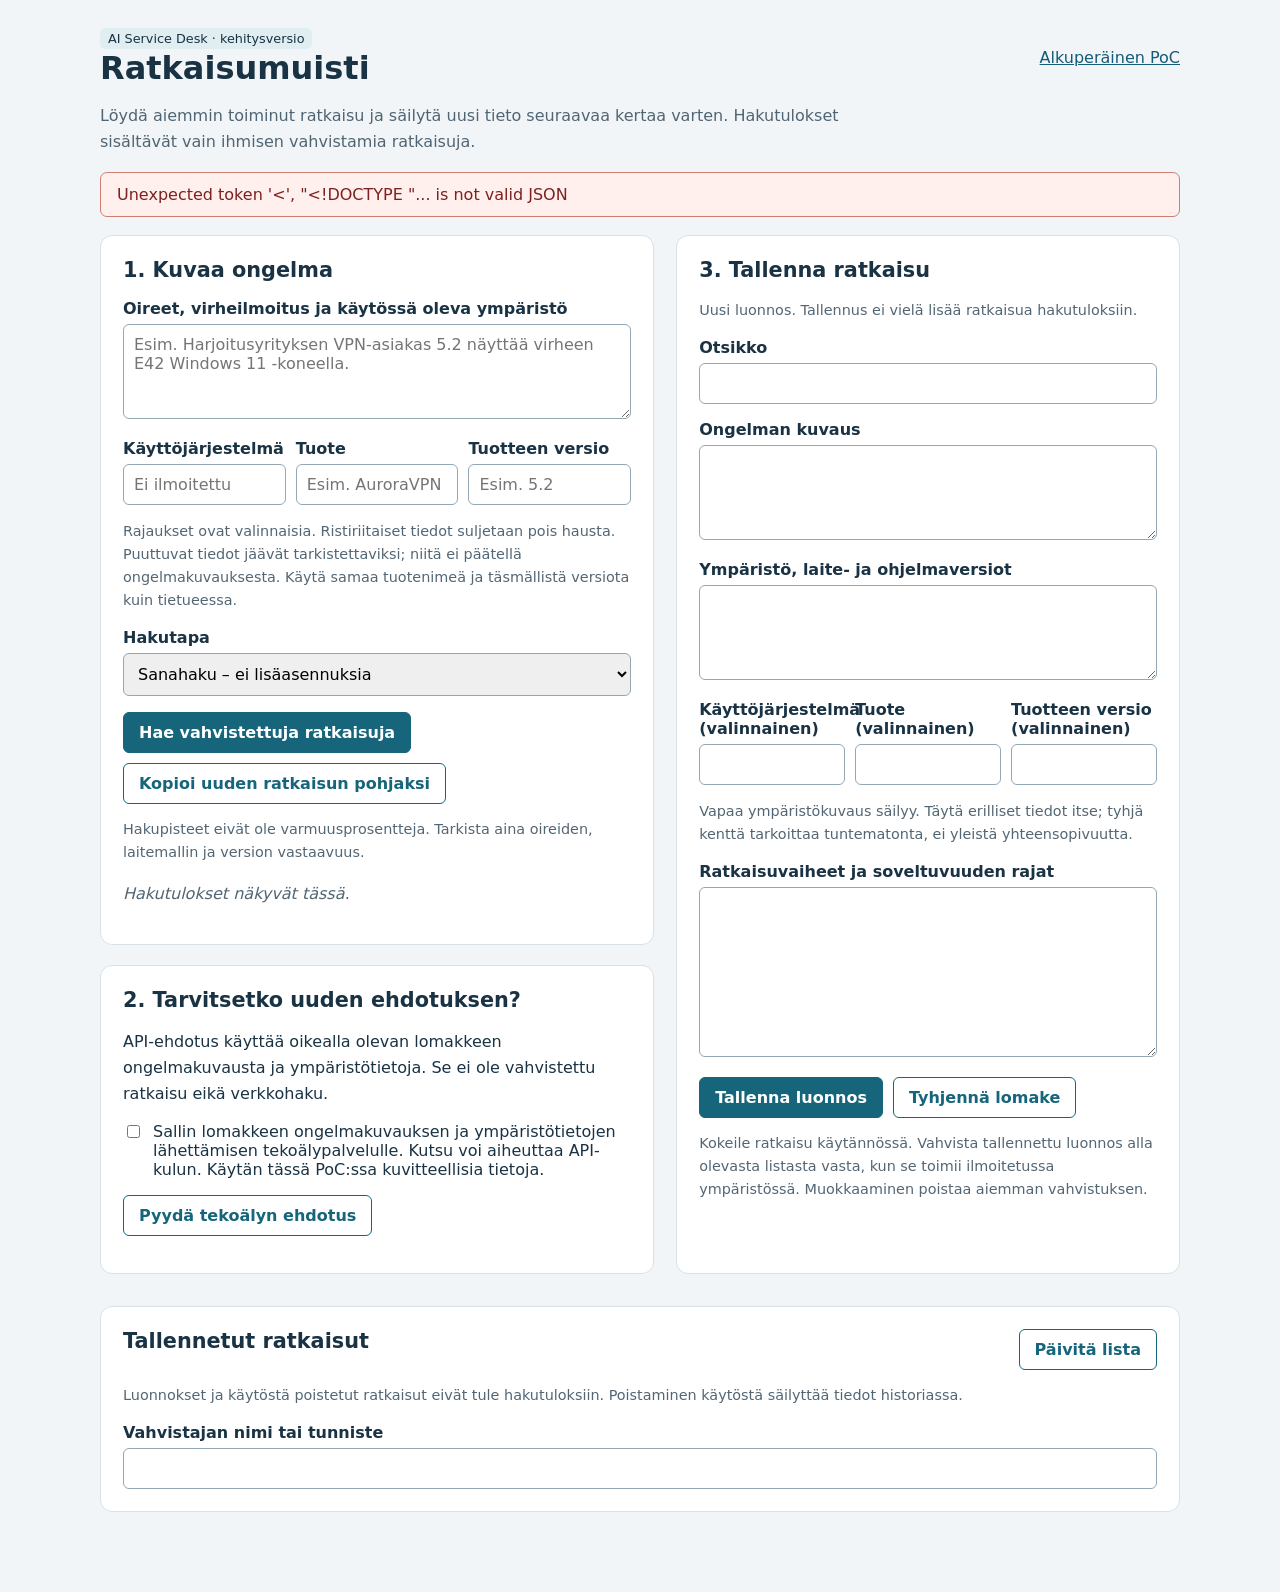
==== memory.html @ d602d08d "Fix solution memory OS aliases and isolate vector ranking Normalize a narrow set of OS spellings for" ====
<!doctype html>
<html lang="fi">
<meta charset="utf-8">
<meta name="viewport" content="width=device-width,initial-scale=1">
<title>Ratkaisumuisti – AI Service Desk</title>
<style>
:root{font-family:system-ui,sans-serif;color:#193344;background:#f2f5f7;font-size:16px}
*{box-sizing:border-box}body{max-width:1120px;margin:auto;padding:28px 20px 60px}
header{display:flex;justify-content:space-between;align-items:center;gap:16px}h1{font-size:2rem;margin:0}
h2{font-size:1.3rem;margin-top:0}h3{margin:0 0 10px}p{line-height:1.6}a{color:#145c78}
.lead{color:#506574;max-width:780px}.grid{display:grid;grid-template-columns:1.1fr 1fr;gap:22px}
section,.card{background:white;border:1px solid #d7e1e7;border-radius:12px;padding:22px;margin-bottom:20px}
.card{padding:16px;background:#f8fafb}.card p{white-space:pre-wrap;overflow-wrap:anywhere;margin:8px 0}
label{display:block;font-weight:600;margin:16px 0 6px}input,textarea,select{font:inherit;width:100%;padding:10px;border:1px solid #93a7b5;border-radius:6px}
textarea{min-height:95px;resize:vertical}#solution{min-height:170px}.row{display:flex;flex-wrap:wrap;gap:10px;align-items:center;margin-top:16px}
button{font:inherit;font-weight:600;border:1px solid #16657b;background:#16657b;color:white;padding:10px 15px;border-radius:6px;cursor:pointer}
button.secondary{background:white;color:#16657b}button.danger{background:white;border-color:#a23636;color:#a23636}
button:disabled{opacity:.5;cursor:wait}input[type=checkbox]{width:auto}.check{font-weight:400;display:flex;gap:10px;align-items:flex-start}
.muted{color:#536674;font-size:.9rem}.badge{display:inline-block;padding:3px 8px;border-radius:5px;background:#e0edf1;font-size:.8rem}
#notice{padding:12px 16px;border-radius:7px;margin:18px 0;white-space:pre-wrap;border:1px solid #b6ccd6;background:#e8f1f6}
#notice:empty{display:none}#notice.error{background:#fff0ed;border-color:#cf7d70;color:#7c2020}
.empty{color:#536674;font-style:italic}details summary{cursor:pointer;font-weight:600}details{margin-top:12px}
.environment-fields{display:grid;grid-template-columns:repeat(3,minmax(0,1fr));gap:10px}
.library{margin-top:12px}.library .card{margin-top:15px}pre{white-space:pre-wrap;font:inherit;overflow-wrap:anywhere}
@media(max-width:780px){.grid,.environment-fields{grid-template-columns:1fr}header{align-items:flex-start;flex-direction:column}body{padding:20px 12px}}
</style>
<datalist id="operating-systems"><option value="Windows 11"><option value="Windows 10"><option value="macOS 15"><option value="Ubuntu 24.04"><option value="Debian 12"><option value="Android 15"></datalist>
<header><div><span class="badge">AI Service Desk · kehitysversio</span><h1>Ratkaisumuisti</h1></div><a href="/">Alkuperäinen PoC</a></header>
<p class="lead">Löydä aiemmin toiminut ratkaisu ja säilytä uusi tieto seuraavaa kertaa varten. Hakutulokset sisältävät vain ihmisen vahvistamia ratkaisuja.</p>
<div id="notice" role="status" aria-live="polite"></div>
<div class="grid">
<div><section><h2>1. Kuvaa ongelma</h2>
<label for="query">Oireet, virheilmoitus ja käytössä oleva ympäristö</label>
<textarea id="query" maxlength="4000" placeholder="Esim. Harjoitusyrityksen VPN-asiakas 5.2 näyttää virheen E42 Windows 11 -koneella."></textarea>
<div class="environment-fields">
<div><label for="filter-operating_system">Käyttöjärjestelmä</label><input id="filter-operating_system" list="operating-systems" maxlength="80" placeholder="Ei ilmoitettu"></div>
<div><label for="filter-product">Tuote</label><input id="filter-product" maxlength="120" placeholder="Esim. AuroraVPN"></div>
<div><label for="filter-product_version">Tuotteen versio</label><input id="filter-product_version" maxlength="80" placeholder="Esim. 5.2"></div>
</div>
<p class="muted">Rajaukset ovat valinnaisia. Ristiriitaiset tiedot suljetaan pois hausta. Puuttuvat tiedot jäävät tarkistettaviksi; niitä ei päätellä ongelmakuvauksesta. Käytä samaa tuotenimeä ja täsmällistä versiota kuin tietueessa.</p>
<label for="backend">Hakutapa</label><select id="backend"><option value="keyword">Sanahaku – ei lisäasennuksia</option><option value="vector">Vektorihaku – paikallinen upotusmalli</option></select>
<div class="row"><button id="search">Hae vahvistettuja ratkaisuja</button><button class="secondary" id="copy-query">Kopioi uuden ratkaisun pohjaksi</button></div>
<p class="muted">Hakupisteet eivät ole varmuusprosentteja. Tarkista aina oireiden, laitemallin ja version vastaavuus.</p>
<div id="hits"><p class="empty">Hakutulokset näkyvät tässä.</p></div></section>
<section><h2>2. Tarvitsetko uuden ehdotuksen?</h2>
<p>API-ehdotus käyttää oikealla olevan lomakkeen ongelmakuvausta ja ympäristötietoja. Se ei ole vahvistettu ratkaisu eikä verkkohaku.</p>
<label class="check"><input type="checkbox" id="consent">Sallin lomakkeen ongelmakuvauksen ja ympäristötietojen lähettämisen tekoälypalvelulle. Kutsu voi aiheuttaa API-kulun. Käytän tässä PoC:ssa kuvitteellisia tietoja.</label>
<div class="row"><button id="suggest" class="secondary">Pyydä tekoälyn ehdotus</button></div>
<p id="limitations" class="muted"></p></section></div>
<section><h2>3. Tallenna ratkaisu</h2><p id="editing" class="muted">Uusi luonnos. Tallennus ei vielä lisää ratkaisua hakutuloksiin.</p>
<form id="editor">
<label for="title">Otsikko</label><input id="title" maxlength="160" required>
<label for="problem">Ongelman kuvaus</label><textarea id="problem" maxlength="4000" required></textarea>
<label for="environment">Ympäristö, laite- ja ohjelmaversiot</label><textarea id="environment" maxlength="2000" required></textarea>
<div class="environment-fields">
<div><label for="operating_system">Käyttöjärjestelmä (valinnainen)</label><input id="operating_system" list="operating-systems" maxlength="80"></div>
<div><label for="product">Tuote (valinnainen)</label><input id="product" maxlength="120"></div>
<div><label for="product_version">Tuotteen versio (valinnainen)</label><input id="product_version" maxlength="80"></div>
</div>
<p class="muted">Vapaa ympäristökuvaus säilyy. Täytä erilliset tiedot itse; tyhjä kenttä tarkoittaa tuntematonta, ei yleistä yhteensopivuutta.</p>
<label for="solution">Ratkaisuvaiheet ja soveltuvuuden rajat</label><textarea id="solution" maxlength="8000" required></textarea>
<div class="row"><button type="submit">Tallenna luonnos</button><button type="button" id="new" class="secondary">Tyhjennä lomake</button></div>
</form>
<p class="muted">Kokeile ratkaisu käytännössä. Vahvista tallennettu luonnos alla olevasta listasta vasta, kun se toimii ilmoitetussa ympäristössä. Muokkaaminen poistaa aiemman vahvistuksen.</p>
</section></div>
<section class="library"><header><h2>Tallennetut ratkaisut</h2><button class="secondary" id="refresh">Päivitä lista</button></header>
<p class="muted">Luonnokset ja käytöstä poistetut ratkaisut eivät tule hakutuloksiin. Poistaminen käytöstä säilyttää tiedot historiassa.</p>
<label for="reviewer">Vahvistajan nimi tai tunniste</label><input id="reviewer" maxlength="160" autocomplete="name">
<div id="records"></div></section>
<script>
'use strict';
const token='__TOKEN__';
const $=id=>document.getElementById(id);
const environmentFields=['operating_system','product','product_version'];
const environmentLabels={operating_system:'käyttöjärjestelmä',product:'tuote',product_version:'tuotteen versio'};
const editorFields=['title','problem','environment','solution',...environmentFields];
let editing=null, generation=0, busy=false;
const states={draft:'Luonnos',verified:'Vahvistettu',retired:'Poistettu käytöstä'};
function notify(message,error=false){$('notice').textContent=message;$('notice').className=error?'error':'';}
function node(tag,value,className){const e=document.createElement(tag);if(value!==undefined)e.textContent=value;if(className)e.className=className;return e;}
async function api(action,body={}){
 const response=await fetch('/api/memory/'+action,{method:'POST',headers:{'Content-Type':'application/json','X-Desk-Token':token},body:JSON.stringify(body)});
 const result=await response.json();if(!response.ok)throw new Error([result.error,result.help].filter(Boolean).join(' '));return result;
}
async function run(work){if(busy)return;busy=true;document.querySelectorAll('button,input,textarea,select').forEach(b=>b.disabled=true);
 try{await work();}catch(error){notify(error.message,true);}finally{busy=false;document.querySelectorAll('button,input,textarea,select').forEach(b=>b.disabled=false);}}
function clearHits(){generation++;$('hits').replaceChildren(node('p','Tietopohja muuttui. Tee haku uudelleen.','empty'));}
for(const id of ['query','backend',...environmentFields.map(key=>'filter-'+key)])$(id).addEventListener(id==='backend'?'change':'input',()=>{generation++;$('hits').replaceChildren(node('p','Haku tai ympäristörajaukset muuttuivat. Tee haku uudelleen.','empty'));});
function clearEditor(){editing=null;$('editor').reset();$('limitations').textContent='';$('editing').textContent='Uusi luonnos. Tallennus ei vielä lisää ratkaisua hakutuloksiin.';}
function openEditor(record){editing=record;for(const key of editorFields)$(key).value=record[key]??'';$('limitations').textContent='';$('editing').textContent='Muokattavana '+record.id+' · versio '+record.revision+'. Tallennus muuttaa ratkaisun luonnokseksi.';$('title').focus();}
function recordCard(record){
 const box=node('article',undefined,'card');box.append(node('h3',record.title),node('span',states[record.status]+' · v'+record.revision,'badge'));
 box.append(node('p','Ongelma: '+record.problem),node('p','Ympäristö: '+record.environment));
 for(const key of environmentFields)box.append(node('p',environmentLabels[key]+': '+(record[key]||'Ei ilmoitettu'),'muted'));
 const details=node('details');details.append(node('summary','Näytä ratkaisuvaiheet'),node('p',record.solution));box.append(details);
 box.append(node('p','Tunniste: '+record.id+'\nPäivitetty: '+new Date(record.updated_at).toLocaleString('fi-FI'),'muted'));
 if(record.verified_at)box.append(node('p','Vahvistanut: '+record.verified_by+' · '+new Date(record.verified_at).toLocaleString('fi-FI'),'muted'));
 if(record.retirement_reason)box.append(node('p','Poistamisen syy: '+record.retirement_reason,'muted'));
 return box;
}
async function refresh(){const result=await api('list');$('records').replaceChildren();
 if(!result.records.length)$('records').append(node('p','Ei vielä tallennettuja ratkaisuja.','empty'));
 for(const record of result.records){const box=recordCard(record),actions=node('div',undefined,'row');
  if(record.status!=='retired'){
   const edit=node('button','Muokkaa','secondary');edit.onclick=()=>openEditor(record);actions.append(edit);
   if(record.status==='draft'){const verify=node('button','Vahvista toimivaksi');verify.onclick=()=>run(async()=>{
    const name=$('reviewer').value.trim();if(!name)throw new Error('Kirjoita ensin vahvistajan nimi tai tunniste.');
    if(!window.confirm('Oletko kokeillut tämän version ratkaisua ja todennut sen toimivaksi ilmoitetussa ympäristössä?'))return;
    await api('verify',{id:record.id,revision:record.revision,confirmed:true,verified_by:name});clearHits();await refresh();notify('Ratkaisu vahvistettiin. Se on nyt mukana hauissa.');});actions.append(verify);}
   const retire=node('button','Poista käytöstä','danger');retire.onclick=()=>run(async()=>{
    const reason=window.prompt('Miksi ratkaisu poistetaan käytöstä?');if(reason===null)return;
    await api('retire',{id:record.id,revision:record.revision,reason});if(editing?.id===record.id)clearEditor();clearHits();await refresh();notify('Ratkaisu poistettiin käytöstä ja hausta. Historia säilyy.');});actions.append(retire);
  }box.append(actions);$('records').append(box);
 }
}
$('search').onclick=()=>run(async()=>{const requestGeneration=++generation;$('hits').replaceChildren();notify('Haetaan…');const result=await api('search',{query:$('query').value,backend:$('backend').value,filters:Object.fromEntries(environmentFields.map(key=>[key,$('filter-'+key).value]))});
 if(requestGeneration!==generation)return;
 if(result.state==='safety_stop'){notify(result.message,true);return;}
 const compatible=result.compatible_hits??result.hits.filter(hit=>hit.environment_check?.status==='declared_match');
 const review=result.review_hits??result.hits.filter(hit=>hit.environment_check?.status!=='declared_match');
 $('hits').append(node('p','Ilmoitettujen tietojen yhteensopivuus tai puuttuvien tietojen tarkistusmerkintä ei takaa ratkaisun toimivuutta.','muted'));
 for(const [title,groupHits,empty] of [
  ['Ilmoitettujen ympäristötietojen perusteella yhteensopivat ehdokkaat',compatible,'Ilmoitettujen ympäristötietojen perusteella yhteensopivia ehdokkaita ei löytynyt tästä hakutuloksesta.'],
  ['Puuttuvien tietojen vuoksi tarkistettavat ehdokkaat',review,'Ei puuttuvien tietojen vuoksi tarkistettavia ehdokkaita.']]){
  const group=node('div');group.append(node('h3',title));
  if(!groupHits.length)group.append(node('p',empty,'empty'));
  for(const hit of groupHits){const box=recordCard(hit.record),check=hit.environment_check;
   box.append(node('p',check?.status==='declared_match'?'Käyttöjärjestelmä, tuote ja versio täsmäävät. Tarkista silti oireet ja muu ympäristö.':'Ympäristö tarkistettava: puuttuvia tietoja.','muted'));
   if(check)for(const [source,keys] of [['Ratkaisusta puuttuu',check.missing_record_fields],['Hausta puuttuu',check.missing_query_fields]])if(keys?.length)box.append(node('p',source+': '+keys.map(key=>environmentLabels[key]).join(', '),'muted'));
   box.append(node('p','Hakupisteet: '+hit.score+' · samankaltaisuus ei osoita soveltuvuutta','muted'));group.append(box);
  }$('hits').append(group);
 }
 if(!result.hits.length)$('hits').append(node('p',result.state==='empty'?'Vahvistettuja ratkaisuja ei vielä ole.':'Hakuehdokkaita ei löytynyt. Tarvitaan lisätietoja tai uusi ratkaisu.','empty'));
 notify((result.hits.length?'Haku valmis. Ehdokkaiden toimivuutta ei ole varmistettu.':'Hakuehdokkaita ei löytynyt.')+' Ilmoitettujen tietojen perusteella yhteensopivia: '+compatible.length+'. Tarkistettavia: '+review.length+'. Ympäristöristiriidan vuoksi rajattu pois: '+(result.environment_filter?.excluded_count||0)+'.');});
$('copy-query').onclick=()=>{clearEditor();$('problem').value=$('query').value;for(const key of environmentFields)$(key).value=$('filter-'+key).value;$('environment').focus();};
$('new').onclick=clearEditor;
$('editor').onsubmit=event=>{event.preventDefault();run(async()=>{const body=Object.fromEntries(editorFields.map(key=>[key,$(key).value]));if(editing){body.id=editing.id;body.revision=editing.revision;}
 await api('save',body);clearEditor();clearHits();await refresh();notify('Luonnos tallennettiin. Kokeile ratkaisu ja vahvista se ennen hakukäyttöä.');});};
$('suggest').onclick=()=>run(async()=>{
 if(!$('consent').checked)throw new Error('Valitse ensin lupa tietojen lähettämiseen tekoälypalvelulle.');
 if($('solution').value.trim()&&!window.confirm('Tekoälyn ehdotus korvaa lomakkeen nykyisen ratkaisun. Jatketaanko?'))return;
 notify('Odotetaan tekoälypalvelun ehdotusta…');const result=await api('suggest',{problem:$('problem').value,environment:$('environment').value,send_to_api:true});
 if(result.state==='safety_stop'){notify(result.message,true);return;}
 $('title').value=result.suggestion.title;$('solution').value=result.suggestion.solution+'\n\nRajoitteet ja puuttuvat tiedot:\n'+result.suggestion.limitations;
 $('limitations').textContent='Tekoälyn ehdotus: '+result.suggestion.limitations;
 notify('Vahvistamaton ehdotus vastaanotettiin. Tarkista ja kokeile se ennen vahvistamista. Mitään ei tallennettu automaattisesti.');});
$('refresh').onclick=()=>run(refresh);
run(refresh);
</script>
</html>
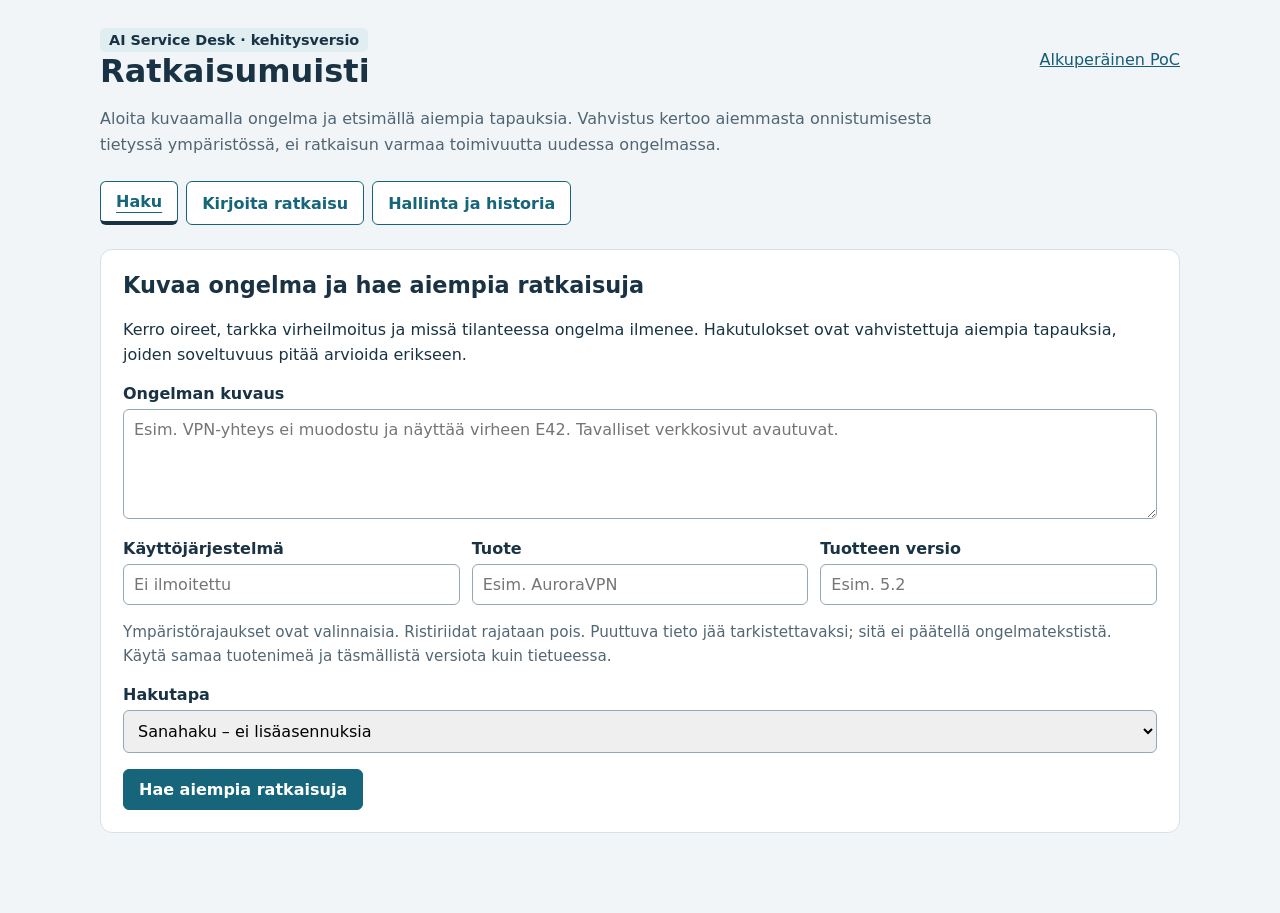
==== commit 44d9cdb9: "Clarify solution memory UI workflow and draft review Make search the default view and separate draft" ====
--- a/memory.html
+++ b/memory.html
@@ -5,68 +5,94 @@
 <title>Ratkaisumuisti – AI Service Desk</title>
 <style>
 :root{font-family:system-ui,sans-serif;color:#193344;background:#f2f5f7;font-size:16px}
-*{box-sizing:border-box}body{max-width:1120px;margin:auto;padding:28px 20px 60px}
+*{box-sizing:border-box}[hidden]{display:none!important}
+body{max-width:1120px;margin:auto;padding:28px 20px 60px;overflow-wrap:anywhere}
 header{display:flex;justify-content:space-between;align-items:center;gap:16px}h1{font-size:2rem;margin:0}
-h2{font-size:1.3rem;margin-top:0}h3{margin:0 0 10px}p{line-height:1.6}a{color:#145c78}
-.lead{color:#506574;max-width:780px}.grid{display:grid;grid-template-columns:1.1fr 1fr;gap:22px}
-section,.card{background:white;border:1px solid #d7e1e7;border-radius:12px;padding:22px;margin-bottom:20px}
-.card{padding:16px;background:#f8fafb}.card p{white-space:pre-wrap;overflow-wrap:anywhere;margin:8px 0}
-label{display:block;font-weight:600;margin:16px 0 6px}input,textarea,select{font:inherit;width:100%;padding:10px;border:1px solid #93a7b5;border-radius:6px}
-textarea{min-height:95px;resize:vertical}#solution{min-height:170px}.row{display:flex;flex-wrap:wrap;gap:10px;align-items:center;margin-top:16px}
-button{font:inherit;font-weight:600;border:1px solid #16657b;background:#16657b;color:white;padding:10px 15px;border-radius:6px;cursor:pointer}
+h2{font-size:1.4rem;margin-top:0}h3{font-size:1.15rem}h4{font-size:1.05rem;margin:0 0 10px}p{line-height:1.6}a{color:#145c78}
+.lead{color:#506574;max-width:850px}.tabs{display:flex;flex-wrap:wrap;gap:8px;margin:24px 0}
+.tabs button{background:white;color:#16657b;max-width:100%}.tabs [aria-selected=true]{font-weight:750;border-bottom:4px solid #193344;text-decoration:underline;text-underline-offset:5px}
+section,.card{min-width:0;background:white;border:1px solid #d7e1e7;border-radius:12px;padding:22px;margin-bottom:20px}
+[role=tabpanel]{padding:0;border:0;background:transparent}.card{padding:18px;background:#f8fafb}.card p{white-space:pre-wrap;overflow-wrap:anywhere;margin:9px 0}
+label{display:block;font-weight:600;margin:16px 0 6px}input,textarea,select{font:inherit;width:100%;min-width:0;padding:10px;border:1px solid #93a7b5;border-radius:6px}
+textarea{min-height:110px;resize:vertical}#solution{min-height:190px}.row{display:flex;flex-wrap:wrap;gap:10px;align-items:center;margin-top:16px}
+button{font:inherit;font-weight:600;border:1px solid #16657b;background:#16657b;color:white;padding:10px 15px;border-radius:6px;cursor:pointer;max-width:100%;white-space:normal}
 button.secondary{background:white;color:#16657b}button.danger{background:white;border-color:#a23636;color:#a23636}
-button:disabled{opacity:.5;cursor:wait}input[type=checkbox]{width:auto}.check{font-weight:400;display:flex;gap:10px;align-items:flex-start}
-.muted{color:#536674;font-size:.9rem}.badge{display:inline-block;padding:3px 8px;border-radius:5px;background:#e0edf1;font-size:.8rem}
-#notice{padding:12px 16px;border-radius:7px;margin:18px 0;white-space:pre-wrap;border:1px solid #b6ccd6;background:#e8f1f6}
+button:disabled{opacity:.55;cursor:wait}input[type=checkbox]{width:auto;flex-shrink:0}.check{font-weight:400;display:flex;gap:10px;align-items:flex-start}
+:focus-visible,[tabindex="-1"]:focus{outline:3px solid #a24b00;outline-offset:4px}
+.muted{color:#536674;font-size:.95rem}.badge{display:inline-block;padding:4px 9px;border-radius:5px;background:#e0edf1;font-size:.9rem;font-weight:650}
+#notice,#saved-next{padding:16px;border-radius:8px;margin:18px 0;border:1px solid #b6ccd6;background:#e8f1f6;white-space:pre-wrap}
 #notice:empty{display:none}#notice.error{background:#fff0ed;border-color:#cf7d70;color:#7c2020}
-.empty{color:#536674;font-style:italic}details summary{cursor:pointer;font-weight:600}details{margin-top:12px}
-.environment-fields{display:grid;grid-template-columns:repeat(3,minmax(0,1fr));gap:10px}
-.library{margin-top:12px}.library .card{margin-top:15px}pre{white-space:pre-wrap;font:inherit;overflow-wrap:anywhere}
-@media(max-width:780px){.grid,.environment-fields{grid-template-columns:1fr}header{align-items:flex-start;flex-direction:column}body{padding:20px 12px}}
+.empty{color:#536674;font-style:italic}details summary{cursor:pointer;font-weight:600;padding:8px 0}details{margin-top:12px}
+.environment-fields{display:grid;grid-template-columns:repeat(3,minmax(0,1fr));gap:12px}
+.selected-record{border:3px solid #16657b}.status-group{background:#f8fafb}.status-group .card{background:white}
+@media(max-width:760px){.environment-fields{grid-template-columns:1fr}header{align-items:flex-start;flex-direction:column}body{padding:20px 12px}section,.card{padding:16px}.tabs{gap:8px}.row{align-items:stretch}.row button{flex:1 1 220px}}
 </style>
 <datalist id="operating-systems"><option value="Windows 11"><option value="Windows 10"><option value="macOS 15"><option value="Ubuntu 24.04"><option value="Debian 12"><option value="Android 15"></datalist>
 <header><div><span class="badge">AI Service Desk · kehitysversio</span><h1>Ratkaisumuisti</h1></div><a href="/">Alkuperäinen PoC</a></header>
-<p class="lead">Löydä aiemmin toiminut ratkaisu ja säilytä uusi tieto seuraavaa kertaa varten. Hakutulokset sisältävät vain ihmisen vahvistamia ratkaisuja.</p>
-<div id="notice" role="status" aria-live="polite"></div>
-<div class="grid">
-<div><section><h2>1. Kuvaa ongelma</h2>
-<label for="query">Oireet, virheilmoitus ja käytössä oleva ympäristö</label>
-<textarea id="query" maxlength="4000" placeholder="Esim. Harjoitusyrityksen VPN-asiakas 5.2 näyttää virheen E42 Windows 11 -koneella."></textarea>
+<p class="lead">Aloita kuvaamalla ongelma ja etsimällä aiempia tapauksia. Vahvistus kertoo aiemmasta onnistumisesta tietyssä ympäristössä, ei ratkaisun varmaa toimivuutta uudessa ongelmassa.</p>
+<div class="tabs" role="tablist" aria-label="Ratkaisumuistin näkymät">
+<button type="button" id="tab-search" role="tab" aria-controls="panel-search" aria-selected="true" tabindex="0">Haku</button>
+<button type="button" id="tab-editor" role="tab" aria-controls="panel-editor" aria-selected="false" tabindex="-1">Kirjoita ratkaisu</button>
+<button type="button" id="tab-library" role="tab" aria-controls="panel-library" aria-selected="false" tabindex="-1">Hallinta ja historia</button>
+</div>
+<div id="notice" role="status" aria-live="polite" tabindex="-1"></div>
+<main>
+<section id="panel-search" role="tabpanel" aria-labelledby="tab-search" tabindex="0">
+<section aria-labelledby="search-heading"><h2 id="search-heading">Kuvaa ongelma ja hae aiempia ratkaisuja</h2>
+<p id="search-help">Kerro oireet, tarkka virheilmoitus ja missä tilanteessa ongelma ilmenee. Hakutulokset ovat vahvistettuja aiempia tapauksia, joiden soveltuvuus pitää arvioida erikseen.</p>
+<form id="search-form">
+<label for="query">Ongelman kuvaus</label><textarea id="query" maxlength="4000" minlength="5" required aria-describedby="search-help" placeholder="Esim. VPN-yhteys ei muodostu ja näyttää virheen E42. Tavalliset verkkosivut avautuvat."></textarea>
 <div class="environment-fields">
-<div><label for="filter-operating_system">Käyttöjärjestelmä</label><input id="filter-operating_system" list="operating-systems" maxlength="80" placeholder="Ei ilmoitettu"></div>
-<div><label for="filter-product">Tuote</label><input id="filter-product" maxlength="120" placeholder="Esim. AuroraVPN"></div>
-<div><label for="filter-product_version">Tuotteen versio</label><input id="filter-product_version" maxlength="80" placeholder="Esim. 5.2"></div>
+<div><label for="filter-operating_system">Käyttöjärjestelmä</label><input id="filter-operating_system" list="operating-systems" maxlength="80" aria-describedby="filter-help" placeholder="Ei ilmoitettu"></div>
+<div><label for="filter-product">Tuote</label><input id="filter-product" maxlength="120" aria-describedby="filter-help" placeholder="Esim. AuroraVPN"></div>
+<div><label for="filter-product_version">Tuotteen versio</label><input id="filter-product_version" maxlength="80" aria-describedby="filter-help" placeholder="Esim. 5.2"></div>
 </div>
-<p class="muted">Rajaukset ovat valinnaisia. Ristiriitaiset tiedot suljetaan pois hausta. Puuttuvat tiedot jäävät tarkistettaviksi; niitä ei päätellä ongelmakuvauksesta. Käytä samaa tuotenimeä ja täsmällistä versiota kuin tietueessa.</p>
+<p id="filter-help" class="muted">Ympäristörajaukset ovat valinnaisia. Ristiriidat rajataan pois. Puuttuva tieto jää tarkistettavaksi; sitä ei päätellä ongelmatekstistä. Käytä samaa tuotenimeä ja täsmällistä versiota kuin tietueessa.</p>
 <label for="backend">Hakutapa</label><select id="backend"><option value="keyword">Sanahaku – ei lisäasennuksia</option><option value="vector">Vektorihaku – paikallinen upotusmalli</option></select>
-<div class="row"><button id="search">Hae vahvistettuja ratkaisuja</button><button class="secondary" id="copy-query">Kopioi uuden ratkaisun pohjaksi</button></div>
-<p class="muted">Hakupisteet eivät ole varmuusprosentteja. Tarkista aina oireiden, laitemallin ja version vastaavuus.</p>
-<div id="hits"><p class="empty">Hakutulokset näkyvät tässä.</p></div></section>
-<section><h2>2. Tarvitsetko uuden ehdotuksen?</h2>
-<p>API-ehdotus käyttää oikealla olevan lomakkeen ongelmakuvausta ja ympäristötietoja. Se ei ole vahvistettu ratkaisu eikä verkkohaku.</p>
-<label class="check"><input type="checkbox" id="consent">Sallin lomakkeen ongelmakuvauksen ja ympäristötietojen lähettämisen tekoälypalvelulle. Kutsu voi aiheuttaa API-kulun. Käytän tässä PoC:ssa kuvitteellisia tietoja.</label>
-<div class="row"><button id="suggest" class="secondary">Pyydä tekoälyn ehdotus</button></div>
-<p id="limitations" class="muted"></p></section></div>
-<section><h2>3. Tallenna ratkaisu</h2><p id="editing" class="muted">Uusi luonnos. Tallennus ei vielä lisää ratkaisua hakutuloksiin.</p>
+<div class="row"><button type="submit" id="search">Hae aiempia ratkaisuja</button></div>
+</form></section>
+<section id="results-section" aria-labelledby="results-heading" hidden><h2 id="results-heading" tabindex="-1">Hakutulokset</h2>
+<p class="muted">Ilmoitettujen tietojen yhteensopivuus tai puuttuvien tietojen tarkistusmerkintä ei takaa ratkaisun toimivuutta. Hakupisteet ovat samankaltaisuutta, eivät varmuusprosentteja.</p><div id="hits"></div></section>
+<section id="next-steps" aria-labelledby="next-heading" hidden><h2 id="next-heading">Tarvitsetko uuden ratkaisun?</h2>
+<p>Voit kirjoittaa uuden luonnoksen itse tai siirtyä pyytämään kokeilematonta API-ehdotusta. Ongelmateksti ja ilmoitetut rajaukset kopioidaan lomakkeeseen. Siirtyminen ei lähetä tietoja eikä tallenna mitään.</p>
+<div class="row"><button type="button" id="copy-query">Kirjoita uusi ratkaisu</button><button type="button" id="start-suggestion" class="secondary">Siirry API-ehdotukseen</button></div>
+</section></section>
+<section id="panel-editor" role="tabpanel" aria-labelledby="tab-editor" tabindex="0" hidden>
+<section aria-labelledby="editor-heading"><h2 id="editor-heading">Kirjoita tai muokkaa ratkaisua</h2>
+<p id="editing" class="muted">Uusi luonnos. Se tulee hakuun vasta erillisen kokeilun ja vahvistuksen jälkeen.</p>
+<p>Lomakkeen teksti säilyy välilehteä vaihtaessa ja virheessä. Sivun päivittäminen voi poistaa tallentamattoman tekstin.</p>
 <form id="editor">
 <label for="title">Otsikko</label><input id="title" maxlength="160" required>
 <label for="problem">Ongelman kuvaus</label><textarea id="problem" maxlength="4000" required></textarea>
-<label for="environment">Ympäristö, laite- ja ohjelmaversiot</label><textarea id="environment" maxlength="2000" required></textarea>
+<label for="environment">Vapaa ympäristökuvaus</label><textarea id="environment" maxlength="2000" required aria-describedby="environment-help" placeholder="Kuvaa organisaatio, laite, asetukset ja muut soveltuvuuteen vaikuttavat tiedot."></textarea>
+<p id="environment-help" class="muted">Kerro missä aiemmassa tapauksessa ja ympäristössä ratkaisu on tarkoitus kokeilla. Täytä erilliset tiedot itse; vapaa kuvaus säilyy niiden rinnalla.</p>
 <div class="environment-fields">
 <div><label for="operating_system">Käyttöjärjestelmä (valinnainen)</label><input id="operating_system" list="operating-systems" maxlength="80"></div>
 <div><label for="product">Tuote (valinnainen)</label><input id="product" maxlength="120"></div>
 <div><label for="product_version">Tuotteen versio (valinnainen)</label><input id="product_version" maxlength="80"></div>
 </div>
-<p class="muted">Vapaa ympäristökuvaus säilyy. Täytä erilliset tiedot itse; tyhjä kenttä tarkoittaa tuntematonta, ei yleistä yhteensopivuutta.</p>
-<label for="solution">Ratkaisuvaiheet ja soveltuvuuden rajat</label><textarea id="solution" maxlength="8000" required></textarea>
-<div class="row"><button type="submit">Tallenna luonnos</button><button type="button" id="new" class="secondary">Tyhjennä lomake</button></div>
+<label for="solution">Ratkaisuvaiheet ja soveltuvuuden rajat</label><textarea id="solution" maxlength="8000" required aria-describedby="solution-help"></textarea>
+<p id="solution-help" class="muted">Kirjoita mitä tehtiin, missä sitä kokeiltiin ja mihin tilanteisiin ohje ei sovellu. Tallennus tekee aina luonnoksen; muokkaaminen poistaa aiemman vahvistuksen.</p>
+<details id="api-options"><summary>Halutessasi: pyydä API-ehdotus</summary>
+<h3 id="api-heading" tabindex="-1">API-ehdotus on kokeilematon</h3>
+<p>Täytä ensin lomakkeen ongelman kuvaus ja vapaa ympäristökuvaus. Vain nämä kaksi kenttää lähetetään tekoälypalvelulle erillisellä luvallasi. Ehdotus ei ole verkkohaku eikä varmennettu ratkaisu, eikä se tallennu automaattisesti.</p>
+<p class="muted">Pyyntö voi aiheuttaa API-kulun. Käytä tässä PoC:ssa vain kuvitteellisia tietoja.</p>
+<label class="check"><input type="checkbox" id="consent">Sallin ongelmakuvauksen ja vapaan ympäristökuvauksen lähettämisen tätä API-ehdotusta varten.</label>
+<div class="row"><button type="button" id="api-to-fields" class="secondary">Täytä ongelma ja ympäristö</button><button type="button" id="suggest" class="secondary">Pyydä API-ehdotus</button></div>
+<p id="limitations" class="muted"></p></details>
+<div class="row"><button type="submit" id="save-draft">Tallenna luonnos</button><button type="button" id="new" class="secondary">Tyhjennä lomake</button></div>
 </form>
-<p class="muted">Kokeile ratkaisu käytännössä. Vahvista tallennettu luonnos alla olevasta listasta vasta, kun se toimii ilmoitetussa ympäristössä. Muokkaaminen poistaa aiemman vahvistuksen.</p>
-</section></div>
-<section class="library"><header><h2>Tallennetut ratkaisut</h2><button class="secondary" id="refresh">Päivitä lista</button></header>
-<p class="muted">Luonnokset ja käytöstä poistetut ratkaisut eivät tule hakutuloksiin. Poistaminen käytöstä säilyttää tiedot historiassa.</p>
-<label for="reviewer">Vahvistajan nimi tai tunniste</label><input id="reviewer" maxlength="160" autocomplete="name">
-<div id="records"></div></section>
+<div id="saved-next" hidden><h3 id="saved-heading" tabindex="-1">Luonnos tallennettu</h3><p id="saved-message"></p><button type="button" id="review-saved">Siirry luonnoksen tarkistamiseen</button></div>
+</section></section>
+<section id="panel-library" role="tabpanel" aria-labelledby="tab-library" tabindex="0" hidden>
+<section aria-labelledby="library-heading"><header><h2 id="library-heading" tabindex="-1">Hallinta ja historia</h2><button type="button" class="secondary" id="refresh">Päivitä lista</button></header>
+<p>Tarkista luonnoksen teksti ja kokeile juuri tätä versiota ilmoitetussa ympäristössä ennen vahvistusta. Vahvistus koskee tätä aiempaa tapausta, eikä lupaa toimivuutta toisessa ongelmassa.</p>
+<p class="muted">Muokkaus palauttaa tietueen luonnokseksi. Käytöstä poisto sulkee tietueen hausta mutta säilyttää tiedot ja syyn historiassa. Aiemmat muokkaustekstit eivät näy historiassa.</p>
+<label for="reviewer">Vahvistajan nimi tai tunniste</label><input id="reviewer" maxlength="160" autocomplete="name" aria-describedby="reviewer-help">
+<p id="reviewer-help" class="muted">Nimi kirjataan vahvistuksen yhteyteen. Kirjoita se ennen luonnoksen Vahvista aiempi tapaus -toimintoa.</p>
+<div id="records"><p class="empty">Avaa tämä välilehti ladataksesi tallennetut ratkaisut.</p></div>
+</section></section>
+</main>
 <script>
 'use strict';
 const token='__TOKEN__';
@@ -74,77 +100,107 @@
 const environmentFields=['operating_system','product','product_version'];
 const environmentLabels={operating_system:'käyttöjärjestelmä',product:'tuote',product_version:'tuotteen versio'};
 const editorFields=['title','problem','environment','solution',...environmentFields];
-let editing=null, generation=0, busy=false;
+const views=['search','editor','library'];
 const states={draft:'Luonnos',verified:'Vahvistettu',retired:'Poistettu käytöstä'};
-function notify(message,error=false){$('notice').textContent=message;$('notice').className=error?'error':'';}
+const stateHelp={draft:'Ei mukana haussa. Tarkista sisältö, kokeile ratkaisu tässä ympäristössä ja vahvista vasta sitten.',verified:'Vahvistettu aiemmassa tapauksessa ilmoitetussa ympäristössä. Uuden ongelman soveltuvuus on tarkistettava erikseen.',retired:'Ei mukana haussa. Tietue ja poistamisen syy säilyvät historiassa; tätä tietuetta ei voi enää muokata tai vahvistaa.'};
+let editing=null,lastSaved=null,editorBaseline='',selectedRecordId=null,recordsDirty=true,generation=0,busy=false,afterRunFocus=null;
+const recordViews=new Map(),retirementReasons=new Map();
 function node(tag,value,className){const e=document.createElement(tag);if(value!==undefined)e.textContent=value;if(className)e.className=className;return e;}
-async function api(action,body={}){
- const response=await fetch('/api/memory/'+action,{method:'POST',headers:{'Content-Type':'application/json','X-Desk-Token':token},body:JSON.stringify(body)});
- const result=await response.json();if(!response.ok)throw new Error([result.error,result.help].filter(Boolean).join(' '));return result;
+function notify(message,error=false){$('notice').textContent=message;$('notice').className=error?'error':'';$('notice').setAttribute('role',error?'alert':'status');$('notice').setAttribute('aria-live',error?'assertive':'polite');}
+function focusNow(target){if(target&&target.isConnected!==false&&typeof target.focus==='function')target.focus();}
+function requestFocus(target){if(busy)afterRunFocus=target;else focusNow(target);}
+async function run(work){if(busy)return false;const previous=document.activeElement;busy=true;afterRunFocus=null;document.querySelectorAll('button,input,textarea,select').forEach(e=>e.disabled=true);
+ try{await work();return true;}catch(error){notify(error.message,true);if(!afterRunFocus)afterRunFocus=$('notice');return false;}
+ finally{busy=false;document.querySelectorAll('button,input,textarea,select').forEach(e=>e.disabled=false);focusNow(afterRunFocus||previous);afterRunFocus=null;}}
+async function api(action,body={}){const response=await fetch('/api/memory/'+action,{method:'POST',headers:{'Content-Type':'application/json','X-Desk-Token':token},body:JSON.stringify(body)});const result=await response.json();if(!response.ok)throw new Error([result.error,result.help].filter(Boolean).join(' '));return result;}
+function activateTab(name){for(const view of views){const active=view===name;$('tab-'+view).setAttribute('aria-selected',String(active));$('tab-'+view).tabIndex=active?0:-1;$('panel-'+view).hidden=!active;}}
+function selectView(name){activateTab(name);if(name==='library'&&recordsDirty)return run(async()=>{notify('Ladataan hallintaa ja historiaa…');await refresh();notify('Tallennetut ratkaisut ja historia päivitettiin.');});return Promise.resolve(true);}
+for(const [index,name] of views.entries()){
+ const tab=$('tab-'+name);tab.onclick=()=>selectView(name);
+ tab.onkeydown=event=>{let next;
+  if(event.key==='ArrowRight')next=(index+1)%views.length;else if(event.key==='ArrowLeft')next=(index+views.length-1)%views.length;else if(event.key==='Home')next=0;else if(event.key==='End')next=views.length-1;
+  else if(event.key==='Enter'||event.key===' '){event.preventDefault();return selectView(name);}else return;
+  event.preventDefault();for(const view of views)$('tab-'+view).tabIndex=-1;const target=$('tab-'+views[next]);target.tabIndex=0;focusNow(target);
+ };
 }
-async function run(work){if(busy)return;busy=true;document.querySelectorAll('button,input,textarea,select').forEach(b=>b.disabled=true);
- try{await work();}catch(error){notify(error.message,true);}finally{busy=false;document.querySelectorAll('button,input,textarea,select').forEach(b=>b.disabled=false);}}
-function clearHits(){generation++;$('hits').replaceChildren(node('p','Tietopohja muuttui. Tee haku uudelleen.','empty'));}
-for(const id of ['query','backend',...environmentFields.map(key=>'filter-'+key)])$(id).addEventListener(id==='backend'?'change':'input',()=>{generation++;$('hits').replaceChildren(node('p','Haku tai ympäristörajaukset muuttuivat. Tee haku uudelleen.','empty'));});
-function clearEditor(){editing=null;$('editor').reset();$('limitations').textContent='';$('editing').textContent='Uusi luonnos. Tallennus ei vielä lisää ratkaisua hakutuloksiin.';}
-function openEditor(record){editing=record;for(const key of editorFields)$(key).value=record[key]??'';$('limitations').textContent='';$('editing').textContent='Muokattavana '+record.id+' · versio '+record.revision+'. Tallennus muuttaa ratkaisun luonnokseksi.';$('title').focus();}
-function recordCard(record){
- const box=node('article',undefined,'card');box.append(node('h3',record.title),node('span',states[record.status]+' · v'+record.revision,'badge'));
- box.append(node('p','Ongelma: '+record.problem),node('p','Ympäristö: '+record.environment));
- for(const key of environmentFields)box.append(node('p',environmentLabels[key]+': '+(record[key]||'Ei ilmoitettu'),'muted'));
- const details=node('details');details.append(node('summary','Näytä ratkaisuvaiheet'),node('p',record.solution));box.append(details);
- box.append(node('p','Tunniste: '+record.id+'\nPäivitetty: '+new Date(record.updated_at).toLocaleString('fi-FI'),'muted'));
- if(record.verified_at)box.append(node('p','Vahvistanut: '+record.verified_by+' · '+new Date(record.verified_at).toLocaleString('fi-FI'),'muted'));
- if(record.retirement_reason)box.append(node('p','Poistamisen syy: '+record.retirement_reason,'muted'));
- return box;
+function editorSnapshot(){return JSON.stringify(editorFields.map(key=>$(key).value));}
+function editorDirty(){return editorSnapshot()!==editorBaseline;}
+function allowEditorReplacement(){return !editorDirty()||window.confirm('Lomakkeella on tallentamatonta tekstiä. Korvataanko se? Peruuta säilyttää tekstin.');}
+function updateEditing(){if(!editing)$('editing').textContent='Uusi luonnos. Se tulee hakuun vasta erillisen kokeilun ja vahvistuksen jälkeen.';
+ else if(editing.status==='retired')$('editing').textContent='Tämä tietue on poistettu käytöstä. Lomakkeen teksti säilyi, mutta tietuetta ei voi enää muokata.';
+ else $('editing').textContent=states[editing.status]+' · '+editing.id+' · versio '+editing.revision+'. Tallennus tekee luonnoksen ja poistaa aiemman vahvistuksen.';}
+function clearEditor(){editing=null;lastSaved=null;$('editor').reset();$('consent').checked=false;$('api-options').open=false;$('limitations').textContent='';$('saved-next').hidden=true;updateEditing();editorBaseline=editorSnapshot();}
+function editorChanged(){updateEditing();const dirty=editorDirty();if(dirty)$('editing').textContent+=' Lomakkeella on tallentamattomia muutoksia.';$('saved-next').hidden=!lastSaved||dirty;}
+for(const key of editorFields)$(key).addEventListener('input',editorChanged);
+function openEditor(record){if(!allowEditorReplacement())return;editing=record;lastSaved=null;for(const key of editorFields)$(key).value=record[key]??'';$('consent').checked=false;$('limitations').textContent='';$('saved-next').hidden=true;updateEditing();editorBaseline=editorSnapshot();activateTab('editor');requestFocus($('title'));}
+function clearHits(){generation++;$('hits').replaceChildren(node('p','Tietopohja muuttui. Tee haku uudelleen.','empty'));$('next-steps').hidden=true;}
+for(const id of ['query','backend',...environmentFields.map(key=>'filter-'+key)])$(id).addEventListener(id==='backend'?'change':'input',()=>{generation++;$('hits').replaceChildren(node('p','Haku tai ympäristörajaukset muuttuivat. Tee haku uudelleen.','empty'));$('next-steps').hidden=true;});
+for(const id of ['problem','environment'])$(id).addEventListener('input',()=>{$('consent').checked=false;});
+function recordCard(record){const card=node('article',undefined,'card');const heading=node('h4',record.title);card.append(heading,node('span',states[record.status]+' · v'+record.revision,'badge'),node('p',stateHelp[record.status],'muted'));
+ card.append(node('p','Ongelma: '+record.problem),node('p','Ympäristö: '+record.environment));for(const key of environmentFields)card.append(node('p',environmentLabels[key]+': '+(record[key]||'Ei ilmoitettu'),'muted'));
+ const details=node('details');details.append(node('summary','Näytä ratkaisuvaiheet'),node('p',record.solution));card.append(details);
+ card.append(node('p','Tunniste: '+record.id+'\nPäivitetty: '+new Date(record.updated_at).toLocaleString('fi-FI'),'muted'));
+ if(record.verified_at)card.append(node('p','Vahvistanut: '+record.verified_by+' · '+new Date(record.verified_at).toLocaleString('fi-FI'),'muted'));
+ if(record.retirement_reason)card.append(node('p','Poistamisen syy: '+record.retirement_reason,'muted'));return {card,details};}
+function syncEditor(record){if(editing?.id===record.id){editing=record;lastSaved=null;$('saved-next').hidden=true;updateEditing();}}
+function focusRecord(id){const entry=recordViews.get(id);if(entry){entry.details.open=true;requestFocus(entry.card);}else requestFocus($('library-heading'));}
+async function refreshAfterChange(message,id){recordsDirty=true;notify(message);try{await refresh();focusRecord(id);}catch(error){notify(message+' Listan päivitys epäonnistui. Käytä Päivitä lista -painiketta. '+error.message,true);requestFocus($('notice'));}}
+async function refresh(){const result=await api('list');$('records').replaceChildren();recordViews.clear();
+ for(const [status,title] of [['draft','Luonnokset – odottavat kokeilua ja vahvistusta'],['verified','Vahvistetut – aiemmassa tapauksessa kokeillut'],['retired','Poistetut käytöstä – historia']]){
+  const rows=result.records.filter(row=>row.status===status),group=node('section',undefined,'status-group');group.append(node('h3',title+' ('+rows.length+')'));
+  if(!rows.length)group.append(node('p','Ei tietueita tässä tilassa.','empty'));
+  for(const record of rows){const {card,details}=recordCard(record);card.id='record-'+record.id;card.tabIndex=-1;card.setAttribute('aria-label',record.title+' – '+states[record.status]);
+   if(record.id===selectedRecordId){card.className+=' selected-record';card.append(node('p','Valittu tietue: tarkista sisältö ja tila ennen toimintoa.','muted'));details.open=true;}
+   const actions=node('div',undefined,'row');
+   if(status!=='retired'){
+    const edit=node('button','Muokkaa','secondary');edit.type='button';edit.onclick=()=>openEditor(record);actions.append(edit);
+    if(status==='draft'){const verify=node('button','Vahvista aiempi tapaus');verify.type='button';verify.onclick=()=>run(async()=>{
+     const name=$('reviewer').value.trim();if(!name){requestFocus($('reviewer'));throw new Error('Kirjoita vahvistajan nimi tai tunniste ennen vahvistusta.');}
+     if(!window.confirm('Oletko kokeillut juuri tämän version ratkaisua ilmoitetussa ympäristössä ja todennut sen toimivaksi tässä aiemmassa tapauksessa? Vahvistus ei takaa toimivuutta uudessa ongelmassa.'))return;
+     const saved=await api('verify',{id:record.id,revision:record.revision,confirmed:true,verified_by:name});clearHits();syncEditor(saved.record);await refreshAfterChange('Vahvistus tallennettiin aiemmalle tapaukselle tässä ympäristössä. Se ei takaa ratkaisun toimivuutta uudessa ongelmassa.',record.id);
+    });actions.append(verify);}
+    const retire=node('button','Poista käytöstä','danger');retire.type='button';retire.onclick=()=>run(async()=>{
+     const reason=window.prompt('Miksi ratkaisu poistetaan käytöstä? Se poistuu hausta, mutta tietue ja syy säilyvät historiassa.',retirementReasons.get(record.id)||'');if(reason===null)return;retirementReasons.set(record.id,reason);if(!reason.trim())throw new Error('Kirjoita poistamisen syy.');
+     const saved=await api('retire',{id:record.id,revision:record.revision,reason});retirementReasons.delete(record.id);clearHits();syncEditor(saved.record);await refreshAfterChange('Ratkaisu poistettiin käytöstä ja hausta. Tietue ja poistamisen syy säilyvät historiassa.',record.id);
+    });actions.append(retire);
+   }for(const action of actions.children)action.setAttribute('aria-label',action.textContent+' – '+record.title);card.append(actions);group.append(card);recordViews.set(record.id,{card,details});
+  }$('records').append(group);
+ }recordsDirty=false;
 }
-async function refresh(){const result=await api('list');$('records').replaceChildren();
- if(!result.records.length)$('records').append(node('p','Ei vielä tallennettuja ratkaisuja.','empty'));
- for(const record of result.records){const box=recordCard(record),actions=node('div',undefined,'row');
-  if(record.status!=='retired'){
-   const edit=node('button','Muokkaa','secondary');edit.onclick=()=>openEditor(record);actions.append(edit);
-   if(record.status==='draft'){const verify=node('button','Vahvista toimivaksi');verify.onclick=()=>run(async()=>{
-    const name=$('reviewer').value.trim();if(!name)throw new Error('Kirjoita ensin vahvistajan nimi tai tunniste.');
-    if(!window.confirm('Oletko kokeillut tämän version ratkaisua ja todennut sen toimivaksi ilmoitetussa ympäristössä?'))return;
-    await api('verify',{id:record.id,revision:record.revision,confirmed:true,verified_by:name});clearHits();await refresh();notify('Ratkaisu vahvistettiin. Se on nyt mukana hauissa.');});actions.append(verify);}
-   const retire=node('button','Poista käytöstä','danger');retire.onclick=()=>run(async()=>{
-    const reason=window.prompt('Miksi ratkaisu poistetaan käytöstä?');if(reason===null)return;
-    await api('retire',{id:record.id,revision:record.revision,reason});if(editing?.id===record.id)clearEditor();clearHits();await refresh();notify('Ratkaisu poistettiin käytöstä ja hausta. Historia säilyy.');});actions.append(retire);
-  }box.append(actions);$('records').append(box);
- }
+function renderHits(result){$('hits').replaceChildren();const compatible=result.compatible_hits??result.hits.filter(hit=>hit.environment_check?.status==='declared_match');const review=result.review_hits??result.hits.filter(hit=>hit.environment_check?.status!=='declared_match');
+ for(const [title,rows,empty] of [['Ilmoitettujen ympäristötietojen perusteella yhteensopivat ehdokkaat',compatible,'Ilmoitettujen ympäristötietojen perusteella yhteensopivia ehdokkaita ei löytynyt tästä hakutuloksesta.'],['Puuttuvien tietojen vuoksi tarkistettavat ehdokkaat',review,'Ei puuttuvien tietojen vuoksi tarkistettavia ehdokkaita.']]){
+  const group=node('div');group.append(node('h3',title));if(!rows.length)group.append(node('p',empty,'empty'));
+  for(const hit of rows){const {card}=recordCard(hit.record),check=hit.environment_check;card.append(node('p',check?.status==='declared_match'?'Käyttöjärjestelmä, tuote ja versio täsmäävät. Tarkista silti oireet ja muu ympäristö.':'Ympäristö tarkistettava: puuttuvia tietoja.','muted'));
+   if(check)for(const [source,keys] of [['Ratkaisusta puuttuu',check.missing_record_fields],['Hausta puuttuu',check.missing_query_fields]])if(keys?.length)card.append(node('p',source+': '+keys.map(key=>environmentLabels[key]).join(', '),'muted'));
+   card.append(node('p','Hakupisteet: '+hit.score+' · samankaltaisuus ei osoita soveltuvuutta','muted'));group.append(card);
+  }$('hits').append(group);
+ }if(!result.hits.length)$('hits').append(node('p',result.state==='empty'?'Vahvistettuja ratkaisuja ei vielä ole.':'Hakuehdokkaita ei löytynyt. Tarvitaan lisätietoja tai uusi ratkaisu.','empty'));
+ return {compatible:compatible.length,review:review.length};
 }
-$('search').onclick=()=>run(async()=>{const requestGeneration=++generation;$('hits').replaceChildren();notify('Haetaan…');const result=await api('search',{query:$('query').value,backend:$('backend').value,filters:Object.fromEntries(environmentFields.map(key=>[key,$('filter-'+key).value]))});
- if(requestGeneration!==generation)return;
- if(result.state==='safety_stop'){notify(result.message,true);return;}
- const compatible=result.compatible_hits??result.hits.filter(hit=>hit.environment_check?.status==='declared_match');
- const review=result.review_hits??result.hits.filter(hit=>hit.environment_check?.status!=='declared_match');
- $('hits').append(node('p','Ilmoitettujen tietojen yhteensopivuus tai puuttuvien tietojen tarkistusmerkintä ei takaa ratkaisun toimivuutta.','muted'));
- for(const [title,groupHits,empty] of [
-  ['Ilmoitettujen ympäristötietojen perusteella yhteensopivat ehdokkaat',compatible,'Ilmoitettujen ympäristötietojen perusteella yhteensopivia ehdokkaita ei löytynyt tästä hakutuloksesta.'],
-  ['Puuttuvien tietojen vuoksi tarkistettavat ehdokkaat',review,'Ei puuttuvien tietojen vuoksi tarkistettavia ehdokkaita.']]){
-  const group=node('div');group.append(node('h3',title));
-  if(!groupHits.length)group.append(node('p',empty,'empty'));
-  for(const hit of groupHits){const box=recordCard(hit.record),check=hit.environment_check;
-   box.append(node('p',check?.status==='declared_match'?'Käyttöjärjestelmä, tuote ja versio täsmäävät. Tarkista silti oireet ja muu ympäristö.':'Ympäristö tarkistettava: puuttuvia tietoja.','muted'));
-   if(check)for(const [source,keys] of [['Ratkaisusta puuttuu',check.missing_record_fields],['Hausta puuttuu',check.missing_query_fields]])if(keys?.length)box.append(node('p',source+': '+keys.map(key=>environmentLabels[key]).join(', '),'muted'));
-   box.append(node('p','Hakupisteet: '+hit.score+' · samankaltaisuus ei osoita soveltuvuutta','muted'));group.append(box);
-  }$('hits').append(group);
- }
- if(!result.hits.length)$('hits').append(node('p',result.state==='empty'?'Vahvistettuja ratkaisuja ei vielä ole.':'Hakuehdokkaita ei löytynyt. Tarvitaan lisätietoja tai uusi ratkaisu.','empty'));
- notify((result.hits.length?'Haku valmis. Ehdokkaiden toimivuutta ei ole varmistettu.':'Hakuehdokkaita ei löytynyt.')+' Ilmoitettujen tietojen perusteella yhteensopivia: '+compatible.length+'. Tarkistettavia: '+review.length+'. Ympäristöristiriidan vuoksi rajattu pois: '+(result.environment_filter?.excluded_count||0)+'.');});
-$('copy-query').onclick=()=>{clearEditor();$('problem').value=$('query').value;for(const key of environmentFields)$(key).value=$('filter-'+key).value;$('environment').focus();};
-$('new').onclick=clearEditor;
-$('editor').onsubmit=event=>{event.preventDefault();run(async()=>{const body=Object.fromEntries(editorFields.map(key=>[key,$(key).value]));if(editing){body.id=editing.id;body.revision=editing.revision;}
- await api('save',body);clearEditor();clearHits();await refresh();notify('Luonnos tallennettiin. Kokeile ratkaisu ja vahvista se ennen hakukäyttöä.');});};
+$('search-form').onsubmit=event=>{event.preventDefault();return run(async()=>{const requestGeneration=++generation;$('results-section').hidden=true;$('next-steps').hidden=true;notify('Haetaan aiempia tapauksia…');const result=await api('search',{query:$('query').value,backend:$('backend').value,filters:Object.fromEntries(environmentFields.map(key=>[key,$('filter-'+key).value]))});
+ if(requestGeneration!==generation)return;if(result.state==='safety_stop'){notify(result.message,true);requestFocus($('notice'));return;}
+ const counts=renderHits(result);$('results-section').hidden=false;$('next-steps').hidden=false;notify('Haku valmis. Ilmoitettujen tietojen perusteella yhteensopivia: '+counts.compatible+'. Tarkistettavia: '+counts.review+'. Ympäristöristiriidan vuoksi rajattu pois: '+(result.environment_filter?.excluded_count||0)+'. Ehdokkaiden toimivuutta ei ole varmistettu.');requestFocus($('results-heading'));
+});};
+function startFromSearch(withApi){if(!allowEditorReplacement())return;clearEditor();$('problem').value=$('query').value;for(const key of environmentFields)$(key).value=$('filter-'+key).value;editorChanged();activateTab('editor');if(withApi){$('api-options').open=true;requestFocus($('api-heading'));}else requestFocus($('environment'));}
+$('copy-query').onclick=()=>startFromSearch(false);$('start-suggestion').onclick=()=>startFromSearch(true);
+$('new').onclick=()=>{if(allowEditorReplacement()){clearEditor();requestFocus($('title'));}};
+$('api-to-fields').onclick=()=>requestFocus(!$('problem').value.trim()?$('problem'):$('environment'));
+$('editor').onsubmit=event=>{event.preventDefault();return run(async()=>{
+ if(editing?.status==='retired')throw new Error('Tietue on poistettu käytöstä eikä sitä voi enää muokata. Lomakkeen teksti säilyy.');
+ const body=Object.fromEntries(editorFields.map(key=>[key,$(key).value]));if(editing){body.id=editing.id;body.revision=editing.revision;}
+ notify('Tallennetaan luonnosta…');const saved=await api('save',body);if(!saved.record?.id)throw new Error('Tallennusvastausta ei voitu lukea. Lomakkeen teksti säilyi.');editing=saved.record;lastSaved=saved.record;selectedRecordId=saved.record.id;recordsDirty=true;editorBaseline=editorSnapshot();clearHits();updateEditing();$('saved-message').textContent='Luonnos ei vielä näy haussa. Tarkista tallennettu teksti ja kokeile ratkaisu aiemmassa tapauksessa tässä ympäristössä ennen vahvistamista.';$('saved-next').hidden=false;notify('Luonnos tallennettiin. Sitä ei lisätty hakutuloksiin.');requestFocus($('saved-heading'));
+});};
+$('review-saved').onclick=()=>run(async()=>{if(!lastSaved)return;if(editorDirty()){requestFocus($('save-draft'));throw new Error('Tallenna lomakkeen muutokset luonnokseksi ennen tarkistamista.');}selectedRecordId=lastSaved.id;activateTab('library');await refresh();notify('Tallennettu luonnos on valittu. Tarkista ratkaisuvaiheet ja kokeile ennen vahvistusta.');focusRecord(selectedRecordId);});
 $('suggest').onclick=()=>run(async()=>{
- if(!$('consent').checked)throw new Error('Valitse ensin lupa tietojen lähettämiseen tekoälypalvelulle.');
- if($('solution').value.trim()&&!window.confirm('Tekoälyn ehdotus korvaa lomakkeen nykyisen ratkaisun. Jatketaanko?'))return;
- notify('Odotetaan tekoälypalvelun ehdotusta…');const result=await api('suggest',{problem:$('problem').value,environment:$('environment').value,send_to_api:true});
- if(result.state==='safety_stop'){notify(result.message,true);return;}
- $('title').value=result.suggestion.title;$('solution').value=result.suggestion.solution+'\n\nRajoitteet ja puuttuvat tiedot:\n'+result.suggestion.limitations;
- $('limitations').textContent='Tekoälyn ehdotus: '+result.suggestion.limitations;
- notify('Vahvistamaton ehdotus vastaanotettiin. Tarkista ja kokeile se ennen vahvistamista. Mitään ei tallennettu automaattisesti.');});
-$('refresh').onclick=()=>run(refresh);
-run(refresh);
+ if(!$('problem').value.trim()||!$('environment').value.trim()){requestFocus(!$('problem').value.trim()?$('problem'):$('environment'));throw new Error('Täytä ensin ongelman kuvaus ja vapaa ympäristökuvaus.');}
+ if(!$('consent').checked){requestFocus($('consent'));throw new Error('Valitse erikseen lupa tietojen lähettämiseen API-ehdotusta varten.');}
+ if($('solution').value.trim()&&!window.confirm('API-ehdotus korvaa lomakkeen nykyisen otsikon ja ratkaisun. Jatketaanko?'))return;
+ notify('Odotetaan kokeilematonta API-ehdotusta…');const result=await api('suggest',{problem:$('problem').value,environment:$('environment').value,send_to_api:true});if(result.state==='safety_stop'){notify(result.message,true);requestFocus($('notice'));return;}
+ const proposal=result.suggestion;if(!proposal||!['title','solution','limitations'].every(key=>typeof proposal[key]==='string'))throw new Error('API-ehdotusta ei voitu lukea. Lomakkeen teksti säilyi.');
+ const solution=proposal.solution+'\n\nRajoitteet ja puuttuvat tiedot:\n'+proposal.limitations;$('title').value=proposal.title;$('solution').value=solution;$('limitations').textContent='Kokeilematon API-ehdotus: '+proposal.limitations;$('consent').checked=false;editorChanged();
+ notify('Kokeilematon API-ehdotus vastaanotettiin. Mitään ei tallennettu automaattisesti. Tarkista teksti, tallenna tarvittaessa luonnos ja kokeile ennen vahvistusta.');requestFocus($('solution'));
+});
+$('refresh').onclick=()=>run(async()=>{notify('Päivitetään hallintaa ja historiaa…');await refresh();notify('Tallennetut ratkaisut ja historia päivitettiin.');requestFocus($('library-heading'));});
+activateTab('search');editorBaseline=editorSnapshot();
 </script>
 </html>
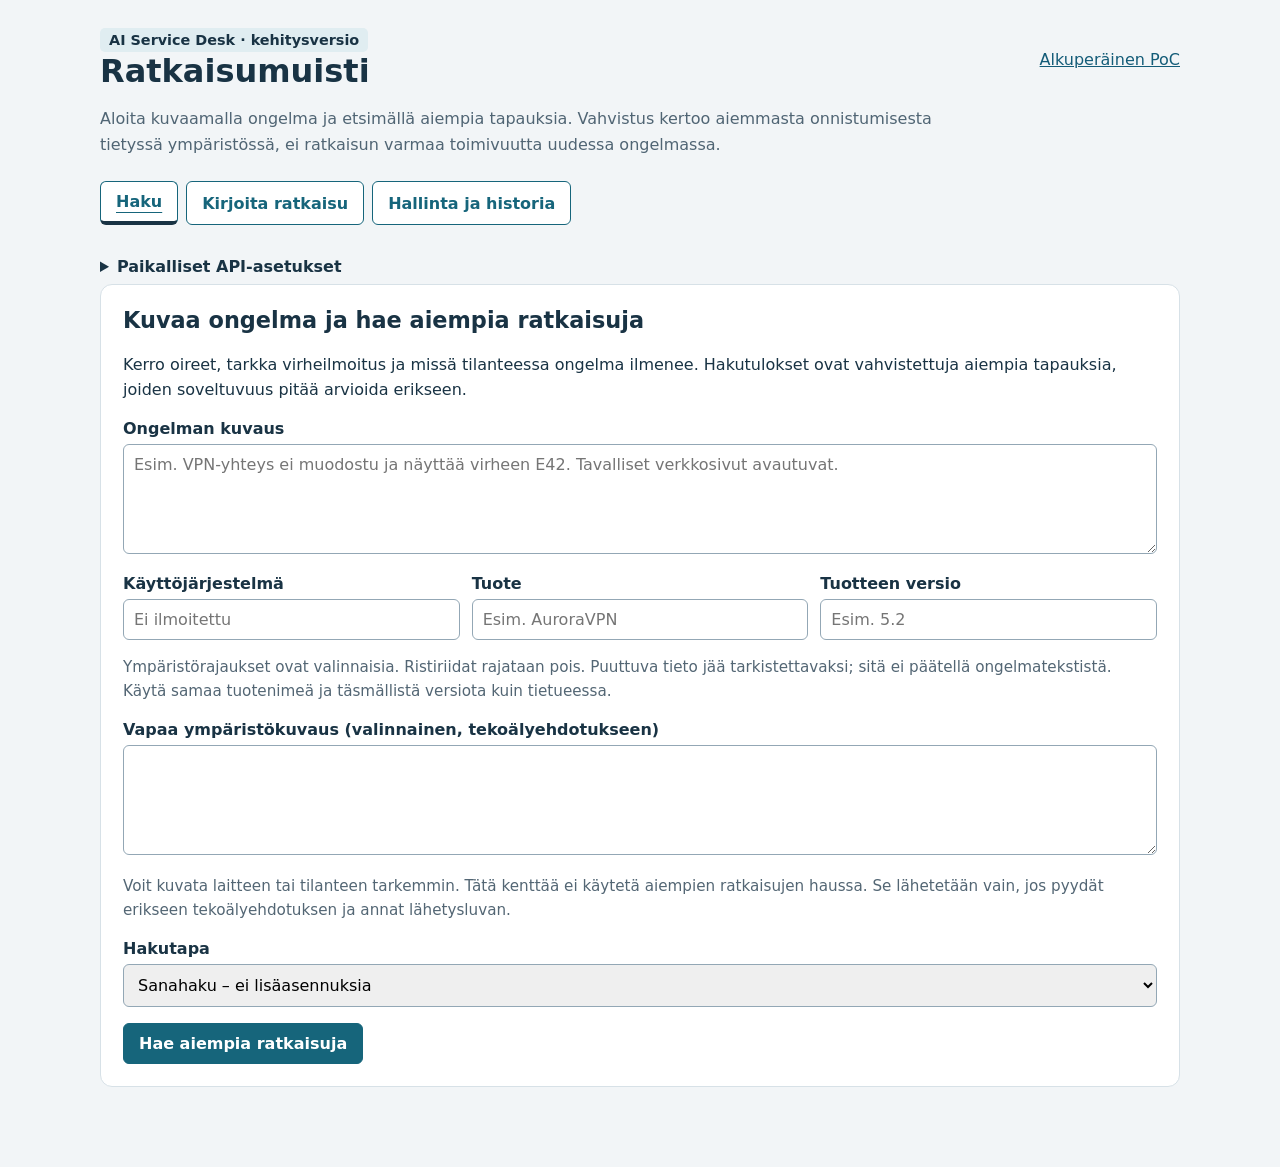
==== commit 9d2d3971: "Add search-context AI solution suggestions" ====
--- a/memory.html
+++ b/memory.html
@@ -14,7 +14,7 @@
 section,.card{min-width:0;background:white;border:1px solid #d7e1e7;border-radius:12px;padding:22px;margin-bottom:20px}
 [role=tabpanel]{padding:0;border:0;background:transparent}.card{padding:18px;background:#f8fafb}.card p{white-space:pre-wrap;overflow-wrap:anywhere;margin:9px 0}
 label{display:block;font-weight:600;margin:16px 0 6px}input,textarea,select{font:inherit;width:100%;min-width:0;padding:10px;border:1px solid #93a7b5;border-radius:6px}
-textarea{min-height:110px;resize:vertical}#solution{min-height:190px}.row{display:flex;flex-wrap:wrap;gap:10px;align-items:center;margin-top:16px}
+textarea{min-height:110px;resize:vertical}#solution{min-height:calc(12 * 1.5em + 22px);line-height:1.5;overflow-y:auto}.row{display:flex;flex-wrap:wrap;gap:10px;align-items:center;margin-top:16px}
 button{font:inherit;font-weight:600;border:1px solid #16657b;background:#16657b;color:white;padding:10px 15px;border-radius:6px;cursor:pointer;max-width:100%;white-space:normal}
 button.secondary{background:white;color:#16657b}button.danger{background:white;border-color:#a23636;color:#a23636}
 button:disabled{opacity:.55;cursor:wait}input[type=checkbox]{width:auto;flex-shrink:0}.check{font-weight:400;display:flex;gap:10px;align-items:flex-start}
@@ -25,7 +25,13 @@
 .empty{color:#536674;font-style:italic}details summary{cursor:pointer;font-weight:600;padding:8px 0}details{margin-top:12px}
 .environment-fields{display:grid;grid-template-columns:repeat(3,minmax(0,1fr));gap:12px}
 .selected-record{border:3px solid #16657b}.status-group{background:#f8fafb}.status-group .card{background:white}
+.proposal-text{white-space:pre-wrap;line-height:1.65;max-width:80ch;overflow-wrap:anywhere}.proposal{border-left:5px solid #a24b00;background:#fffdf7}.proposal h4{margin-top:24px}
+dialog{width:calc(100% - 24px);max-width:1000px;height:90vh;height:90dvh;max-height:900px;margin:auto;padding:0;border:1px solid #93a7b5;border-radius:12px;color:inherit;background:white}
+dialog::backdrop{background:rgb(18 35 48 / .65)}.large-editor{height:100%;display:flex;flex-direction:column;gap:12px;padding:24px;min-height:0}.large-editor h2,.large-editor p{margin:0}
+#solution-dialog-content,#solution-dialog #solution-control{display:flex;flex-direction:column;flex:1;min-height:0}#solution-dialog #solution{flex:1;height:100%!important;min-height:100px;resize:none}#solution-dialog label{margin-top:0}#solution-dialog .row{margin:0;flex-shrink:0}
+#solution-dialog #solution-help{display:none}#solution-dialog #solution-length,#solution-dialog label,.large-editor>h2,.large-editor>p{flex-shrink:0}
 @media(max-width:760px){.environment-fields{grid-template-columns:1fr}header{align-items:flex-start;flex-direction:column}body{padding:20px 12px}section,.card{padding:16px}.tabs{gap:8px}.row{align-items:stretch}.row button{flex:1 1 220px}}
+@media(max-width:760px){.large-editor{padding:16px;gap:8px}dialog{height:94vh;height:94dvh}.large-editor h2{font-size:1.15rem}#solution-dialog .muted{font-size:.85rem}}
 </style>
 <datalist id="operating-systems"><option value="Windows 11"><option value="Windows 10"><option value="macOS 15"><option value="Ubuntu 24.04"><option value="Debian 12"><option value="Android 15"></datalist>
 <header><div><span class="badge">AI Service Desk · kehitysversio</span><h1>Ratkaisumuisti</h1></div><a href="/">Alkuperäinen PoC</a></header>
@@ -37,6 +43,15 @@
 </div>
 <div id="notice" role="status" aria-live="polite" tabindex="-1"></div>
 <main>
+<details id="api-settings-panel"><summary>Paikalliset API-asetukset</summary>
+<p id="api-key-help">Luo OpenAI API -projektissa API-avain, jolla on oikeus Responses-pyyntöihin. Liitä tähän pelkkä avain ilman lainausmerkkejä. Älä lähetä avainta keskusteluun tai kirjoita sitä ratkaisun kenttiin. API-käyttö laskutetaan erikseen.</p>
+<p id="api-persistence">Ota käyttöön vaihtaa avaimen heti tämän paikallisen palvelimen muistiin. Asetus säilyy selaimen päivityksessä ja sulkemisessa, mutta katoaa palvelimen sammuessa. Uudelleenkäynnistyksessä käytetään jälleen käynnistysympäristön asetuksia. Avainta ei tallenneta tiedostoon, lokiin tai ratkaisumuistiin eikä palauteta selaimelle.</p>
+<label for="api-key">Uusi API-avain (peitetty)</label><input type="password" id="api-key" maxlength="512" autocomplete="off" spellcheck="false" autocapitalize="none" aria-describedby="api-key-help api-persistence">
+<label for="api-model">API-mallin tunniste</label><input id="api-model" maxlength="120" value="gpt-4.1-mini" autocomplete="off" aria-describedby="api-model-help">
+<p id="api-model-help" class="muted">Oletus on gpt-4.1-mini. Käytä projektissasi sallittua, Responses-rajapintaa ja JSON-skeemaa tukevaa mallia. Mallin vaihtaminen vaatii avaimen syöttämisen uudelleen.</p>
+<div class="row"><button type="button" id="apply-api">Ota käyttöön</button><button type="button" id="api-status-refresh" class="secondary">Näytä asetuksen tila</button><button type="button" id="clear-api" class="secondary">Poista avain käytöstä</button></div>
+<p id="api-setting-status" role="status" aria-live="polite">Asetuksen tilaa ei vielä luettu. Avaa asetukset tai paina Näytä asetuksen tila. Avaimen asettaminen ei tee API-kutsua eikä todista sen kelvollisuutta.</p>
+</details>
 <section id="panel-search" role="tabpanel" aria-labelledby="tab-search" tabindex="0">
 <section aria-labelledby="search-heading"><h2 id="search-heading">Kuvaa ongelma ja hae aiempia ratkaisuja</h2>
 <p id="search-help">Kerro oireet, tarkka virheilmoitus ja missä tilanteessa ongelma ilmenee. Hakutulokset ovat vahvistettuja aiempia tapauksia, joiden soveltuvuus pitää arvioida erikseen.</p>
@@ -48,15 +63,24 @@
 <div><label for="filter-product_version">Tuotteen versio</label><input id="filter-product_version" maxlength="80" aria-describedby="filter-help" placeholder="Esim. 5.2"></div>
 </div>
 <p id="filter-help" class="muted">Ympäristörajaukset ovat valinnaisia. Ristiriidat rajataan pois. Puuttuva tieto jää tarkistettavaksi; sitä ei päätellä ongelmatekstistä. Käytä samaa tuotenimeä ja täsmällistä versiota kuin tietueessa.</p>
+<label for="search-environment">Vapaa ympäristökuvaus (valinnainen, tekoälyehdotukseen)</label><textarea id="search-environment" maxlength="2000" aria-describedby="search-environment-help"></textarea>
+<p id="search-environment-help" class="muted">Voit kuvata laitteen tai tilanteen tarkemmin. Tätä kenttää ei käytetä aiempien ratkaisujen haussa. Se lähetetään vain, jos pyydät erikseen tekoälyehdotuksen ja annat lähetysluvan.</p>
 <label for="backend">Hakutapa</label><select id="backend"><option value="keyword">Sanahaku – ei lisäasennuksia</option><option value="vector">Vektorihaku – paikallinen upotusmalli</option></select>
 <div class="row"><button type="submit" id="search">Hae aiempia ratkaisuja</button></div>
 </form></section>
 <section id="results-section" aria-labelledby="results-heading" hidden><h2 id="results-heading" tabindex="-1">Hakutulokset</h2>
 <p class="muted">Ilmoitettujen tietojen yhteensopivuus tai puuttuvien tietojen tarkistusmerkintä ei takaa ratkaisun toimivuutta. Hakupisteet ovat samankaltaisuutta, eivät varmuusprosentteja.</p><div id="hits"></div></section>
 <section id="next-steps" aria-labelledby="next-heading" hidden><h2 id="next-heading">Tarvitsetko uuden ratkaisun?</h2>
-<p>Voit kirjoittaa uuden luonnoksen itse tai siirtyä pyytämään kokeilematonta API-ehdotusta. Ongelmateksti ja ilmoitetut rajaukset kopioidaan lomakkeeseen. Siirtyminen ei lähetä tietoja eikä tallenna mitään.</p>
-<div class="row"><button type="button" id="copy-query">Kirjoita uusi ratkaisu</button><button type="button" id="start-suggestion" class="secondary">Siirry API-ehdotukseen</button></div>
-</section></section>
+<p>Voit kirjoittaa uuden luonnoksen itse tai pyytää kokeilemattoman tekoälyehdotuksen tässä näkymässä. Ehdotus ei tallennu automaattisesti.</p>
+<div class="row"><button type="button" id="copy-query">Kirjoita uusi ratkaisu</button><button type="button" id="start-suggestion" class="secondary">Pyydä tekoälyehdotus</button></div>
+<section id="search-api-options" aria-labelledby="search-api-heading" hidden>
+<h3 id="search-api-heading" tabindex="-1">Tarkista tekoälypalvelulle lähetettävät tiedot</h3>
+<p>OpenAI-palvelulle lähetetään alla oleva ongelmakuvaus ja vain täyttämäsi ympäristötiedot. Hakutuloksia, tallennettuja ratkaisuja tai kirjoituslomakkeen tekstiä ei lähetetä. Valinnaisia tietoja ei tarvitse täyttää. Pyyntö voi aiheuttaa API-kulun; käytä vain kuvitteellisia tietoja.</p>
+<div id="search-send-preview" class="proposal-text"></div>
+<label class="check" for="search-consent"><input type="checkbox" id="search-consent">Sallin yllä näkyvien tietojen lähettämisen OpenAI-palvelulle tätä tekoälyehdotusta varten.</label>
+<div class="row"><button type="button" id="search-suggest">Lähetä ja pyydä ehdotus</button></div>
+</section>
+</section><div id="search-proposal-home"></div></section>
 <section id="panel-editor" role="tabpanel" aria-labelledby="tab-editor" tabindex="0" hidden>
 <section aria-labelledby="editor-heading"><h2 id="editor-heading">Kirjoita tai muokkaa ratkaisua</h2>
 <p id="editing" class="muted">Uusi luonnos. Se tulee hakuun vasta erillisen kokeilun ja vahvistuksen jälkeen.</p>
@@ -71,17 +95,30 @@
 <div><label for="product">Tuote (valinnainen)</label><input id="product" maxlength="120"></div>
 <div><label for="product_version">Tuotteen versio (valinnainen)</label><input id="product_version" maxlength="80"></div>
 </div>
-<label for="solution">Ratkaisuvaiheet ja soveltuvuuden rajat</label><textarea id="solution" maxlength="8000" required aria-describedby="solution-help"></textarea>
+<div id="solution-home"><div id="solution-control">
+<label for="solution">Ratkaisuvaiheet ja soveltuvuuden rajat</label><textarea id="solution" form="editor" rows="12" maxlength="8000" required aria-describedby="solution-help solution-length"></textarea>
 <p id="solution-help" class="muted">Kirjoita mitä tehtiin, missä sitä kokeiltiin ja mihin tilanteisiin ohje ei sovellu. Tallennus tekee aina luonnoksen; muokkaaminen poistaa aiemman vahvistuksen.</p>
-<details id="api-options"><summary>Halutessasi: pyydä API-ehdotus</summary>
+<p id="solution-length" class="muted" role="status" aria-live="polite"></p>
+</div></div>
+<div class="row"><button type="button" id="expand-solution" class="secondary" aria-haspopup="dialog" aria-controls="solution-dialog">Avaa isona</button></div>
+<p class="muted">Kenttä kasvaa sisällön mukaan noin 20 riviin asti ja vierii sen jälkeen. Voit suurentaa kenttää myös vetämällä sen alakulmasta.</p>
+<details id="api-options"><summary>Halutessasi: pyydä tekoälyehdotus</summary>
 <h3 id="api-heading" tabindex="-1">API-ehdotus on kokeilematon</h3>
 <p>Täytä ensin lomakkeen ongelman kuvaus ja vapaa ympäristökuvaus. Vain nämä kaksi kenttää lähetetään tekoälypalvelulle erillisellä luvallasi. Ehdotus ei ole verkkohaku eikä varmennettu ratkaisu, eikä se tallennu automaattisesti.</p>
 <p class="muted">Pyyntö voi aiheuttaa API-kulun. Käytä tässä PoC:ssa vain kuvitteellisia tietoja.</p>
 <label class="check"><input type="checkbox" id="consent">Sallin ongelmakuvauksen ja vapaan ympäristökuvauksen lähettämisen tätä API-ehdotusta varten.</label>
-<div class="row"><button type="button" id="api-to-fields" class="secondary">Täytä ongelma ja ympäristö</button><button type="button" id="suggest" class="secondary">Pyydä API-ehdotus</button></div>
-<p id="limitations" class="muted"></p></details>
+<div class="row"><button type="button" id="api-to-fields" class="secondary">Täytä ongelma ja ympäristö</button><button type="button" id="suggest" class="secondary">Pyydä tekoälyehdotus</button></div>
+</details>
 <div class="row"><button type="submit" id="save-draft">Tallenna luonnos</button><button type="button" id="new" class="secondary">Tyhjennä lomake</button></div>
 </form>
+<div id="editor-proposal-home"><section id="suggestion-preview" class="proposal" aria-labelledby="suggestion-heading" hidden>
+<p class="badge">Kokeilematon tekoälyehdotus</p><h3 id="suggestion-heading" tabindex="-1"></h3>
+<p>Ehdotusta ei ole testattu eikä tallennettu. Tarkista vaiheet ja rajat ennen muokkaamista. Lomakkeen nykyinen teksti säilyy siihen asti, kunnes siirrät ehdotuksen itse.</p>
+<h4>Ratkaisuvaiheet</h4><div id="proposal-solution" class="proposal-text"></div>
+<h4>Soveltuvuuden rajat ja puuttuvat tiedot</h4><div id="limitations" class="proposal-text"></div>
+<div class="row"><button type="button" id="edit-suggestion">Muokkaa ja tallenna luonnokseksi</button></div>
+<p class="muted">Painike siirtää ehdotuksen lomakkeeseen muokattavaksi. Se ei vielä tallenna mitään. Tallenna erikseen Tallenna luonnos -painikkeella.</p>
+</section></div>
 <div id="saved-next" hidden><h3 id="saved-heading" tabindex="-1">Luonnos tallennettu</h3><p id="saved-message"></p><button type="button" id="review-saved">Siirry luonnoksen tarkistamiseen</button></div>
 </section></section>
 <section id="panel-library" role="tabpanel" aria-labelledby="tab-library" tabindex="0" hidden>
@@ -93,6 +130,12 @@
 <div id="records"><p class="empty">Avaa tämä välilehti ladataksesi tallennetut ratkaisut.</p></div>
 </section></section>
 </main>
+<dialog id="solution-dialog" aria-labelledby="solution-dialog-heading" aria-describedby="solution-dialog-help">
+<div class="large-editor"><h2 id="solution-dialog-heading">Muokkaa ratkaisua isona</h2>
+<p id="solution-dialog-help" class="muted">Muokkaat samaa tekstiä kuin lomakkeella. Sulje painikkeella tai Esc-näppäimellä; teksti säilyy. Tallenna luonnos erikseen lomakkeella.</p>
+<div id="solution-dialog-content"></div>
+<div class="row"><button type="button" id="close-solution">Sulje ja palaa lomakkeelle</button></div></div>
+</dialog>
 <script>
 'use strict';
 const token='__TOKEN__';
@@ -104,6 +147,9 @@
 const states={draft:'Luonnos',verified:'Vahvistettu',retired:'Poistettu käytöstä'};
 const stateHelp={draft:'Ei mukana haussa. Tarkista sisältö, kokeile ratkaisu tässä ympäristössä ja vahvista vasta sitten.',verified:'Vahvistettu aiemmassa tapauksessa ilmoitetussa ympäristössä. Uuden ongelman soveltuvuus on tarkistettava erikseen.',retired:'Ei mukana haussa. Tietue ja poistamisen syy säilyvät historiassa; tätä tietuetta ei voi enää muokata tai vahvistaa.'};
 let editing=null,lastSaved=null,editorBaseline='',selectedRecordId=null,recordsDirty=true,generation=0,busy=false,afterRunFocus=null;
+let pendingProposal=null,solutionAutoHeight=0,solutionManualHeight=0,solutionReturnFocus=null;
+let proposalSource='editor';
+const proposals={search:null,editor:null};
 const recordViews=new Map(),retirementReasons=new Map();
 function node(tag,value,className){const e=document.createElement(tag);if(value!==undefined)e.textContent=value;if(className)e.className=className;return e;}
 function notify(message,error=false){$('notice').textContent=message;$('notice').className=error?'error':'';$('notice').setAttribute('role',error?'alert':'status');$('notice').setAttribute('aria-live',error?'assertive':'polite');}
@@ -112,8 +158,13 @@
 async function run(work){if(busy)return false;const previous=document.activeElement;busy=true;afterRunFocus=null;document.querySelectorAll('button,input,textarea,select').forEach(e=>e.disabled=true);
  try{await work();return true;}catch(error){notify(error.message,true);if(!afterRunFocus)afterRunFocus=$('notice');return false;}
  finally{busy=false;document.querySelectorAll('button,input,textarea,select').forEach(e=>e.disabled=false);focusNow(afterRunFocus||previous);afterRunFocus=null;}}
-async function api(action,body={}){const response=await fetch('/api/memory/'+action,{method:'POST',headers:{'Content-Type':'application/json','X-Desk-Token':token},body:JSON.stringify(body)});const result=await response.json();if(!response.ok)throw new Error([result.error,result.help].filter(Boolean).join(' '));return result;}
-function activateTab(name){for(const view of views){const active=view===name;$('tab-'+view).setAttribute('aria-selected',String(active));$('tab-'+view).tabIndex=active?0:-1;$('panel-'+view).hidden=!active;}}
+async function api(action,body={}){let response,result;try{response=await fetch('/api/memory/'+action,{method:'POST',headers:{'Content-Type':'application/json','X-Desk-Token':token},body:JSON.stringify(body),cache:'no-store'});result=await response.json();}catch{throw new Error('Yhteys paikalliseen palvelimeen katkesi tai vastausta ei voitu lukea. Lomakkeen teksti säilyi. Tarkista, että palvelin on käynnissä. Älä toista ehdotuspyyntöä heti: käsittely on voinut jatkua palvelimella.');}if(!response.ok)throw new Error([result.error,result.help,result.code?'Virhekoodi: '+result.code:''].filter(Boolean).join(' '));return result;}
+function showApiStatus(state){const source={environment:'palvelimen käynnistysympäristö',local:'paikallinen asetus, vain palvelimen muistissa',none:'ei avainta'};const outcome=state.last_result==='success'?'Viimeisin API-vastaus vastaanotettiin.':state.last_result==='not_tested'?'Avaimen kelvollisuutta ei ole testattu.':'Viimeisin API-kutsu epäonnistui ('+state.last_result+'). Katso virheilmoituksen toimintaohje.';$('api-setting-status').textContent=(state.configured?'Avain asetettu. ':'Avain puuttuu tai on poistettu käytöstä. ')+'Lähde: '+(source[state.source]||'tuntematon')+'. Malli: '+state.model+'. '+outcome;$('api-model').value=state.model;}
+$('api-status-refresh').onclick=()=>run(async()=>{showApiStatus(await api('api-status'));});
+$('api-settings-panel').ontoggle=()=>{if($('api-settings-panel').open&&!busy)$('api-status-refresh').onclick();};
+$('apply-api').onclick=()=>run(async()=>{try{showApiStatus(await api('api-settings',{api_key:$('api-key').value,model:$('api-model').value}));notify('API-asetus otettiin käyttöön heti. Avaimen kelvollisuutta ei testattu eikä API-kutsua tehty. Asetus säilyy vain palvelimen käynnin ajan.');}finally{$('api-key').value='';}});
+$('clear-api').onclick=()=>run(async()=>{try{showApiStatus(await api('api-settings',{clear:true}));notify('Avain poistettiin käytöstä tämän palvelimen käynnin ajaksi. Käynnistysympäristön avain voi palata käyttöön uudelleenkäynnistyksessä.');}finally{$('api-key').value='';}});
+function activateTab(name){for(const view of views){const active=view===name;$('tab-'+view).setAttribute('aria-selected',String(active));$('tab-'+view).tabIndex=active?0:-1;$('panel-'+view).hidden=!active;}if(name==='editor')sizeSolution();if(name==='editor'||name==='search')renderProposal(name);}
 function selectView(name){activateTab(name);if(name==='library'&&recordsDirty)return run(async()=>{notify('Ladataan hallintaa ja historiaa…');await refresh();notify('Tallennetut ratkaisut ja historia päivitettiin.');});return Promise.resolve(true);}
 for(const [index,name] of views.entries()){
  const tab=$('tab-'+name);tab.onclick=()=>selectView(name);
@@ -124,15 +175,37 @@
  };
 }
 function editorSnapshot(){return JSON.stringify(editorFields.map(key=>$(key).value));}
+function sizeSolution(){const field=$('solution');$('solution-length').textContent=field.value.length+' / 8000 merkkiä.'+(field.value.length>8000?' Teksti on liian pitkä tallennettavaksi. Lyhennä sitä itse; mitään ei katkaistu.':'');
+ if($('solution-dialog').open||!field.getClientRects().length)return;
+ const style=getComputedStyle(field),border=parseFloat(style.borderTopWidth)+parseFloat(style.borderBottomWidth),padding=parseFloat(style.paddingTop)+parseFloat(style.paddingBottom),line=parseFloat(style.lineHeight);
+ const current=field.getBoundingClientRect().height;if(solutionAutoHeight&&Math.abs(current-solutionAutoHeight)>2)solutionManualHeight=current;
+ field.style.height='auto';const height=Math.max(parseFloat(style.minHeight),Math.min(field.scrollHeight+border,20*line+padding+border),solutionManualHeight);
+ field.style.height=height+'px';solutionAutoHeight=field.getBoundingClientRect().height;
+}
+window.addEventListener('resize',sizeSolution);
+$('expand-solution').onclick=()=>{if(busy)return;sizeSolution();solutionReturnFocus=document.activeElement;const field=$('solution'),start=field.selectionStart,end=field.selectionEnd,scroll=field.scrollTop;
+ $('solution-dialog-content').append($('solution-control'));$('solution-dialog').showModal();focusNow(field);field.setSelectionRange(start,end);field.scrollTop=scroll;};
+$('close-solution').onclick=()=>$('solution-dialog').close();
+$('solution-dialog').addEventListener('cancel',event=>{event.preventDefault();$('solution-dialog').close();});
+$('solution-dialog').addEventListener('keydown',event=>{if(event.key!=='Tab')return;const field=$('solution'),close=$('close-solution');
+ if(event.shiftKey&&document.activeElement===field){event.preventDefault();focusNow(close);}else if(!event.shiftKey&&document.activeElement===close){event.preventDefault();focusNow(field);}
+});
+$('solution-dialog').addEventListener('close',()=>{if($('solution-dialog').open)return;$('solution-home').append($('solution-control'));solutionAutoHeight=0;sizeSolution();focusNow(solutionReturnFocus||$('expand-solution'));});
+function renderProposal(source){proposalSource=source;pendingProposal=proposals[source];$(source+'-proposal-home').append($('suggestion-preview'));$('suggestion-preview').hidden=!pendingProposal;$('suggestion-heading').textContent=pendingProposal?.title||'';$('proposal-solution').textContent=pendingProposal?.solution||'';$('limitations').textContent=pendingProposal?.limitations||'';}
+function clearProposal(source='editor'){proposals[source]=null;if(proposalSource===source)renderProposal(source);}
+function suggestionInput(source){if(source==='editor')return {problem:$('problem').value,environment:$('environment').value};
+ const input={problem:$('query').value,environment:$('search-environment').value};for(const key of environmentFields)if($('filter-'+key).value.trim())input[key]=$('filter-'+key).value.trim();return input;}
+function updateSearchConsent(){const input=suggestionInput('search');$('search-consent').checked=false;$('search-send-preview').textContent='Ongelman kuvaus:\n'+input.problem+'\n\n'+environmentFields.map(key=>environmentLabels[key]+': '+(input[key]||'Ei ilmoitettu')).join('\n')+'\n\nVapaa ympäristökuvaus:\n'+(input.environment||'Ei ilmoitettu');}
+for(const id of ['query','search-environment',...environmentFields.map(key=>'filter-'+key)])$(id).addEventListener('input',updateSearchConsent);
 function editorDirty(){return editorSnapshot()!==editorBaseline;}
 function allowEditorReplacement(){return !editorDirty()||window.confirm('Lomakkeella on tallentamatonta tekstiä. Korvataanko se? Peruuta säilyttää tekstin.');}
 function updateEditing(){if(!editing)$('editing').textContent='Uusi luonnos. Se tulee hakuun vasta erillisen kokeilun ja vahvistuksen jälkeen.';
  else if(editing.status==='retired')$('editing').textContent='Tämä tietue on poistettu käytöstä. Lomakkeen teksti säilyi, mutta tietuetta ei voi enää muokata.';
  else $('editing').textContent=states[editing.status]+' · '+editing.id+' · versio '+editing.revision+'. Tallennus tekee luonnoksen ja poistaa aiemman vahvistuksen.';}
-function clearEditor(){editing=null;lastSaved=null;$('editor').reset();$('consent').checked=false;$('api-options').open=false;$('limitations').textContent='';$('saved-next').hidden=true;updateEditing();editorBaseline=editorSnapshot();}
-function editorChanged(){updateEditing();const dirty=editorDirty();if(dirty)$('editing').textContent+=' Lomakkeella on tallentamattomia muutoksia.';$('saved-next').hidden=!lastSaved||dirty;}
+function clearEditor(){editing=null;lastSaved=null;$('editor').reset();$('consent').checked=false;$('api-options').open=false;clearProposal();$('saved-next').hidden=true;updateEditing();sizeSolution();editorBaseline=editorSnapshot();}
+function editorChanged(){sizeSolution();updateEditing();const dirty=editorDirty();if(dirty)$('editing').textContent+=' Lomakkeella on tallentamattomia muutoksia.';$('saved-next').hidden=!lastSaved||dirty;}
 for(const key of editorFields)$(key).addEventListener('input',editorChanged);
-function openEditor(record){if(!allowEditorReplacement())return;editing=record;lastSaved=null;for(const key of editorFields)$(key).value=record[key]??'';$('consent').checked=false;$('limitations').textContent='';$('saved-next').hidden=true;updateEditing();editorBaseline=editorSnapshot();activateTab('editor');requestFocus($('title'));}
+function openEditor(record){if(!allowEditorReplacement())return;editing=record;lastSaved=null;for(const key of editorFields)$(key).value=record[key]??'';$('consent').checked=false;clearProposal();$('saved-next').hidden=true;updateEditing();editorBaseline=editorSnapshot();activateTab('editor');requestFocus($('title'));}
 function clearHits(){generation++;$('hits').replaceChildren(node('p','Tietopohja muuttui. Tee haku uudelleen.','empty'));$('next-steps').hidden=true;}
 for(const id of ['query','backend',...environmentFields.map(key=>'filter-'+key)])$(id).addEventListener(id==='backend'?'change':'input',()=>{generation++;$('hits').replaceChildren(node('p','Haku tai ympäristörajaukset muuttuivat. Tee haku uudelleen.','empty'));$('next-steps').hidden=true;});
 for(const id of ['problem','environment'])$(id).addEventListener('input',()=>{$('consent').checked=false;});
@@ -181,24 +254,40 @@
  if(requestGeneration!==generation)return;if(result.state==='safety_stop'){notify(result.message,true);requestFocus($('notice'));return;}
  const counts=renderHits(result);$('results-section').hidden=false;$('next-steps').hidden=false;notify('Haku valmis. Ilmoitettujen tietojen perusteella yhteensopivia: '+counts.compatible+'. Tarkistettavia: '+counts.review+'. Ympäristöristiriidan vuoksi rajattu pois: '+(result.environment_filter?.excluded_count||0)+'. Ehdokkaiden toimivuutta ei ole varmistettu.');requestFocus($('results-heading'));
 });};
-function startFromSearch(withApi){if(!allowEditorReplacement())return;clearEditor();$('problem').value=$('query').value;for(const key of environmentFields)$(key).value=$('filter-'+key).value;editorChanged();activateTab('editor');if(withApi){$('api-options').open=true;requestFocus($('api-heading'));}else requestFocus($('environment'));}
-$('copy-query').onclick=()=>startFromSearch(false);$('start-suggestion').onclick=()=>startFromSearch(true);
+function startFromSearch(){if(!allowEditorReplacement())return;clearEditor();$('problem').value=$('query').value;$('environment').value=$('search-environment').value;for(const key of environmentFields)$(key).value=$('filter-'+key).value;editorChanged();activateTab('editor');requestFocus($('environment'));}
+$('copy-query').onclick=startFromSearch;
+$('start-suggestion').onclick=()=>{if(busy)return;updateSearchConsent();$('search-api-options').hidden=false;requestFocus($('search-api-heading'));};
 $('new').onclick=()=>{if(allowEditorReplacement()){clearEditor();requestFocus($('title'));}};
 $('api-to-fields').onclick=()=>requestFocus(!$('problem').value.trim()?$('problem'):$('environment'));
 $('editor').onsubmit=event=>{event.preventDefault();return run(async()=>{
  if(editing?.status==='retired')throw new Error('Tietue on poistettu käytöstä eikä sitä voi enää muokata. Lomakkeen teksti säilyy.');
+ if($('solution').value.length>8000){requestFocus($('solution'));throw new Error('Ratkaisu ylittää 8000 merkin tallennusrajan. Lyhennä tekstiä itse ennen tallennusta. Mitään ei katkaistu tai tallennettu.');}
  const body=Object.fromEntries(editorFields.map(key=>[key,$(key).value]));if(editing){body.id=editing.id;body.revision=editing.revision;}
  notify('Tallennetaan luonnosta…');const saved=await api('save',body);if(!saved.record?.id)throw new Error('Tallennusvastausta ei voitu lukea. Lomakkeen teksti säilyi.');editing=saved.record;lastSaved=saved.record;selectedRecordId=saved.record.id;recordsDirty=true;editorBaseline=editorSnapshot();clearHits();updateEditing();$('saved-message').textContent='Luonnos ei vielä näy haussa. Tarkista tallennettu teksti ja kokeile ratkaisu aiemmassa tapauksessa tässä ympäristössä ennen vahvistamista.';$('saved-next').hidden=false;notify('Luonnos tallennettiin. Sitä ei lisätty hakutuloksiin.');requestFocus($('saved-heading'));
 });};
 $('review-saved').onclick=()=>run(async()=>{if(!lastSaved)return;if(editorDirty()){requestFocus($('save-draft'));throw new Error('Tallenna lomakkeen muutokset luonnokseksi ennen tarkistamista.');}selectedRecordId=lastSaved.id;activateTab('library');await refresh();notify('Tallennettu luonnos on valittu. Tarkista ratkaisuvaiheet ja kokeile ennen vahvistusta.');focusRecord(selectedRecordId);});
-$('suggest').onclick=()=>run(async()=>{
- if(!$('problem').value.trim()||!$('environment').value.trim()){requestFocus(!$('problem').value.trim()?$('problem'):$('environment'));throw new Error('Täytä ensin ongelman kuvaus ja vapaa ympäristökuvaus.');}
- if(!$('consent').checked){requestFocus($('consent'));throw new Error('Valitse erikseen lupa tietojen lähettämiseen API-ehdotusta varten.');}
- if($('solution').value.trim()&&!window.confirm('API-ehdotus korvaa lomakkeen nykyisen otsikon ja ratkaisun. Jatketaanko?'))return;
- notify('Odotetaan kokeilematonta API-ehdotusta…');const result=await api('suggest',{problem:$('problem').value,environment:$('environment').value,send_to_api:true});if(result.state==='safety_stop'){notify(result.message,true);requestFocus($('notice'));return;}
+function requestSuggestion(source){return run(async()=>{
+ const input=suggestionInput(source),fromSearch=source==='search',consent=$(fromSearch?'search-consent':'consent'),button=$(fromSearch?'search-suggest':'suggest'),options=$(fromSearch?'search-api-options':'api-options');
+ if(!input.problem.trim()||(!fromSearch&&!input.environment.trim())){requestFocus($(fromSearch?'query':!input.problem.trim()?'problem':'environment'));throw new Error(fromSearch?'Täytä ensin ongelman kuvaus.':'Täytä ensin ongelman kuvaus ja vapaa ympäristökuvaus.');}
+ if(!consent.checked){requestFocus(consent);throw new Error('Valitse erikseen lupa tietojen lähettämiseen API-ehdotusta varten.');}
+ button.textContent='Odotetaan tekoälyehdotusta…';options.setAttribute('aria-busy','true');
+ try{
+ notify('Lähetetään ongelma ja ilmoitetut ympäristötiedot tekoälypalvelulle ja odotetaan vastausta (enintään 45 sekuntia). Älä lähetä uudelleen.');const result=await api('suggest',{...input,send_to_api:true});if(result.state==='safety_stop'){notify(result.message,true);requestFocus($('notice'));return;}
  const proposal=result.suggestion;if(!proposal||!['title','solution','limitations'].every(key=>typeof proposal[key]==='string'))throw new Error('API-ehdotusta ei voitu lukea. Lomakkeen teksti säilyi.');
- const solution=proposal.solution+'\n\nRajoitteet ja puuttuvat tiedot:\n'+proposal.limitations;$('title').value=proposal.title;$('solution').value=solution;$('limitations').textContent='Kokeilematon API-ehdotus: '+proposal.limitations;$('consent').checked=false;editorChanged();
- notify('Kokeilematon API-ehdotus vastaanotettiin. Mitään ei tallennettu automaattisesti. Tarkista teksti, tallenna tarvittaessa luonnos ja kokeile ennen vahvistusta.');requestFocus($('solution'));
+ proposals[source]={...proposal,source,input};renderProposal(source);consent.checked=false;
+ notify('Kokeilematon tekoälyehdotus vastaanotettiin luettavaksi. Lomakkeen tekstiä ei muutettu eikä mitään tallennettu. Valitse Muokkaa ja tallenna luonnokseksi, kun haluat siirtää ehdotuksen lomakkeeseen.');requestFocus($('suggestion-heading'));
+ }finally{button.textContent=fromSearch?'Lähetä ja pyydä ehdotus':'Pyydä tekoälyehdotus';options.setAttribute('aria-busy','false');try{showApiStatus(await api('api-status'));}catch{$('api-setting-status').textContent='Asetuksen tilaa ei voitu päivittää. Tarkista paikallinen palvelin ja paina Näytä asetuksen tila.';}}
+});}
+$('suggest').onclick=()=>requestSuggestion('editor');
+$('search-suggest').onclick=()=>requestSuggestion('search');
+$('edit-suggestion').onclick=()=>run(async()=>{if(!pendingProposal)return;
+ const proposal=pendingProposal;
+ if(JSON.stringify(proposal.input)!==JSON.stringify(suggestionInput(proposal.source)))throw new Error('Ongelma tai ympäristö on muuttunut ehdotuksen saamisen jälkeen. Ehdotus säilyy luettavana. Pyydä uusi ehdotus nykyisillä tiedoilla ennen sen siirtämistä lomakkeeseen.');
+ if(proposal.source==='search'){
+  if(!allowEditorReplacement())return;clearEditor();$('problem').value=proposal.input.problem;$('environment').value=proposal.input.environment||'Vapaata ympäristökuvausta ei ilmoitettu.';for(const key of environmentFields)$(key).value=proposal.input[key]||'';
+ }else if(($('title').value.trim()||$('solution').value.trim())&&!window.confirm('Ehdotus korvaa lomakkeen nykyisen otsikon ja ratkaisuvaiheet. Muut kentät säilyvät. Korvataanko tekstit? Peruuta säilyttää nykyisen tekstin.'))return;
+ $('title').value=proposal.title;$('solution').value=proposal.solution+'\n\nSoveltuvuuden rajat ja puuttuvat tiedot:\n'+proposal.limitations;editorChanged();activateTab('editor');
+ notify('Kokeilematon ehdotus siirrettiin lomakkeeseen. Muokkaa ja paina erikseen Tallenna luonnos. Mitään ei vielä tallennettu.');requestFocus($('solution'));
 });
 $('refresh').onclick=()=>run(async()=>{notify('Päivitetään hallintaa ja historiaa…');await refresh();notify('Tallennetut ratkaisut ja historia päivitettiin.');requestFocus($('library-heading'));});
 activateTab('search');editorBaseline=editorSnapshot();
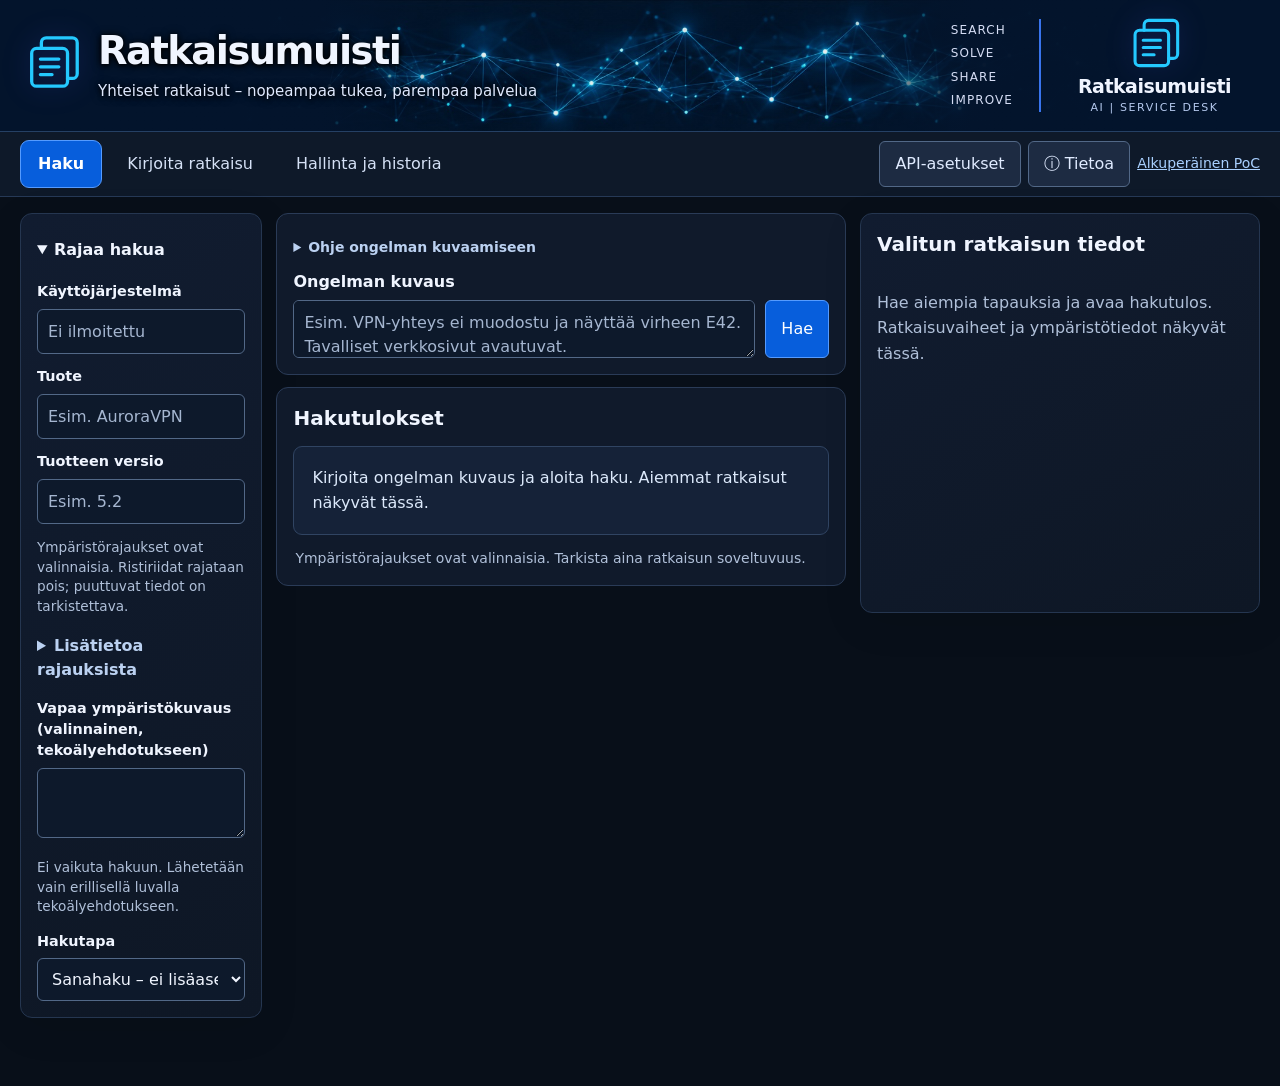
==== commit 3d87e019: "Viimeistele SOC-ratkaisumuisti ja lähteisiin perustuvat AI-ehdotukset" ====
--- a/memory.html
+++ b/memory.html
@@ -25,7 +25,7 @@
 .empty{color:#536674;font-style:italic}details summary{cursor:pointer;font-weight:600;padding:8px 0}details{margin-top:12px}
 .environment-fields{display:grid;grid-template-columns:repeat(3,minmax(0,1fr));gap:12px}
 .selected-record{border:3px solid #16657b}.status-group{background:#f8fafb}.status-group .card{background:white}
-.proposal-text{white-space:pre-wrap;line-height:1.65;max-width:80ch;overflow-wrap:anywhere}.proposal{border-left:5px solid #a24b00;background:#fffdf7}.proposal h4{margin-top:24px}
+.proposal-text{white-space:pre-wrap;line-height:1.65;max-width:80ch;overflow-wrap:anywhere}.proposal-markdown h5{font-size:1em;margin:.65em 0 .15em}.proposal{border-left:5px solid #a24b00;background:#fffdf7}.proposal h4{margin-top:24px}
 dialog{width:calc(100% - 24px);max-width:1000px;height:90vh;height:90dvh;max-height:900px;margin:auto;padding:0;border:1px solid #93a7b5;border-radius:12px;color:inherit;background:white}
 dialog::backdrop{background:rgb(18 35 48 / .65)}.large-editor{height:100%;display:flex;flex-direction:column;gap:12px;padding:24px;min-height:0}.large-editor h2,.large-editor p{margin:0}
 #solution-dialog-content,#solution-dialog #solution-control{display:flex;flex-direction:column;flex:1;min-height:0}#solution-dialog #solution{flex:1;height:100%!important;min-height:100px;resize:none}#solution-dialog label{margin-top:0}#solution-dialog .row{margin:0;flex-shrink:0}
@@ -33,16 +33,39 @@
 @media(max-width:760px){.environment-fields{grid-template-columns:1fr}header{align-items:flex-start;flex-direction:column}body{padding:20px 12px}section,.card{padding:16px}.tabs{gap:8px}.row{align-items:stretch}.row button{flex:1 1 220px}}
 @media(max-width:760px){.large-editor{padding:16px;gap:8px}dialog{height:94vh;height:94dvh}.large-editor h2{font-size:1.15rem}#solution-dialog .muted{font-size:.85rem}}
 </style>
+<meta name="color-scheme" content="dark">
+<link rel="stylesheet" href="/soc-theme.css">
 <datalist id="operating-systems"><option value="Windows 11"><option value="Windows 10"><option value="macOS 15"><option value="Ubuntu 24.04"><option value="Debian 12"><option value="Android 15"></datalist>
-<header><div><span class="badge">AI Service Desk · kehitysversio</span><h1>Ratkaisumuisti</h1></div><a href="/">Alkuperäinen PoC</a></header>
-<p class="lead">Aloita kuvaamalla ongelma ja etsimällä aiempia tapauksia. Vahvistus kertoo aiemmasta onnistumisesta tietyssä ympäristössä, ei ratkaisun varmaa toimivuutta uudessa ongelmassa.</p>
-<div class="tabs" role="tablist" aria-label="Ratkaisumuistin näkymät">
+<a class="skip-link" href="#main-content">Siirry sisältöön</a>
+<svg class="sprite" xmlns="http://www.w3.org/2000/svg" aria-hidden="true" focusable="false">
+<symbol id="i-search" viewBox="0 0 24 24"><circle cx="10.9" cy="10.9" r="6.9"/><path d="m16 16 5 5"/></symbol>
+<symbol id="i-edit" viewBox="0 0 24 24"><path d="M12 20h9M3 17l-.5 4.5L7 21 19.5 8.5l-4-4L3 17ZM14 6l4 4"/></symbol>
+<symbol id="i-settings" viewBox="0 0 24 24"><circle cx="12" cy="12" r="3.2"/><path d="M19.4 15.2 21 17l-3.7 3.7-1.8-1.5a8.2 8.2 0 0 1-3.3 1.1L11.5 22h-5l-.7-1.7a9 9 0 0 1-2.9-2L1 18.5l-1-4.9 2.1-1.1a8 8 0 0 1 .6-3.5L1.2 7.4l2.7-4 2.5.9a8 8 0 0 1 3.1-1.2L10 1h5l.6 2.2a8 8 0 0 1 2.9 1.5l2.2-1 2.8 3.8-1.5 2.2a9 9 0 0 1 .1 3.2l-2.7 2.3Z" transform="translate(1 1) scale(.88)"/></symbol>
+<symbol id="i-filter" viewBox="0 0 24 24"><path d="M3 5h18l-7 8v6l-4 2v-8z"/></symbol>
+<symbol id="i-cards" viewBox="0 0 64 64"><rect x="10" y="18" width="37" height="39" rx="5"/><path d="M20 18v-6a5 5 0 0 1 5-5h27a5 5 0 0 1 5 5v32a5 5 0 0 1-5 5h-5M19 29h19M19 37h19M19 45h12"/></symbol>
+<symbol id="i-history" viewBox="0 0 24 24"><path d="M3 11a9 9 0 1 1 2 6M3 4v7h7M12 6v6l4 2"/></symbol>
+<symbol id="i-stats" viewBox="0 0 24 24"><path d="M3 21V10M8 21V4M13 21v-9M18 21V7M22 21H2"/></symbol>
+<symbol id="i-copy" viewBox="0 0 24 24"><rect x="8" y="8" width="12" height="13" rx="2"/><path d="M16 8V5a2 2 0 0 0-2-2H5a2 2 0 0 0-2 2v10a2 2 0 0 0 2 2h3"/></symbol>
+<symbol id="i-expand" viewBox="0 0 24 24"><path d="M9 3H3v6M15 3h6v6M3 15v6h6M21 15v6h-6"/></symbol>
+<symbol id="i-grid" viewBox="0 0 24 24"><rect x="3" y="3" width="7" height="7" rx="1"/><rect x="14" y="3" width="7" height="7" rx="1"/><rect x="3" y="14" width="7" height="7" rx="1"/><rect x="14" y="14" width="7" height="7" rx="1"/></symbol>
+<symbol id="i-check" viewBox="0 0 24 24"><path d="m4 12 5 5L20 6"/></symbol>
+<symbol id="i-plus" viewBox="0 0 24 24"><path d="M12 4v16M4 12h16"/></symbol>
+<symbol id="i-back" viewBox="0 0 24 24"><path d="m14 5-7 7 7 7"/></symbol>
+<symbol id="i-info" viewBox="0 0 24 24"><circle cx="12" cy="12" r="9"/><path d="M12 11v6M12 7h.01"/></symbol>
+<symbol id="i-brain" viewBox="0 0 64 64"><path d="M32 13C25 3 12 9 12 19c-8 3-10 15-2 21-3 8 4 17 13 15 3 5 9 3 9-3V13Zm0 0C39 3 52 9 52 19c8 3 10 15 2 21 3 8-4 17-13 15-3 5-9 3-9-3V13Z"/><path d="M21 17v9l-7 5M20 40l7-5V25M26 50v-8l-5-4M43 17v9l7 5M44 40l-7-5V25M38 50v-8l5-4M32 17v31"/><circle cx="21" cy="17" r="2"/><circle cx="14" cy="31" r="2"/><circle cx="43" cy="17" r="2"/><circle cx="50" cy="31" r="2"/></symbol>
+</svg>
+<header class="hero">
+ <div class="hero-shade"></div>
+ <div class="hero-copy"><div class="hero-mark"><svg class="brain" aria-hidden="true" focusable="false"><use href="#i-cards"/></svg></div><div><h1>Ratkaisumuisti</h1><p>Yhteiset ratkaisut – nopeampaa tukea, parempaa palvelua</p></div></div>
+ <div class="hero-right"><div class="hero-motto">SEARCH<br>SOLVE<br>SHARE<br>IMPROVE</div><div class="hero-sign"><svg class="brain" aria-hidden="true" focusable="false"><use href="#i-cards"/></svg><strong>Ratkaisumuisti</strong><small>AI | SERVICE DESK</small></div></div>
+</header>
+<nav class="topnav" aria-label="Päävalikko"><div class="tabs" role="tablist" aria-label="Ratkaisumuistin näkymät">
 <button type="button" id="tab-search" role="tab" aria-controls="panel-search" aria-selected="true" tabindex="0">Haku</button>
 <button type="button" id="tab-editor" role="tab" aria-controls="panel-editor" aria-selected="false" tabindex="-1">Kirjoita ratkaisu</button>
 <button type="button" id="tab-library" role="tab" aria-controls="panel-library" aria-selected="false" tabindex="-1">Hallinta ja historia</button>
-</div>
+</div><div class="navright"><button type="button" class="secondary" id="open-api" aria-controls="api-settings-panel">API-asetukset</button><button type="button" class="secondary" id="open-about" aria-haspopup="dialog" aria-controls="about-dialog">ⓘ Tietoa</button><a href="/">Alkuperäinen PoC</a></div></nav>
 <div id="notice" role="status" aria-live="polite" tabindex="-1"></div>
-<main>
+<main id="main-content" tabindex="-1">
 <details id="api-settings-panel"><summary>Paikalliset API-asetukset</summary>
 <p id="api-key-help">Luo OpenAI API -projektissa API-avain, jolla on oikeus Responses-pyyntöihin. Liitä tähän pelkkä avain ilman lainausmerkkejä. Älä lähetä avainta keskusteluun tai kirjoita sitä ratkaisun kenttiin. API-käyttö laskutetaan erikseen.</p>
 <p id="api-persistence">Ota käyttöön vaihtaa avaimen heti tämän paikallisen palvelimen muistiin. Asetus säilyy selaimen päivityksessä ja sulkemisessa, mutta katoaa palvelimen sammuessa. Uudelleenkäynnistyksessä käytetään jälleen käynnistysympäristön asetuksia. Avainta ei tallenneta tiedostoon, lokiin tai ratkaisumuistiin eikä palauteta selaimelle.</p>
@@ -53,34 +76,42 @@
 <p id="api-setting-status" role="status" aria-live="polite">Asetuksen tilaa ei vielä luettu. Avaa asetukset tai paina Näytä asetuksen tila. Avaimen asettaminen ei tee API-kutsua eikä todista sen kelvollisuutta.</p>
 </details>
 <section id="panel-search" role="tabpanel" aria-labelledby="tab-search" tabindex="0">
+<div class="workspace"><aside class="panel soc-filters" aria-label="Hakurajaukset"><details id="filter-disclosure" open><summary>Rajaa hakua</summary><div class="environment-fields">
+<div><label for="filter-operating_system">Käyttöjärjestelmä</label><input form="search-form" id="filter-operating_system" list="operating-systems" maxlength="80" aria-describedby="filter-help" placeholder="Ei ilmoitettu"></div>
+<div><label for="filter-product">Tuote</label><input form="search-form" id="filter-product" maxlength="120" aria-describedby="filter-help" placeholder="Esim. AuroraVPN"></div>
+<div><label for="filter-product_version">Tuotteen versio</label><input form="search-form" id="filter-product_version" maxlength="80" aria-describedby="filter-help" placeholder="Esim. 5.2"></div>
+</div>
+<p id="filter-help" class="muted">Ympäristörajaukset ovat valinnaisia. Ristiriidat rajataan pois; puuttuvat tiedot on tarkistettava.</p><details class="inline-help"><summary>Lisätietoa rajauksista</summary><p class="muted">Puuttuvaa tietoa ei päätellä ongelmatekstistä. Käytä samaa tuotenimeä ja täsmällistä versiota kuin tietueessa.</p></details>
+<label for="search-environment">Vapaa ympäristökuvaus (valinnainen, tekoälyehdotukseen)</label><textarea form="search-form" id="search-environment" maxlength="2000" aria-describedby="search-environment-help"></textarea>
+<p id="search-environment-help" class="muted">Ei vaikuta hakuun. Lähetetään vain erillisellä luvalla tekoälyehdotukseen.</p>
+<label for="backend">Hakutapa</label><select form="search-form" id="backend"><option value="keyword">Sanahaku – ei lisäasennuksia</option><option value="vector">Vektorihaku – paikallinen upotusmalli</option></select>
+</details></aside><div class="soc-middle">
 <section aria-labelledby="search-heading"><h2 id="search-heading">Kuvaa ongelma ja hae aiempia ratkaisuja</h2>
-<p id="search-help">Kerro oireet, tarkka virheilmoitus ja missä tilanteessa ongelma ilmenee. Hakutulokset ovat vahvistettuja aiempia tapauksia, joiden soveltuvuus pitää arvioida erikseen.</p>
+<p id="search-help" class="search-warning">Hakutulokset ovat vahvistettuja aiempia tapauksia. Arvioi soveltuvuus uuteen ongelmaan erikseen.</p><details class="inline-help"><summary>Ohje ongelman kuvaamiseen</summary><p>Kerro oireet, tarkka virheilmoitus ja missä tilanteessa ongelma ilmenee.</p></details>
 <form id="search-form">
 <label for="query">Ongelman kuvaus</label><textarea id="query" maxlength="4000" minlength="5" required aria-describedby="search-help" placeholder="Esim. VPN-yhteys ei muodostu ja näyttää virheen E42. Tavalliset verkkosivut avautuvat."></textarea>
-<div class="environment-fields">
-<div><label for="filter-operating_system">Käyttöjärjestelmä</label><input id="filter-operating_system" list="operating-systems" maxlength="80" aria-describedby="filter-help" placeholder="Ei ilmoitettu"></div>
-<div><label for="filter-product">Tuote</label><input id="filter-product" maxlength="120" aria-describedby="filter-help" placeholder="Esim. AuroraVPN"></div>
-<div><label for="filter-product_version">Tuotteen versio</label><input id="filter-product_version" maxlength="80" aria-describedby="filter-help" placeholder="Esim. 5.2"></div>
-</div>
-<p id="filter-help" class="muted">Ympäristörajaukset ovat valinnaisia. Ristiriidat rajataan pois. Puuttuva tieto jää tarkistettavaksi; sitä ei päätellä ongelmatekstistä. Käytä samaa tuotenimeä ja täsmällistä versiota kuin tietueessa.</p>
-<label for="search-environment">Vapaa ympäristökuvaus (valinnainen, tekoälyehdotukseen)</label><textarea id="search-environment" maxlength="2000" aria-describedby="search-environment-help"></textarea>
-<p id="search-environment-help" class="muted">Voit kuvata laitteen tai tilanteen tarkemmin. Tätä kenttää ei käytetä aiempien ratkaisujen haussa. Se lähetetään vain, jos pyydät erikseen tekoälyehdotuksen ja annat lähetysluvan.</p>
-<label for="backend">Hakutapa</label><select id="backend"><option value="keyword">Sanahaku – ei lisäasennuksia</option><option value="vector">Vektorihaku – paikallinen upotusmalli</option></select>
-<div class="row"><button type="submit" id="search">Hae aiempia ratkaisuja</button></div>
+<div class="row"><button type="submit" id="search" aria-label="Hae aiempia ratkaisuja">Hae</button></div>
 </form></section>
+<section id="initial-results" aria-labelledby="initial-results-heading"><h2 id="initial-results-heading">Hakutulokset</h2><p class="initial-results-message">Kirjoita ongelman kuvaus ja aloita haku. Aiemmat ratkaisut näkyvät tässä.</p><p class="muted">Ympäristörajaukset ovat valinnaisia. Tarkista aina ratkaisun soveltuvuus.</p></section>
 <section id="results-section" aria-labelledby="results-heading" hidden><h2 id="results-heading" tabindex="-1">Hakutulokset</h2>
-<p class="muted">Ilmoitettujen tietojen yhteensopivuus tai puuttuvien tietojen tarkistusmerkintä ei takaa ratkaisun toimivuutta. Hakupisteet ovat samankaltaisuutta, eivät varmuusprosentteja.</p><div id="hits"></div></section>
+<p class="muted">Yhteensopivuus ei takaa ratkaisun toimivuutta. Hakupiste kertoo samankaltaisuudesta, ei varmuudesta.</p><div id="hits"></div></section>
 <section id="next-steps" aria-labelledby="next-heading" hidden><h2 id="next-heading">Tarvitsetko uuden ratkaisun?</h2>
 <p>Voit kirjoittaa uuden luonnoksen itse tai pyytää kokeilemattoman tekoälyehdotuksen tässä näkymässä. Ehdotus ei tallennu automaattisesti.</p>
 <div class="row"><button type="button" id="copy-query">Kirjoita uusi ratkaisu</button><button type="button" id="start-suggestion" class="secondary">Pyydä tekoälyehdotus</button></div>
 <section id="search-api-options" aria-labelledby="search-api-heading" hidden>
 <h3 id="search-api-heading" tabindex="-1">Tarkista tekoälypalvelulle lähetettävät tiedot</h3>
 <p>OpenAI-palvelulle lähetetään alla oleva ongelmakuvaus ja vain täyttämäsi ympäristötiedot. Hakutuloksia, tallennettuja ratkaisuja tai kirjoituslomakkeen tekstiä ei lähetetä. Valinnaisia tietoja ei tarvitse täyttää. Pyyntö voi aiheuttaa API-kulun; käytä vain kuvitteellisia tietoja.</p>
-<div id="search-send-preview" class="proposal-text"></div>
+<label class="check" for="search-web"><input type="checkbox" id="search-web">Etsi myös valmistajan päivitys- ja tukilinkit verkosta</label>
+<p class="muted">Verkkohaku käyttää ulkoista palvelua ja voi aiheuttaa API-kuluja. Ilmoita valmistajan verkkotunnus itse; ilman sitä linkkejä ei näytetä. Linkkien virallisuus ja yhteensopivuus on tarkistettava erikseen. Mallin verkkohakutuki riippuu valitusta mallista ja projektin oikeuksista.</p>
+<label for="search-vendor">Valmistajan verkkotunnus (valinnainen, esim. example.com)</label><input id="search-vendor" maxlength="253">
+<label for="search-device">Laitteen tarkka malli (valinnainen)</label><input id="search-device" maxlength="160">
+<div id="search-send-preview" class="proposal-text"></div><p id="search-suggest-progress" role="status" aria-live="polite" hidden></p><section id="search-web-fallback" hidden><p>Verkkohaku ei tuottanut hyväksyttäviä valmistajan lähteitä. Voit pyytää erikseen tavallisen ehdotuksen ilman varmennettuja verkkolinkkejä.</p><button type="button" class="secondary" id="search-web-fallback-button">Jatka ilman verkkohakua</button></section>
 <label class="check" for="search-consent"><input type="checkbox" id="search-consent">Sallin yllä näkyvien tietojen lähettämisen OpenAI-palvelulle tätä tekoälyehdotusta varten.</label>
 <div class="row"><button type="button" id="search-suggest">Lähetä ja pyydä ehdotus</button></div>
 </section>
-</section><div id="search-proposal-home"></div></section>
+</section><div id="search-proposal-home"></div></div>
+<aside class="panel soc-detail" id="selected-solution" aria-labelledby="selected-heading"><h2 id="selected-heading" tabindex="-1">Valitun ratkaisun tiedot</h2><p class="empty" id="selection-empty">Hae aiempia tapauksia ja avaa hakutulos. Ratkaisuvaiheet ja ympäristötiedot näkyvät tässä.</p><div id="selected-content"></div></aside>
+</div></section>
 <section id="panel-editor" role="tabpanel" aria-labelledby="tab-editor" tabindex="0" hidden>
 <section aria-labelledby="editor-heading"><h2 id="editor-heading">Kirjoita tai muokkaa ratkaisua</h2>
 <p id="editing" class="muted">Uusi luonnos. Se tulee hakuun vasta erillisen kokeilun ja vahvistuksen jälkeen.</p>
@@ -102,20 +133,34 @@
 </div></div>
 <div class="row"><button type="button" id="expand-solution" class="secondary" aria-haspopup="dialog" aria-controls="solution-dialog">Avaa isona</button></div>
 <p class="muted">Kenttä kasvaa sisällön mukaan noin 20 riviin asti ja vierii sen jälkeen. Voit suurentaa kenttää myös vetämällä sen alakulmasta.</p>
+<details id="tools-editor"><summary>Työkalut ja linkit (valinnainen)</summary>
+<p class="muted">Lisää vain tarkistettuja lähteitä; suosi valmistajien ja palveluntarjoajien omia sivuja. Komentoja ei suoriteta sovelluksessa. Ratkaisun vahvistus ei tarkoita komennon testaamista.</p>
+<div id="command-editor-list"></div><button type="button" id="add-command" class="secondary">Lisää komento tai skripti</button>
+<div id="link-editor-list"></div><button type="button" id="add-link" class="secondary">Lisää linkki</button>
+</details>
 <details id="api-options"><summary>Halutessasi: pyydä tekoälyehdotus</summary>
 <h3 id="api-heading" tabindex="-1">API-ehdotus on kokeilematon</h3>
-<p>Täytä ensin lomakkeen ongelman kuvaus ja vapaa ympäristökuvaus. Vain nämä kaksi kenttää lähetetään tekoälypalvelulle erillisellä luvallasi. Ehdotus ei ole verkkohaku eikä varmennettu ratkaisu, eikä se tallennu automaattisesti.</p>
+<p>Tarkista alla lähetettävät tiedot. Ehdotus ja komennot ovat kokeilemattomia eivätkä tallennu automaattisesti. Tallennettuja tietueita ei lähetetä.</p>
 <p class="muted">Pyyntö voi aiheuttaa API-kulun. Käytä tässä PoC:ssa vain kuvitteellisia tietoja.</p>
-<label class="check"><input type="checkbox" id="consent">Sallin ongelmakuvauksen ja vapaan ympäristökuvauksen lähettämisen tätä API-ehdotusta varten.</label>
+<label class="check" for="editor-web"><input type="checkbox" id="editor-web">Etsi myös valmistajan päivitys- ja tukilinkit verkosta</label>
+<p class="muted">Verkkohaku käyttää ulkoista palvelua ja voi aiheuttaa API-kuluja. Ilmoita valmistajan verkkotunnus itse; ilman sitä linkkejä ei näytetä. Tarkista virallisuus ja yhteensopivuus erikseen. Valitun mallin verkkohakutuki ja oikeudet voivat rajoittaa toimintoa.</p>
+<label for="editor-vendor">Valmistajan verkkotunnus (valinnainen, esim. example.com)</label><input id="editor-vendor" maxlength="253">
+<label for="editor-device">Laitteen tarkka malli (valinnainen)</label><input id="editor-device" maxlength="160">
+<div id="editor-send-preview" class="proposal-text"></div><p id="editor-suggest-progress" role="status" aria-live="polite" hidden></p><section id="editor-web-fallback" hidden><p>Verkkohaku ei tuottanut hyväksyttäviä valmistajan lähteitä. Voit pyytää erikseen tavallisen ehdotuksen ilman varmennettuja verkkolinkkejä.</p><button type="button" class="secondary" id="editor-web-fallback-button">Jatka ilman verkkohakua</button></section>
+<label class="check"><input type="checkbox" id="consent">Sallin yllä näkyvien tietojen lähettämisen tätä API-ehdotusta varten.</label>
 <div class="row"><button type="button" id="api-to-fields" class="secondary">Täytä ongelma ja ympäristö</button><button type="button" id="suggest" class="secondary">Pyydä tekoälyehdotus</button></div>
 </details>
-<div class="row"><button type="submit" id="save-draft">Tallenna luonnos</button><button type="button" id="new" class="secondary">Tyhjennä lomake</button></div>
+<div class="row"><button type="submit" id="save-draft">Tallenna luonnos</button><button type="button" id="cancel-library-edit" class="secondary" hidden>Peruuta muokkaus</button><button type="button" id="new" class="secondary">Tyhjennä lomake</button></div>
 </form>
 <div id="editor-proposal-home"><section id="suggestion-preview" class="proposal" aria-labelledby="suggestion-heading" hidden>
 <p class="badge">Kokeilematon tekoälyehdotus</p><h3 id="suggestion-heading" tabindex="-1"></h3>
 <p>Ehdotusta ei ole testattu eikä tallennettu. Tarkista vaiheet ja rajat ennen muokkaamista. Lomakkeen nykyinen teksti säilyy siihen asti, kunnes siirrät ehdotuksen itse.</p>
 <h4>Ratkaisuvaiheet</h4><div id="proposal-solution" class="proposal-text"></div>
+<details id="proposal-additional" hidden><summary>Muut ehdotetut ohjeet</summary><div id="proposal-additional-text" class="proposal-text"></div><p class="muted">Tarkista erilliset ohjeet: ne voivat toistaa ratkaisuvaiheita.</p></details>
+<button type="button" class="secondary" id="copy-proposal-solution">Kopioi alkuperäiset ratkaisuvaiheet</button>
 <h4>Soveltuvuuden rajat ja puuttuvat tiedot</h4><div id="limitations" class="proposal-text"></div>
+<button type="button" class="secondary" id="copy-proposal-limitations">Kopioi alkuperäiset rajat</button><p id="proposal-copy-status" role="status" aria-live="polite"></p>
+<div id="proposal-tools"></div>
 <div class="row"><button type="button" id="edit-suggestion">Muokkaa ja tallenna luonnokseksi</button></div>
 <p class="muted">Painike siirtää ehdotuksen lomakkeeseen muokattavaksi. Se ei vielä tallenna mitään. Tallenna erikseen Tallenna luonnos -painikkeella.</p>
 </section></div>
@@ -124,7 +169,7 @@
 <section id="panel-library" role="tabpanel" aria-labelledby="tab-library" tabindex="0" hidden>
 <section aria-labelledby="library-heading"><header><h2 id="library-heading" tabindex="-1">Hallinta ja historia</h2><button type="button" class="secondary" id="refresh">Päivitä lista</button></header>
 <p>Tarkista luonnoksen teksti ja kokeile juuri tätä versiota ilmoitetussa ympäristössä ennen vahvistusta. Vahvistus koskee tätä aiempaa tapausta, eikä lupaa toimivuutta toisessa ongelmassa.</p>
-<p class="muted">Muokkaus palauttaa tietueen luonnokseksi. Käytöstä poisto sulkee tietueen hausta mutta säilyttää tiedot ja syyn historiassa. Aiemmat muokkaustekstit eivät näy historiassa.</p>
+<p class="muted">Muokkaus palauttaa tietueen luonnokseksi. Käytöstä poisto sulkee tietueen hausta mutta säilyttää tiedot ja historian. Vain tallennetut vanhat versiot voidaan näyttää.</p>
 <label for="reviewer">Vahvistajan nimi tai tunniste</label><input id="reviewer" maxlength="160" autocomplete="name" aria-describedby="reviewer-help">
 <p id="reviewer-help" class="muted">Nimi kirjataan vahvistuksen yhteyteen. Kirjoita se ennen luonnoksen Vahvista aiempi tapaus -toimintoa.</p>
 <div id="records"><p class="empty">Avaa tämä välilehti ladataksesi tallennetut ratkaisut.</p></div>
@@ -136,6 +181,24 @@
 <div id="solution-dialog-content"></div>
 <div class="row"><button type="button" id="close-solution">Sulje ja palaa lomakkeelle</button></div></div>
 </dialog>
+<dialog id="record-dialog" aria-labelledby="record-dialog-heading" aria-describedby="record-dialog-help"><h2 id="record-dialog-heading">Aiemman tapauksen ratkaisuvaiheet</h2><p id="record-dialog-help">Tarkista soveltuvuus uuteen ongelmaan erikseen. Sulje painikkeella tai Esc-näppäimellä.</p><div id="record-dialog-content"></div><div id="share-options" hidden><p id="share-status" role="status" aria-live="polite"></p><button type="button" id="copy-record" class="secondary">Kopioi ratkaisun teksti</button></div><div class="dialog-actions"><button type="button" id="close-record">Sulje suuri lukutila</button><button type="button" id="share-record" class="secondary">Jaa</button><button type="button" id="print-record" class="secondary">Tulosta</button></div></dialog>
+<dialog id="delete-dialog" aria-modal="true" aria-labelledby="delete-heading" aria-describedby="delete-warning">
+<h2 id="delete-heading">Poista ratkaisu pysyvästi</h2><p id="delete-target"></p>
+<p id="delete-warning">Ratkaisu, sen versiohistoria, työkaluhistoria, komennot ja linkit poistetaan. Toimintoa ei voi perua sovelluksessa. Aiemmissa varmuuskopioissa voi edelleen olla kopio poistettavasta tiedosta.</p>
+<label for="delete-title">Kirjoita ratkaisun otsikko täsmälleen</label><input id="delete-title" autocomplete="off" aria-describedby="delete-error"><p id="delete-error" class="field-error" role="status" aria-live="polite"></p>
+<div class="row"><button type="button" id="cancel-delete" class="secondary">Peruuta</button><button type="button" id="confirm-delete" class="danger">Poista pysyvästi</button></div>
+</dialog>
+<dialog id="about-dialog" aria-modal="true" aria-labelledby="about-heading">
+<h2 id="about-heading" tabindex="-1">Tietoa Ratkaisumuistista</h2>
+<h3>Ohjelmasta</h3><p>Ratkaisumuisti on service desk -työtä tukeva sovellus, johon tallennetaan ongelmia ja käytännössä toimiviksi todettuja ratkaisuja uudelleenkäytettäväksi. Käyttäjä voi hakea aiempia ratkaisuja, pyytää tarvittaessa tekoälyehdotuksen sekä tallentaa ratkaisun yhteyteen komentoja, skriptejä ja hyödyllisiä linkkejä. Tekoälyehdotus ei tallennu automaattisesti. Ratkaisu tulee hakukäyttöön vasta ihmisen kokeilun ja vahvistuksen jälkeen.</p>
+<h3>Tekijä</h3><p>Ville Kauppinen<br>ICT-insinööri, jolla on noin 20 vuoden kokemus ICT-tukipalveluista, käyttäjien ohjaamisesta ja tietoteknisten ongelmien ratkaisemisesta. Projekti yhdistää käytännön tukityön kokemuksen ja tekoälyopinnot.</p>
+<h3>Projektin tausta</h3><p>Ratkaisumuisti on kehitetty HAMKin AI Expert -opintojen projektityönä. Tekoälytyökaluja on käytetty suunnittelun, ohjelmoinnin, testauksen ja dokumentoinnin tukena.</p>
+<h3>Huomioitavaa</h3><p>Hakutulos voi olla epäsopiva kuvattuun ongelmaan. Aiemmin vahvistettu ratkaisu ei takaa toimivuutta toisessa ympäristössä. Tekoälyehdotukset ja komennot on tarkistettava ennen käyttöä. Sovellus ei suorita tallennettuja komentoja.</p>
+<p class="muted">Palvelimen perusversion tunniste: 0.3.1 (ei SOC-kokonaisuuden julkaisunumero).</p>
+<p class="muted">Sovellus päivitetty: 29.10.2026</p>
+<div class="about-links"><a id="about-github" href="https://github.com/kauppinen1977-spec/ai-service-desk-assistant" target="_blank" rel="noopener noreferrer">GitHub</a><a id="about-guide" href="/pikaohje" target="_blank" rel="noopener noreferrer">Pikaohje</a></div>
+<div class="about-actions"><button type="button" id="close-about">Sulje</button></div>
+</dialog>
 <script>
 'use strict';
 const token='__TOKEN__';
@@ -146,7 +209,9 @@
 const views=['search','editor','library'];
 const states={draft:'Luonnos',verified:'Vahvistettu',retired:'Poistettu käytöstä'};
 const stateHelp={draft:'Ei mukana haussa. Tarkista sisältö, kokeile ratkaisu tässä ympäristössä ja vahvista vasta sitten.',verified:'Vahvistettu aiemmassa tapauksessa ilmoitetussa ympäristössä. Uuden ongelman soveltuvuus on tarkistettava erikseen.',retired:'Ei mukana haussa. Tietue ja poistamisen syy säilyvät historiassa; tätä tietuetta ei voi enää muokata tai vahvistaa.'};
+let selectedHit=null,selectedHitButton=null,recordReturnFocus=null,recordDialogDetails=null,dialogRecord=null,dialogHistorical=false,returnLibraryAfterSave=false,deleteTarget=null,deleteReturnFocus=null;
 let editing=null,lastSaved=null,editorBaseline='',selectedRecordId=null,recordsDirty=true,generation=0,busy=false,afterRunFocus=null;
+let editorTools={commands:[],links:[]},toolSerial=0,toolFieldRefs=new WeakMap();
 let pendingProposal=null,solutionAutoHeight=0,solutionManualHeight=0,solutionReturnFocus=null;
 let proposalSource='editor';
 const proposals={search:null,editor:null};
@@ -158,7 +223,7 @@
 async function run(work){if(busy)return false;const previous=document.activeElement;busy=true;afterRunFocus=null;document.querySelectorAll('button,input,textarea,select').forEach(e=>e.disabled=true);
  try{await work();return true;}catch(error){notify(error.message,true);if(!afterRunFocus)afterRunFocus=$('notice');return false;}
  finally{busy=false;document.querySelectorAll('button,input,textarea,select').forEach(e=>e.disabled=false);focusNow(afterRunFocus||previous);afterRunFocus=null;}}
-async function api(action,body={}){let response,result;try{response=await fetch('/api/memory/'+action,{method:'POST',headers:{'Content-Type':'application/json','X-Desk-Token':token},body:JSON.stringify(body),cache:'no-store'});result=await response.json();}catch{throw new Error('Yhteys paikalliseen palvelimeen katkesi tai vastausta ei voitu lukea. Lomakkeen teksti säilyi. Tarkista, että palvelin on käynnissä. Älä toista ehdotuspyyntöä heti: käsittely on voinut jatkua palvelimella.');}if(!response.ok)throw new Error([result.error,result.help,result.code?'Virhekoodi: '+result.code:''].filter(Boolean).join(' '));return result;}
+async function api(action,body={}){let response,result;try{response=await fetch('/api/memory/'+action,{method:'POST',headers:{'Content-Type':'application/json','X-Desk-Token':token},body:JSON.stringify(body),cache:'no-store'});result=await response.json();}catch{throw new Error('Yhteys paikalliseen palvelimeen katkesi tai vastausta ei voitu lukea. Lomakkeen teksti säilyi. Tarkista, että palvelin on käynnissä. Älä toista ehdotuspyyntöä heti: käsittely on voinut jatkua palvelimella.');}if(!response.ok)throw new Error([result.error,result.help,result.code?'Virhekoodi: '+result.code:'',result.upstream_status?'Palvelun HTTP: '+result.upstream_status:'',result.provider_code?'Palvelun koodi: '+result.provider_code:'',result.provider_param?'Parametri: '+result.provider_param:'',result.provider_description||'',Array.isArray(result.provider_terms)&&result.provider_terms.length?'Palvelun viestissä mainitut tekniset termit: '+result.provider_terms.join(', ')+'.':''].filter(Boolean).join(' '));return result;}
 function showApiStatus(state){const source={environment:'palvelimen käynnistysympäristö',local:'paikallinen asetus, vain palvelimen muistissa',none:'ei avainta'};const outcome=state.last_result==='success'?'Viimeisin API-vastaus vastaanotettiin.':state.last_result==='not_tested'?'Avaimen kelvollisuutta ei ole testattu.':'Viimeisin API-kutsu epäonnistui ('+state.last_result+'). Katso virheilmoituksen toimintaohje.';$('api-setting-status').textContent=(state.configured?'Avain asetettu. ':'Avain puuttuu tai on poistettu käytöstä. ')+'Lähde: '+(source[state.source]||'tuntematon')+'. Malli: '+state.model+'. '+outcome;$('api-model').value=state.model;}
 $('api-status-refresh').onclick=()=>run(async()=>{showApiStatus(await api('api-status'));});
 $('api-settings-panel').ontoggle=()=>{if($('api-settings-panel').open&&!busy)$('api-status-refresh').onclick();};
@@ -174,7 +239,62 @@
   event.preventDefault();for(const view of views)$('tab-'+view).tabIndex=-1;const target=$('tab-'+views[next]);target.tabIndex=0;focusNow(target);
  };
 }
-function editorSnapshot(){return JSON.stringify(editorFields.map(key=>$(key).value));}
+function editorSnapshot(){return JSON.stringify([editorFields.map(key=>$(key).value),editorTools]);}
+function blankTools(){return {commands:[],links:[]};}
+function cloneTools(tools){return JSON.parse(JSON.stringify(tools||blankTools()));}
+function emptyCommand(item){return ['name','content','description','environment','impact','rollback','tested_by','tested_at','test_environment'].every(key=>!item[key].trim())&&item.type==='powershell'&&item.admin===false&&item.effect==='check'&&item.test_status==='untested';}
+function emptyLink(item){return ['name','url','purpose'].every(key=>!item[key].trim());}
+function toolField(container,item,key,label,kind='input',choices=null,onChange=null){
+ const id='tool-field-'+(++toolSerial),wrap=node('div',undefined,'tool-field'),lab=node('label',label),field=node(kind),error=node('p','','field-error');lab.setAttribute('for',id);field.id=id;error.id=id+'-error';error.hidden=true;field.setAttribute('aria-describedby',error.id);field.setAttribute('aria-invalid','false');toolFieldRefs.get(item)[key]={field,error};
+ if(choices)for(const [value,name] of choices){const option=node('option',name);option.value=value;field.append(option);}
+ if(kind==='textarea')field.rows=4;field.value=item[key]??'';
+ field.addEventListener(kind==='select'?'change':'input',()=>{item[key]=field.value;error.hidden=true;field.setAttribute('aria-invalid','false');if(onChange)onChange();editorChanged();});wrap.append(lab,field,error);container.append(wrap);return field;
+}
+function renderToolEditor(){
+ $('command-editor-list').replaceChildren();$('link-editor-list').replaceChildren();toolFieldRefs=new WeakMap();
+ for(const [index,item] of editorTools.commands.entries()){
+  toolFieldRefs.set(item,{});
+  const box=node('section',undefined,'tool-edit-card');box.append(node('h4','Komento tai skripti '+(index+1)));
+  toolField(box,item,'name','Nimi');
+  let status,testBy,testAt,testEnvironment;
+  const resetTest=()=>{item.test_status='untested';item.tested_by='';item.tested_at='';item.test_environment='';if(status)status.value='untested';for(const field of [testBy,testAt,testEnvironment])if(field)field.value='';};
+  toolField(box,item,'type','Tyyppi','select',[['powershell','PowerShell'],['cmd','Komentokehote'],['other','Muu']],resetTest);
+  toolField(box,item,'content','Suoritettava sisältö','textarea',null,resetTest);
+  toolField(box,item,'description','Mitä komento tekee','textarea');toolField(box,item,'environment','Soveltuva ympäristö');
+  const admin=toolField(box,item,'admin','Järjestelmänvalvojan oikeudet','select',[['false','Ei vaadita'],['true','Vaaditaan']]);admin.value=String(item.admin);admin.addEventListener('change',()=>{item.admin=admin.value==='true';editorChanged();});
+  toolField(box,item,'effect','Vaikutustapa','select',[['check','Vain tarkistus'],['change','Muuttaa järjestelmää']]);
+  toolField(box,item,'impact','Vaikutukset (muuttavalle komennolle)','textarea');toolField(box,item,'rollback','Palautusohje tai ilmoitus, ettei ohjetta ole','textarea');
+  status=toolField(box,item,'test_status','Testauksen tila','select',[['untested','Kokeilematon'],['human_tested','Ihmisen testaama']]);
+  testBy=toolField(box,item,'tested_by','Testaajan tunniste');testAt=toolField(box,item,'tested_at','Testausaika (esim. 2026-10-29T12:00:00+02:00)');testEnvironment=toolField(box,item,'test_environment','Testiympäristö');
+  const remove=node('button','Poista komento','secondary');remove.type='button';remove.onclick=()=>{editorTools.commands.splice(index,1);renderToolEditor();editorChanged();};box.append(remove);$('command-editor-list').append(box);
+ }
+ for(const [index,item] of editorTools.links.entries()){
+  toolFieldRefs.set(item,{});
+  const box=node('section',undefined,'tool-edit-card');box.append(node('h4','Linkki '+(index+1)));
+  toolField(box,item,'name','Nimi');toolField(box,item,'url','HTTP- tai HTTPS-osoite');toolField(box,item,'purpose','Käyttötarkoitus');
+  const remove=node('button','Poista linkki','secondary');remove.type='button';remove.onclick=()=>{editorTools.links.splice(index,1);renderToolEditor();editorChanged();};box.append(remove);$('link-editor-list').append(box);
+ }
+}
+function validateToolForms(){let first=null;
+ function check(item,key,message){const ref=toolFieldRefs.get(item)?.[key];if(!ref)return;ref.error.textContent=message||'';ref.error.hidden=!message;ref.field.setAttribute('aria-invalid',message?'true':'false');if(message&&!first)first=ref.field;}
+ function required(item,key,label,max){const value=item[key];check(item,key,!value.trim()?label+' on pakollinen.':value.length>max?label+': enintään '+max+' merkkiä.':'');}
+ for(const item of editorTools.commands){if(emptyCommand(item)){for(const key of Object.keys(toolFieldRefs.get(item)||{}))check(item,key,'');continue;}
+  required(item,'name','Nimi',160);required(item,'content','Suoritettava sisältö',10000);required(item,'description','Kuvaus',2000);required(item,'environment','Soveltuva ympäristö',1000);
+  if(item.effect==='change'){required(item,'impact','Vaikutukset',2000);required(item,'rollback','Palautusohje tai ilmoitus sen puuttumisesta',2000);}
+  else{check(item,'impact','');check(item,'rollback','');}
+  if(item.test_status==='human_tested'){
+   required(item,'tested_by','Testaajan tunniste',160);required(item,'test_environment','Testiympäristö',1000);
+   const date=item.tested_at.trim();check(item,'tested_at',!date?'Testausaika on pakollinen.':!/^\d{4}-\d{2}-\d{2}[T ]\d{2}:\d{2}/.test(date)||!Number.isFinite(Date.parse(date))?'Anna kelvollinen päivämäärä ja kellonaika.':'');
+  }else{check(item,'tested_by','');check(item,'tested_at','');check(item,'test_environment','');}
+ }
+ for(const item of editorTools.links){if(emptyLink(item)){for(const key of Object.keys(toolFieldRefs.get(item)||{}))check(item,key,'');continue;}
+  required(item,'name','Nimi',160);required(item,'purpose','Käyttötarkoitus',1000);
+  let error='';if(!item.url.trim())error='Osoite on pakollinen.';else if(item.url.length>2048||/[\s\\]/.test(item.url))error='Anna kelvollinen HTTP- tai HTTPS-osoite.';else try{const url=new URL(item.url);if(!['http:','https:'].includes(url.protocol)||!url.hostname||url.username||url.password)error='Anna HTTP- tai HTTPS-osoite ilman käyttäjätietoja.';}catch{error='Anna kelvollinen HTTP- tai HTTPS-osoite.';}check(item,'url',error);
+ }
+ if(first){$('tools-editor').open=true;notify('Täydennä työkalun tai linkin kentän vieressä näkyvät tiedot.',true);focusNow(first);return false;}return true;
+}
+$('add-command').onclick=()=>{if(editorTools.commands.length>=10){notify('Enintään 10 komentoa.',true);return;}editorTools.commands.push({id:'tool-'+Date.now()+'-'+(++toolSerial),name:'',type:'powershell',content:'',description:'',environment:'',admin:false,effect:'check',impact:'',rollback:'',test_status:'untested',tested_by:'',tested_at:'',test_environment:''});renderToolEditor();editorChanged();};
+$('add-link').onclick=()=>{if(editorTools.links.length>=20){notify('Enintään 20 linkkiä.',true);return;}editorTools.links.push({name:'',url:'',purpose:''});renderToolEditor();editorChanged();};
 function sizeSolution(){const field=$('solution');$('solution-length').textContent=field.value.length+' / 8000 merkkiä.'+(field.value.length>8000?' Teksti on liian pitkä tallennettavaksi. Lyhennä sitä itse; mitään ei katkaistu.':'');
  if($('solution-dialog').open||!field.getClientRects().length)return;
  const style=getComputedStyle(field),border=parseFloat(style.borderTopWidth)+parseFloat(style.borderBottomWidth),padding=parseFloat(style.paddingTop)+parseFloat(style.paddingBottom),line=parseFloat(style.lineHeight);
@@ -191,91 +311,157 @@
  if(event.shiftKey&&document.activeElement===field){event.preventDefault();focusNow(close);}else if(!event.shiftKey&&document.activeElement===close){event.preventDefault();focusNow(field);}
 });
 $('solution-dialog').addEventListener('close',()=>{if($('solution-dialog').open)return;$('solution-home').append($('solution-control'));solutionAutoHeight=0;sizeSolution();focusNow(solutionReturnFocus||$('expand-solution'));});
-function renderProposal(source){proposalSource=source;pendingProposal=proposals[source];$(source+'-proposal-home').append($('suggestion-preview'));$('suggestion-preview').hidden=!pendingProposal;$('suggestion-heading').textContent=pendingProposal?.title||'';$('proposal-solution').textContent=pendingProposal?.solution||'';$('limitations').textContent=pendingProposal?.limitations||'';}
+function renderProposalText(target,value){target.textContent=value||'';if(!value||!/(\*\*[^*\n]+\*\*|^#{1,6}\s+)/m.test(value))return;target.replaceChildren();target.className='proposal-text proposal-markdown';
+ const lines=value.split('\n');lines.forEach((line,index)=>{const heading=line.match(/^#{1,6}\s+(.+)$/);const row=node(heading?'h5':'span');const content=heading?heading[1]:line;let at=0;for(const match of content.matchAll(/\*\*([^*\n]+)\*\*/g)){if(match.index>at)row.append(node('span',content.slice(at,match.index)));row.append(node('strong',match[1]));at=match.index+match[0].length;}if(at<content.length)row.append(node('span',content.slice(at)));if(!heading&&index<lines.length-1)row.append(node('span','\n'));target.append(row);});}
+function proposalSolutionText(proposal){return proposal.solution+(proposal.additional_instructions?'\n\nMuut ehdotetut ohjeet (tarkistettava):\n'+proposal.additional_instructions:'');}
+function proposalLinkCategory(kind){return ({support:'Yleinen tukisivu',driver_search:'Ajurihakusivu',download:'Tietyn ajuripaketin lataussivu',source:'Lähdesivu'})[kind]||'Lähdesivu';}
+function renderProposal(source){proposalSource=source;pendingProposal=proposals[source];$(source+'-proposal-home').append($('suggestion-preview'));$('suggestion-preview').hidden=!pendingProposal;$('suggestion-heading').textContent=pendingProposal?.title||'';renderProposalText($('proposal-solution'),pendingProposal?.solution||'');$('proposal-additional').hidden=!pendingProposal?.additional_instructions;renderProposalText($('proposal-additional-text'),pendingProposal?.additional_instructions||'');renderProposalText($('limitations'),pendingProposal?.limitations||'');renderProposalTools(pendingProposal);}
+for(const [id,key] of [['copy-proposal-solution','solution'],['copy-proposal-limitations','limitations']])$(id).onclick=async()=>{try{if(!pendingProposal||!navigator.clipboard?.writeText)throw Error('clipboard');await navigator.clipboard.writeText(key==='solution'?proposalSolutionText(pendingProposal):pendingProposal[key]);$('proposal-copy-status').textContent='Ehdotuksen teksti kopioitu.';}catch{$('proposal-copy-status').textContent='Kopiointi epäonnistui. Tarkista selaimen leikepöytälupa.';}};
 function clearProposal(source='editor'){proposals[source]=null;if(proposalSource===source)renderProposal(source);}
-function suggestionInput(source){if(source==='editor')return {problem:$('problem').value,environment:$('environment').value};
- const input={problem:$('query').value,environment:$('search-environment').value};for(const key of environmentFields)if($('filter-'+key).value.trim())input[key]=$('filter-'+key).value.trim();return input;}
-function updateSearchConsent(){const input=suggestionInput('search');$('search-consent').checked=false;$('search-send-preview').textContent='Ongelman kuvaus:\n'+input.problem+'\n\n'+environmentFields.map(key=>environmentLabels[key]+': '+(input[key]||'Ei ilmoitettu')).join('\n')+'\n\nVapaa ympäristökuvaus:\n'+(input.environment||'Ei ilmoitettu');}
-for(const id of ['query','search-environment',...environmentFields.map(key=>'filter-'+key)])$(id).addEventListener('input',updateSearchConsent);
+function suggestionInput(source){const input=source==='editor'?{problem:$('problem').value,environment:$('environment').value}:{problem:$('query').value,environment:$('search-environment').value};if(source==='search'||$(source+'-web').checked)for(const key of environmentFields){const field=$(source==='search'?'filter-'+key:key);if(field.value.trim())input[key]=field.value.trim();}if($(source+'-web').checked)input.web_search=true;for(const [key,id] of [['vendor_domain','vendor'],['device_model','device']])if($(source+'-'+id).value.trim())input[key]=$(source+'-'+id).value.trim();return input;}
+function renderSuggestionConsent(source){const input=suggestionInput(source);$(source==='search'?'search-consent':'consent').checked=false;$(source+'-send-preview').textContent='Ongelman kuvaus:\n'+input.problem+'\n\nVapaa ympäristökuvaus:\n'+(input.environment||'Ei ilmoitettu')+(source==='search'||input.web_search?'\n\n'+environmentFields.map(key=>environmentLabels[key]+': '+(input[key]||'Ei ilmoitettu')).join('\n'):'')+'\n\nVerkkohaku: '+(input.web_search?'Kyllä, yleinen haku ulkoisessa palvelussa. Valmistajan verkkotunnus ohjaa hakua; sovellus tarkistaa palautettavat linkit verkkotunnuksen ja lähdetietojen perusteella.':'Ei')+'\nValmistajan verkkotunnus: '+(input.vendor_domain||'Ei ilmoitettu')+'\nLaitteen tarkka malli: '+(input.device_model||'Ei ilmoitettu');}
+function updateSuggestionConsent(source){renderSuggestionConsent(source);if(suggestionInput(source).web_search){const preview=$(source+'-send-preview');preview.textContent+=String.fromCharCode(10,10)+'Lähteistetty ehdotus tekee enintään kaksi peräkkäistä API-pyyntöä: lähteiden haku ja ratkaisuehdotus. Molemmat voivat aiheuttaa API-kuluja sekä verkkohakutyökalun käyttö. Jos hyväksyttäviä lähteitä ei saada, toista pyyntöä ei tehdä.';}}
+function updateSearchConsent(){updateSuggestionConsent('search');}
+for(const id of ['query','search-environment',...environmentFields.map(key=>'filter-'+key),'search-vendor','search-device'])$(id).addEventListener('input',updateSearchConsent);
+for(const id of ['problem','environment','editor-vendor','editor-device',...environmentFields])$(id).addEventListener('input',()=>updateSuggestionConsent('editor'));
+for(const source of ['search','editor'])$(source+'-web').addEventListener('change',()=>updateSuggestionConsent(source));
+$('api-options').ontoggle=()=>{if($('api-options').open){const checked=$('consent').checked;updateSuggestionConsent('editor');$('consent').checked=checked;}};
 function editorDirty(){return editorSnapshot()!==editorBaseline;}
 function allowEditorReplacement(){return !editorDirty()||window.confirm('Lomakkeella on tallentamatonta tekstiä. Korvataanko se? Peruuta säilyttää tekstin.');}
 function updateEditing(){if(!editing)$('editing').textContent='Uusi luonnos. Se tulee hakuun vasta erillisen kokeilun ja vahvistuksen jälkeen.';
- else if(editing.status==='retired')$('editing').textContent='Tämä tietue on poistettu käytöstä. Lomakkeen teksti säilyi, mutta tietuetta ei voi enää muokata.';
+ else if(editing.status==='retired'||editing.status==='deleted')$('editing').textContent=editing.status==='deleted'?'Tämä tietue on poistettu pysyvästi. Lomakkeen teksti säilyi, mutta tietuetta ei voi enää tallentaa.':'Tämä tietue on poistettu käytöstä. Lomakkeen teksti säilyi, mutta tietuetta ei voi enää muokata.';
  else $('editing').textContent=states[editing.status]+' · '+editing.id+' · versio '+editing.revision+'. Tallennus tekee luonnoksen ja poistaa aiemman vahvistuksen.';}
-function clearEditor(){editing=null;lastSaved=null;$('editor').reset();$('consent').checked=false;$('api-options').open=false;clearProposal();$('saved-next').hidden=true;updateEditing();sizeSolution();editorBaseline=editorSnapshot();}
+function clearEditor(){editing=null;lastSaved=null;returnLibraryAfterSave=false;$('cancel-library-edit').hidden=true;$('editor').reset();editorTools=blankTools();renderToolEditor();$('consent').checked=false;$('api-options').open=false;clearProposal();$('saved-next').hidden=true;updateEditing();sizeSolution();editorBaseline=editorSnapshot();}
 function editorChanged(){sizeSolution();updateEditing();const dirty=editorDirty();if(dirty)$('editing').textContent+=' Lomakkeella on tallentamattomia muutoksia.';$('saved-next').hidden=!lastSaved||dirty;}
 for(const key of editorFields)$(key).addEventListener('input',editorChanged);
-function openEditor(record){if(!allowEditorReplacement())return;editing=record;lastSaved=null;for(const key of editorFields)$(key).value=record[key]??'';$('consent').checked=false;clearProposal();$('saved-next').hidden=true;updateEditing();editorBaseline=editorSnapshot();activateTab('editor');requestFocus($('title'));}
-function clearHits(){generation++;$('hits').replaceChildren(node('p','Tietopohja muuttui. Tee haku uudelleen.','empty'));$('next-steps').hidden=true;}
-for(const id of ['query','backend',...environmentFields.map(key=>'filter-'+key)])$(id).addEventListener(id==='backend'?'change':'input',()=>{generation++;$('hits').replaceChildren(node('p','Haku tai ympäristörajaukset muuttuivat. Tee haku uudelleen.','empty'));$('next-steps').hidden=true;});
-for(const id of ['problem','environment'])$(id).addEventListener('input',()=>{$('consent').checked=false;});
-function recordCard(record){const card=node('article',undefined,'card');const heading=node('h4',record.title);card.append(heading,node('span',states[record.status]+' · v'+record.revision,'badge'),node('p',stateHelp[record.status],'muted'));
+function openEditor(record,returnToLibrary=false){if(!allowEditorReplacement())return;editing=record;returnLibraryAfterSave=returnToLibrary;$('cancel-library-edit').hidden=!returnToLibrary;lastSaved=null;for(const key of editorFields)$(key).value=record[key]??'';editorTools=cloneTools(record.tools);renderToolEditor();$('consent').checked=false;clearProposal();$('saved-next').hidden=true;updateEditing();editorBaseline=editorSnapshot();activateTab('editor');requestFocus($('title'));}
+$('cancel-library-edit').onclick=()=>{if(!allowEditorReplacement())return;const id=editing?.id;clearEditor();activateTab('library');if(id)focusRecord(id);};
+function clearHits(){generation++;clearSelection();$('hits').replaceChildren(node('p','Tietopohja muuttui. Tee haku uudelleen.','empty'));$('next-steps').hidden=true;}
+for(const id of ['query','backend',...environmentFields.map(key=>'filter-'+key)])$(id).addEventListener(id==='backend'?'change':'input',()=>{generation++;clearSelection();$('hits').replaceChildren(node('p','Haku tai ympäristörajaukset muuttuivat. Tee haku uudelleen.','empty'));$('next-steps').hidden=true;});
+function toolText(tools){if(!tools)return '';const lines=[];
+ for(const c of tools.commands||[]){lines.push(['Komento: '+c.name,'Tyyppi: '+({powershell:'PowerShell',cmd:'Komentokehote',other:'Muu'}[c.type]||c.type),'Sisältö:\n'+c.content,'Kuvaus: '+c.description,'Ympäristö: '+c.environment,'Järjestelmänvalvojan oikeudet: '+(c.admin?'Vaaditaan':'Ei vaadita'),'Vaikutustapa: '+(c.effect==='change'?'Muuttaa järjestelmää':'Vain tarkistus'),...(c.effect==='change'?['Vaikutukset: '+c.impact,'Palautus: '+c.rollback]:[]),'Testaus: '+(c.test_status==='human_tested'?'Ihmisen testaama; '+c.tested_by+'; '+c.tested_at+'; '+c.test_environment:'Kokeilematon')].join('\n'));}
+ for(const l of tools.links||[])lines.push('Linkki: '+l.name+'\nOsoite: '+l.url+'\nKäyttötarkoitus: '+l.purpose);
+ return lines.length?'Työkalut ja linkit\n\n'+lines.join('\n\n'):'';
+}
+function toolsView(tools,showCode=false,showHeading=true){if(!tools||!(tools.commands?.length||tools.links?.length))return null;
+ const section=node('section',undefined,'record-tools');if(showHeading)section.append(node('h3','Työkalut ja linkit'));
+ for(const c of tools.commands||[]){const card=node('article',undefined,'tool-card');card.append(node('h4',c.name),node('span',c.test_status==='human_tested'?'Ihmisen testaama':'Kokeilematon','badge '+(c.test_status==='human_tested'?'state-verified':'state-draft')));
+  card.append(node('p','Tyyppi: '+({powershell:'PowerShell',cmd:'Komentokehote',other:'Muu'}[c.type]||c.type),'muted'),node('p',c.description),node('p','Ympäristö: '+c.environment,'muted'),node('p','Järjestelmänvalvoja: '+(c.admin?'vaaditaan':'ei vaadita')+' · '+(c.effect==='change'?'Muuttaa järjestelmää':'Vain tarkistus'),'muted'));
+  if(c.effect==='change')card.append(node('p','Vaikutukset: '+c.impact),node('p','Palautus: '+c.rollback));
+  if(c.test_status==='human_tested')card.append(node('p','Testaaja: '+c.tested_by+' · '+c.tested_at+' · '+c.test_environment,'muted'));
+  const script=c.type==='powershell',details=node('details',undefined,'tool-code'),pre=node('pre'),code=node('code',c.content);details.open=showCode;pre.append(code);details.append(node('summary',script?'Näytä skripti':'Näytä komento'),pre);card.append(details);
+  const actions=node('div',undefined,'tool-actions'),status=node('p','','tool-copy-status');status.setAttribute('role','status');status.setAttribute('aria-live','polite');
+  if(c.blocked){card.append(node('p','Komentoa ei voi siirtää, kopioida tai ladata: se sisältää tarkistamattoman osoitteen. Osoite on piilotettu; koodia ei muutettu käyttöä varten.','detail-note'));}
+  else{const copy=node('button',script?'Kopioi skripti':'Kopioi komento','secondary');copy.type='button';copy.onclick=async()=>{try{if(!navigator.clipboard?.writeText)throw Error('clipboard');await navigator.clipboard.writeText(c.content);status.textContent='Sisältö kopioitu.';}catch{status.textContent='Kopiointi epäonnistui. Tarkista selaimen leikepöytälupa.';}};actions.append(copy);
+  if(script||c.type==='cmd'){const extension=script?'ps1':'bat',download=node('button','Lataa .'+extension,'secondary');download.type='button';download.onclick=()=>{const blob=new Blob([c.content],{type:'text/plain;charset=utf-8'}),url=URL.createObjectURL(blob),a=document.createElement('a');a.href=url;a.download='ratkaisumuisti.'+extension;a.click();setTimeout(()=>URL.revokeObjectURL(url),1000);};actions.append(download);}}
+  card.append(actions,status);section.append(card);
+ }
+ for(const l of tools.links||[]){let url;try{url=new URL(l.url);if(!['http:','https:'].includes(url.protocol)||url.username||url.password)continue;}catch{continue;}const card=node('article',undefined,'tool-card'),a=node('a',l.name);a.href=url.href;a.target='_blank';a.rel='noopener noreferrer';card.append(a,node('p',url.hostname,'muted'),node('p',l.purpose),node('p',l.url,'tool-link-url'));if(l.kind){card.append(node('p',proposalLinkCategory(l.kind),'muted'));if(l.kind==='download')card.append(node('p','Sivulla on yksilöity ajuripaketti; yhteensopivuutta ei ole vahvistettu pelkän lähteen perusteella.','muted'));}if(l.applicability)card.append(node('p','Soveltuvuuden peruste: '+l.applicability));if(l.provenance)card.append(node('p',l.provenance,'muted'));if(l.source_url&&l.source_url===l.url){const ref=node('a','Verkkohaun lähdeviite');ref.href=url.href;ref.target='_blank';ref.rel='noopener noreferrer';card.append(ref);}section.append(card);}
+ return section;
+}
+function renderProposalTools(proposal){const root=$('proposal-tools');root.replaceChildren();if(!proposal)return;const commands=proposal.commands||[],links=proposal.links||[],d=proposal.web_diagnostics;
+ if(d){const details=node('details'),statuses=d.statuses||[],state=!statuses.length?'Hakukutsua ei palautunut':statuses.includes('completed')?'Hakukutsu valmistui':statuses.includes('failed')?'Hakukutsu epäonnistui':'Hakukutsu jäi kesken';details.append(node('summary','Verkkohaun diagnostiikka'),node('p',state+'; tilat: '+(statuses.join(', ')||'ei ilmoitettu')+'. API:n lähdemerkintöjä: '+(d.api_source_items??0)+', URL-viitemerkintöjä: '+(d.api_citation_items??0)+'. Poimittuja yksilöllisiä lähdeosoitteita: '+d.source_count+'. Mallin ehdottamia linkkejä: '+d.proposed_count+'. Hyväksyttyjä linkkejä: '+d.accepted_count+'.'),node('p','Hylätty: väärä tai puuttuva verkkotunnus '+d.rejected.domain+', ei lähteissä '+d.rejected.missing_source+', puutteelliset tai ristiriitaiset ympäristötiedot '+d.rejected.insufficient_details+'.','muted'));if(d.text_urls){const t=d.text_urls;details.append(node('p','Tekstikentissä osoitteita '+t.found+'; hylätty: verkkotunnus '+t.domain+', puuttuva lähde '+t.missing_source+', virheellinen osoite '+t.unsafe+'. Estettyjä komentoja '+t.blocked_commands+'.','muted'));}if(links.length&&links.every(l=>l.kind==='support'))details.append(node('p','Hyväksyttiin vain yleisiä tukisivuja; täsmällistä lataussivua ei hyväksytty.','muted'));if(d.source_search){const s=d.source_search;details.append(node('p','Vaihe 1/2, lähteiden haku: tilat '+(s.statuses||[]).join(', ')+'; lähdemerkintöjä '+s.api_source_items+' ('+(s.unique_source_url_count??0)+' yksilöllistä URL:ia); URL-viitemerkintöjä '+s.api_citation_items+' ('+(s.unique_citation_url_count??0)+' yksilöllistä URL:ia); poimittuja yhdistettyjä yksilöllisiä URL-osoitteita '+(s.unique_combined_url_count??s.parsed_url_count)+'; hyväksyttyjä valmistajan lähteitä '+s.accepted_source_count+'; verkkotunnuksen perusteella hylättyjä '+s.rejected_domain_count+'.','muted'));for(const accepted of (s.accepted_sources||[])){details.append(node('p','Hyväksytty URL: '+accepted.url+' — '+accepted.basis+'.','muted'));}}if(d.proposal)details.append(node('p','Vaihe 2/2, ratkaisuehdotus: '+d.proposal.status+'.','muted'));root.append(details);if(d.source_count===0)root.append(node('p','Verkkohaku ei tuottanut sovelluksen käytettävissä olevia lähdeosoitteita. Päivityslinkkiä ei voitu varmistaa.','detail-note'));}
+ if(!commands.length&&!links.length){root.append(node('p',proposal.web_search?'Hyväksyttävää lähdelinkkiä ei löytynyt. Ehdotuksessa ei ole myöskään työkaluja.':'Ehdotuksessa ei ole työkaluja tai linkkejä.','muted'));return;}
+ root.append(node('h4','Ehdotetut työkalut ja linkit'),node('p','Valitse siirrettävät kohteet. Kaikki ehdotetut komennot ovat kokeilemattomia; linkkien soveltuvuus on tarkistettava.','muted'));
+ if(!links.length)root.append(node('p',proposal.web_search?'Hyväksyttävää lähdelinkkiä ei löytynyt.':'Sopivaa linkkiä ei ole ehdotuksessa.','muted'));
+ proposal.chosenCommands=proposal.chosenCommands||commands.map(()=>false);proposal.chosenLinks=proposal.chosenLinks||links.map(()=>false);
+ for(const [kind,items,chosen] of [['commands',commands,proposal.chosenCommands],['links',links,proposal.chosenLinks]])for(const [index,item] of items.entries()){
+  const wrapper=node('div',undefined,'proposal-tool');if(!item.blocked){const label=node('label','Siirrä: '+item.name,'check'),check=node('input');check.type='checkbox';check.checked=chosen[index];check.addEventListener('change',()=>{chosen[index]=check.checked;});label.append(check);wrapper.append(label);}const view=toolsView({commands:kind==='commands'?[item]:[],links:kind==='links'?[item]:[]},true,false);if(view)while(view.children.length)wrapper.append(view.children[0]);root.append(wrapper);
+ }
+}
+function recordCard(record){const card=node('article',undefined,'card');const heading=node('h4',record.title);card.append(heading,node('span',states[record.status]+' · v'+record.revision,'badge state-'+record.status),node('p',stateHelp[record.status],'muted'));
  card.append(node('p','Ongelma: '+record.problem),node('p','Ympäristö: '+record.environment));for(const key of environmentFields)card.append(node('p',environmentLabels[key]+': '+(record[key]||'Ei ilmoitettu'),'muted'));
  const details=node('details');details.append(node('summary','Näytä ratkaisuvaiheet'),node('p',record.solution));card.append(details);
  card.append(node('p','Tunniste: '+record.id+'\nPäivitetty: '+new Date(record.updated_at).toLocaleString('fi-FI'),'muted'));
  if(record.verified_at)card.append(node('p','Vahvistanut: '+record.verified_by+' · '+new Date(record.verified_at).toLocaleString('fi-FI'),'muted'));
- if(record.retirement_reason)card.append(node('p','Poistamisen syy: '+record.retirement_reason,'muted'));return {card,details};}
+ if(record.retirement_reason)card.append(node('p','Poistamisen syy: '+record.retirement_reason,'muted'));const tools=toolsView(record.tools);if(tools)card.append(tools);return {card,details};}
 function syncEditor(record){if(editing?.id===record.id){editing=record;lastSaved=null;$('saved-next').hidden=true;updateEditing();}}
-function focusRecord(id){const entry=recordViews.get(id);if(entry){entry.details.open=true;requestFocus(entry.card);}else requestFocus($('library-heading'));}
+function focusRecord(id){const entry=recordViews.get(id);if(entry){entry.body.hidden=false;entry.toggle.setAttribute('aria-expanded','true');entry.details.open=true;requestFocus(entry.card);}else requestFocus($('library-heading'));}
 async function refreshAfterChange(message,id){recordsDirty=true;notify(message);try{await refresh();focusRecord(id);}catch(error){notify(message+' Listan päivitys epäonnistui. Käytä Päivitä lista -painiketta. '+error.message,true);requestFocus($('notice'));}}
+function copyRecordDirect(record,historical){return async()=>{try{if(!navigator.clipboard?.writeText)throw Error('clipboard');await navigator.clipboard.writeText(recordShareText(record,historical));notify('Ratkaisun teksti kopioitiin.');}catch{notify('Kopiointi ei onnistunut. Tarkista selaimen leikepöytälupa.',true);}};}
+function openRecordDialog(record,trigger,historical=false){dialogRecord=record;dialogHistorical=historical;recordReturnFocus=trigger;const {card,details}=recordCard(record);details.open=true;recordDialogDetails=details;$('record-dialog-content').replaceChildren(card);$('share-options').hidden=true;$('share-status').textContent='';$('record-dialog-heading').textContent=(historical?'Historiallinen versio · ':'')+record.title+' · '+record.id+' · v'+record.revision+' · '+states[record.status];$('record-dialog').showModal();focusNow($('close-record'));}
+function recordActions(record,historical=false){const actions=node('div',undefined,'row library-actions');
+ const make=(label,handler)=>{const button=node('button',label,'secondary');button.type='button';button.setAttribute('aria-label',label+' – '+record.title);button.onclick=()=>handler(button);actions.append(button);return button;};
+ make('Avaa isona',button=>openRecordDialog(record,button,historical));
+ if(!historical&&record.status!=='retired')make('Muokkaa',()=>openEditor(record,true));
+ make('Jaa',button=>{openRecordDialog(record,button,historical);$('share-record').onclick();});
+ make('Kopioi',()=>copyRecordDirect(record,historical)());
+ make('Tulosta',button=>{openRecordDialog(record,button,historical);$('print-record').onclick();});
+ if(historical)make('Luo tästä uusi luonnos',()=>{if(!allowEditorReplacement())return;clearEditor();for(const key of editorFields)$(key).value=record[key]??'';editorTools=cloneTools(record.tools);for(const command of editorTools.commands)Object.assign(command,{test_status:'untested',tested_by:'',tested_at:'',test_environment:''});renderToolEditor();editorChanged();activateTab('editor');notify('Vanhan version sisällöstä muodostettiin uusi tallentamaton luonnos. Vahvistusta tai työkalujen testausmerkintöjä ei siirretty.');requestFocus($('title'));});
+ return actions;
+}
+function versionHistory(record){const history=node('details',undefined,'version-history'),summary=node('summary','Versiohistoria'),content=node('div');history.append(summary,content);let loaded=false;
+ history.addEventListener('toggle',()=>{if(!history.open||loaded||busy)return;run(async()=>{const result=await api('versions',{id:record.id});content.replaceChildren();if(result.older_versions_missing)content.append(node('p','Kaikkien aiempien versioiden sisältöä ei ole tallennettu. Puuttuvia versioita ei voida näyttää.','muted'));if(!result.versions.length&&!result.older_versions_missing)content.append(node('p','Ei aiempia versioita.','muted'));for(const version of result.versions){const item=node('article',undefined,'history-version'),heading=node('h4','Versio '+version.revision+' · '+states[version.status]);item.append(heading,node('p','Tunniste: '+version.id+' · Päivitetty: '+new Date(version.updated_at).toLocaleString('fi-FI'),'muted'));const body=node('details');body.append(node('summary','Näytä version sisältö'),recordCard(version).card);item.append(body,recordActions(version,true));content.append(item);}loaded=true;});});return history;
+}
+function oldToolsHistory(record){const box=node('details',undefined,'tools-history');box.append(node('summary','Aiempi työkalujen muutoshistoria'));const load=node('button','Lataa työkaluhistoria','secondary'),content=node('div');load.type='button';load.setAttribute('aria-label','Lataa työkaluhistoria – '+record.title);load.onclick=()=>run(async()=>{const result=await api('tools-history',{id:record.id});content.replaceChildren();if(!result.history.length)content.append(node('p','Ei tallennettuja työkalumuutoksia.','muted'));for(const entry of result.history){const version=node('details');version.append(node('summary','Versio '+entry.revision+' · '+entry.recorded_at),node('pre',toolText(entry.tools)||'Ei työkaluja tai linkkejä.'));content.append(version);}});box.append(load,content);return box;}
 async function refresh(){const result=await api('list');$('records').replaceChildren();recordViews.clear();
  for(const [status,title] of [['draft','Luonnokset – odottavat kokeilua ja vahvistusta'],['verified','Vahvistetut – aiemmassa tapauksessa kokeillut'],['retired','Poistetut käytöstä – historia']]){
-  const rows=result.records.filter(row=>row.status===status),group=node('section',undefined,'status-group');group.append(node('h3',title+' ('+rows.length+')'));
-  if(!rows.length)group.append(node('p','Ei tietueita tässä tilassa.','empty'));
-  for(const record of rows){const {card,details}=recordCard(record);card.id='record-'+record.id;card.tabIndex=-1;card.setAttribute('aria-label',record.title+' – '+states[record.status]);
-   if(record.id===selectedRecordId){card.className+=' selected-record';card.append(node('p','Valittu tietue: tarkista sisältö ja tila ennen toimintoa.','muted'));details.open=true;}
-   const actions=node('div',undefined,'row');
-   if(status!=='retired'){
-    const edit=node('button','Muokkaa','secondary');edit.type='button';edit.onclick=()=>openEditor(record);actions.append(edit);
-    if(status==='draft'){const verify=node('button','Vahvista aiempi tapaus');verify.type='button';verify.onclick=()=>run(async()=>{
-     const name=$('reviewer').value.trim();if(!name){requestFocus($('reviewer'));throw new Error('Kirjoita vahvistajan nimi tai tunniste ennen vahvistusta.');}
-     if(!window.confirm('Oletko kokeillut juuri tämän version ratkaisua ilmoitetussa ympäristössä ja todennut sen toimivaksi tässä aiemmassa tapauksessa? Vahvistus ei takaa toimivuutta uudessa ongelmassa.'))return;
-     const saved=await api('verify',{id:record.id,revision:record.revision,confirmed:true,verified_by:name});clearHits();syncEditor(saved.record);await refreshAfterChange('Vahvistus tallennettiin aiemmalle tapaukselle tässä ympäristössä. Se ei takaa ratkaisun toimivuutta uudessa ongelmassa.',record.id);
-    });actions.append(verify);}
-    const retire=node('button','Poista käytöstä','danger');retire.type='button';retire.onclick=()=>run(async()=>{
-     const reason=window.prompt('Miksi ratkaisu poistetaan käytöstä? Se poistuu hausta, mutta tietue ja syy säilyvät historiassa.',retirementReasons.get(record.id)||'');if(reason===null)return;retirementReasons.set(record.id,reason);if(!reason.trim())throw new Error('Kirjoita poistamisen syy.');
-     const saved=await api('retire',{id:record.id,revision:record.revision,reason});retirementReasons.delete(record.id);clearHits();syncEditor(saved.record);await refreshAfterChange('Ratkaisu poistettiin käytöstä ja hausta. Tietue ja poistamisen syy säilyvät historiassa.',record.id);
-    });actions.append(retire);
-   }for(const action of actions.children)action.setAttribute('aria-label',action.textContent+' – '+record.title);card.append(actions);group.append(card);recordViews.set(record.id,{card,details});
+  const rows=result.records.filter(row=>row.status===status),group=node('section',undefined,'status-group');group.append(node('h3',title+' ('+rows.length+')'));if(!rows.length)group.append(node('p','Ei tietueita tässä tilassa.','empty'));
+  for(const record of rows){const card=node('article',undefined,'library-record');card.id='record-'+record.id;card.tabIndex=-1;card.setAttribute('aria-label',record.title+' – '+states[record.status]);const line=node('div',undefined,'library-row'),toggle=node('button',record.title,'library-toggle'),body=node('div',undefined,'library-body');body.hidden=true;toggle.type='button';toggle.setAttribute('aria-label','Avaa tai sulje – '+record.title);toggle.setAttribute('aria-expanded','false');toggle.setAttribute('aria-controls','details-'+record.id);body.id='details-'+record.id;
+   toggle.onclick=()=>{body.hidden=!body.hidden;toggle.setAttribute('aria-expanded',String(!body.hidden));selectedRecordId=body.hidden?null:record.id;};
+   line.append(toggle,node('span',states[record.status],'badge state-'+record.status),node('span','v'+record.revision,'library-version'),node('time',new Date(record.updated_at).toLocaleString('fi-FI'),'muted'));
+   if(status!=='retired'){const retire=node('button','Poista käytöstä','danger');retire.type='button';retire.setAttribute('aria-label','Poista käytöstä – '+record.title);retire.onclick=()=>run(async()=>{const wasOpen=!body.hidden;const reason=window.prompt('Miksi ratkaisu poistetaan käytöstä? Se poistuu hausta, mutta tietue ja historia säilyvät.',retirementReasons.get(record.id)||'');if(reason===null)return;retirementReasons.set(record.id,reason);if(!reason.trim())throw new Error('Kirjoita poistamisen syy.');const saved=await api('retire',{id:record.id,revision:record.revision,reason});retirementReasons.delete(record.id);clearHits();syncEditor(saved.record);selectedRecordId=wasOpen?record.id:null;notify('Ratkaisu poistettiin käytöstä ja hausta. Tietue ja historia säilyvät.');try{await refresh();if(wasOpen)focusRecord(record.id);else requestFocus(recordViews.get(record.id)?.toggle);}catch(error){recordsDirty=true;notify('Ratkaisu poistettiin käytöstä, mutta listan päivitys epäonnistui. '+error.message,true);}});line.append(retire);}
+   const view=recordCard(record);view.details.open=true;body.append(view.card,recordActions(record));
+   if(status==='draft'){const verify=node('button','Vahvista aiempi tapaus');verify.type='button';verify.setAttribute('aria-label','Vahvista aiempi tapaus – '+record.title);verify.onclick=()=>run(async()=>{const name=$('reviewer').value.trim();if(!name){requestFocus($('reviewer'));throw new Error('Kirjoita vahvistajan nimi tai tunniste ennen vahvistusta.');}if(!window.confirm('Oletko kokeillut juuri tämän version ratkaisua ilmoitetussa ympäristössä ja todennut sen toimivaksi tässä aiemmassa tapauksessa? Vahvistus ei takaa toimivuutta uudessa ongelmassa.'))return;const saved=await api('verify',{id:record.id,revision:record.revision,confirmed:true,verified_by:name});clearHits();syncEditor(saved.record);selectedRecordId=record.id;await refreshAfterChange('Vahvistus tallennettiin aiemmalle tapaukselle tässä ympäristössä. Se ei takaa ratkaisun toimivuutta uudessa ongelmassa.',record.id);});body.append(verify);}
+   body.append(versionHistory(record),oldToolsHistory(record));const more=node('details',undefined,'library-extra');more.append(node('summary','Lisätoiminnot'));const remove=node('button','Poista pysyvästi','danger');remove.type='button';remove.setAttribute('aria-label','Poista pysyvästi – '+record.title);remove.onclick=()=>openDeleteDialog(record,remove);more.append(remove);body.append(more);card.append(line,body);if(record.id===selectedRecordId){body.hidden=false;toggle.setAttribute('aria-expanded','true');card.className+=' selected-record';}group.append(card);recordViews.set(record.id,{card,details:view.details,body,toggle});
   }$('records').append(group);
  }recordsDirty=false;
 }
+
 function renderHits(result){$('hits').replaceChildren();const compatible=result.compatible_hits??result.hits.filter(hit=>hit.environment_check?.status==='declared_match');const review=result.review_hits??result.hits.filter(hit=>hit.environment_check?.status!=='declared_match');
  for(const [title,rows,empty] of [['Ilmoitettujen ympäristötietojen perusteella yhteensopivat ehdokkaat',compatible,'Ilmoitettujen ympäristötietojen perusteella yhteensopivia ehdokkaita ei löytynyt tästä hakutuloksesta.'],['Puuttuvien tietojen vuoksi tarkistettavat ehdokkaat',review,'Ei puuttuvien tietojen vuoksi tarkistettavia ehdokkaita.']]){
-  const group=node('div');group.append(node('h3',title));if(!rows.length)group.append(node('p',empty,'empty'));
-  for(const hit of rows){const {card}=recordCard(hit.record),check=hit.environment_check;card.append(node('p',check?.status==='declared_match'?'Käyttöjärjestelmä, tuote ja versio täsmäävät. Tarkista silti oireet ja muu ympäristö.':'Ympäristö tarkistettava: puuttuvia tietoja.','muted'));
-   if(check)for(const [source,keys] of [['Ratkaisusta puuttuu',check.missing_record_fields],['Hausta puuttuu',check.missing_query_fields]])if(keys?.length)card.append(node('p',source+': '+keys.map(key=>environmentLabels[key]).join(', '),'muted'));
-   card.append(node('p','Hakupisteet: '+hit.score+' · samankaltaisuus ei osoita soveltuvuutta','muted'));group.append(card);
+  const group=node('div',undefined,rows.length?'hit-group':'hit-group no-hits');group.append(node('h3',title));if(!rows.length)group.append(node('p',empty,'empty'));
+  for(const hit of rows){const card=node('article',undefined,'card hit-card'),check=hit.environment_check;
+   card.append(node('h4',hit.record.title),node('span',states[hit.record.status]+' · v'+hit.record.revision,'badge state-'+hit.record.status),node('p',hit.record.problem.length>180?hit.record.problem.slice(0,180)+'…':hit.record.problem));const tags=node('div',undefined,'hit-tags');for(const key of environmentFields)if(hit.record[key])tags.append(node('span',hit.record[key],'hit-tag'));card.append(tags);const info=node('details',undefined,'hit-info');info.append(node('summary','Lisätiedot ja hakupisteet'),node('p',stateHelp[hit.record.status],'muted'));
+   const select=node('button','Näytä ratkaisu','secondary select-hit');select.type='button';select.setAttribute('aria-label','Näytä ratkaisu – '+hit.record.title);select.setAttribute('aria-controls','selected-solution');select.setAttribute('aria-pressed','false');select.onclick=()=>selectHit(hit,select,card);card.append(select);card.append(node('p',check?.status==='declared_match'?'Käyttöjärjestelmä, tuote ja versio täsmäävät. Tarkista silti oireet ja muu ympäristö.':'Ympäristö tarkistettava: puuttuvia tietoja.','muted'));
+   if(check)for(const [source,keys] of [['Ratkaisusta puuttuu',check.missing_record_fields],['Hausta puuttuu',check.missing_query_fields]])if(keys?.length)info.append(node('p',source+': '+keys.map(key=>environmentLabels[key]).join(', '),'muted'));
+   info.append(node('p','Hakupisteet: '+hit.score+' · samankaltaisuus ei osoita soveltuvuutta','muted'));card.append(info);group.append(card);
   }$('hits').append(group);
  }if(!result.hits.length)$('hits').append(node('p',result.state==='empty'?'Vahvistettuja ratkaisuja ei vielä ole.':'Hakuehdokkaita ei löytynyt. Tarvitaan lisätietoja tai uusi ratkaisu.','empty'));
  return {compatible:compatible.length,review:review.length};
 }
-$('search-form').onsubmit=event=>{event.preventDefault();return run(async()=>{const requestGeneration=++generation;$('results-section').hidden=true;$('next-steps').hidden=true;notify('Haetaan aiempia tapauksia…');const result=await api('search',{query:$('query').value,backend:$('backend').value,filters:Object.fromEntries(environmentFields.map(key=>[key,$('filter-'+key).value]))});
+$('search-form').onsubmit=event=>{event.preventDefault();return run(async()=>{const requestGeneration=++generation;clearSelection();$('initial-results').hidden=false;$('results-section').hidden=true;$('next-steps').hidden=true;notify('Haetaan aiempia tapauksia…');const result=await api('search',{query:$('query').value,backend:$('backend').value,filters:Object.fromEntries(environmentFields.map(key=>[key,$('filter-'+key).value]))});
  if(requestGeneration!==generation)return;if(result.state==='safety_stop'){notify(result.message,true);requestFocus($('notice'));return;}
- const counts=renderHits(result);$('results-section').hidden=false;$('next-steps').hidden=false;notify('Haku valmis. Ilmoitettujen tietojen perusteella yhteensopivia: '+counts.compatible+'. Tarkistettavia: '+counts.review+'. Ympäristöristiriidan vuoksi rajattu pois: '+(result.environment_filter?.excluded_count||0)+'. Ehdokkaiden toimivuutta ei ole varmistettu.');requestFocus($('results-heading'));
+ const counts=renderHits(result);$('initial-results').hidden=true;$('results-section').hidden=false;$('next-steps').hidden=false;notify('Haku valmis. Ilmoitettujen tietojen perusteella yhteensopivia: '+counts.compatible+'. Tarkistettavia: '+counts.review+'. Ympäristöristiriidan vuoksi rajattu pois: '+(result.environment_filter?.excluded_count||0)+'. Ehdokkaiden toimivuutta ei ole varmistettu.');requestFocus($('results-heading'));
 });};
 function startFromSearch(){if(!allowEditorReplacement())return;clearEditor();$('problem').value=$('query').value;$('environment').value=$('search-environment').value;for(const key of environmentFields)$(key).value=$('filter-'+key).value;editorChanged();activateTab('editor');requestFocus($('environment'));}
 $('copy-query').onclick=startFromSearch;
 $('start-suggestion').onclick=()=>{if(busy)return;updateSearchConsent();$('search-api-options').hidden=false;requestFocus($('search-api-heading'));};
 $('new').onclick=()=>{if(allowEditorReplacement()){clearEditor();requestFocus($('title'));}};
 $('api-to-fields').onclick=()=>requestFocus(!$('problem').value.trim()?$('problem'):$('environment'));
-$('editor').onsubmit=event=>{event.preventDefault();return run(async()=>{
+$('editor').onsubmit=event=>{event.preventDefault();if(!validateToolForms())return;return run(async()=>{
  if(editing?.status==='retired')throw new Error('Tietue on poistettu käytöstä eikä sitä voi enää muokata. Lomakkeen teksti säilyy.');
+ if(editing?.status==='deleted')throw new Error('Tietue on poistettu pysyvästi eikä sitä voi enää muokata. Lomakkeen teksti säilyy.');
  if($('solution').value.length>8000){requestFocus($('solution'));throw new Error('Ratkaisu ylittää 8000 merkin tallennusrajan. Lyhennä tekstiä itse ennen tallennusta. Mitään ei katkaistu tai tallennettu.');}
- const body=Object.fromEntries(editorFields.map(key=>[key,$(key).value]));if(editing){body.id=editing.id;body.revision=editing.revision;}
- notify('Tallennetaan luonnosta…');const saved=await api('save',body);if(!saved.record?.id)throw new Error('Tallennusvastausta ei voitu lukea. Lomakkeen teksti säilyi.');editing=saved.record;lastSaved=saved.record;selectedRecordId=saved.record.id;recordsDirty=true;editorBaseline=editorSnapshot();clearHits();updateEditing();$('saved-message').textContent='Luonnos ei vielä näy haussa. Tarkista tallennettu teksti ja kokeile ratkaisu aiemmassa tapauksessa tässä ympäristössä ennen vahvistamista.';$('saved-next').hidden=false;notify('Luonnos tallennettiin. Sitä ei lisätty hakutuloksiin.');requestFocus($('saved-heading'));
+ const body=Object.fromEntries(editorFields.map(key=>[key,$(key).value]));body.tools=cloneTools({commands:editorTools.commands.filter(item=>!emptyCommand(item)),links:editorTools.links.filter(item=>!emptyLink(item))});if(editing){body.id=editing.id;body.revision=editing.revision;}
+ notify('Tallennetaan luonnosta…');const saved=await api('save',body);if(!saved.record?.id)throw new Error('Tallennusvastausta ei voitu lukea. Lomakkeen teksti säilyi.');editing=saved.record;lastSaved=saved.record;editorTools=cloneTools(saved.record.tools);renderToolEditor();selectedRecordId=saved.record.id;recordsDirty=true;editorBaseline=editorSnapshot();clearHits();updateEditing();$('saved-message').textContent='Luonnos ei vielä näy haussa. Tarkista tallennettu teksti ja kokeile ratkaisu aiemmassa tapauksessa tässä ympäristössä ennen vahvistamista.';$('saved-next').hidden=false;notify('Luonnos tallennettiin. Sitä ei lisätty hakutuloksiin.');if(returnLibraryAfterSave){returnLibraryAfterSave=false;$('cancel-library-edit').hidden=true;activateTab('library');try{await refresh();focusRecord(saved.record.id);}catch(error){notify('Luonnos tallennettiin, mutta listan päivitys epäonnistui. '+error.message,true);requestFocus($('notice'));}}else requestFocus($('saved-heading'));
 });};
 $('review-saved').onclick=()=>run(async()=>{if(!lastSaved)return;if(editorDirty()){requestFocus($('save-draft'));throw new Error('Tallenna lomakkeen muutokset luonnokseksi ennen tarkistamista.');}selectedRecordId=lastSaved.id;activateTab('library');await refresh();notify('Tallennettu luonnos on valittu. Tarkista ratkaisuvaiheet ja kokeile ennen vahvistusta.');focusRecord(selectedRecordId);});
 function requestSuggestion(source){return run(async()=>{
- const input=suggestionInput(source),fromSearch=source==='search',consent=$(fromSearch?'search-consent':'consent'),button=$(fromSearch?'search-suggest':'suggest'),options=$(fromSearch?'search-api-options':'api-options');
+ const input=suggestionInput(source),fromSearch=source==='search',consent=$(fromSearch?'search-consent':'consent'),button=$(fromSearch?'search-suggest':'suggest'),options=$(fromSearch?'search-api-options':'api-options'),progress=$(source+'-suggest-progress'),fallback=$(source+'-web-fallback');
  if(!input.problem.trim()||(!fromSearch&&!input.environment.trim())){requestFocus($(fromSearch?'query':!input.problem.trim()?'problem':'environment'));throw new Error(fromSearch?'Täytä ensin ongelman kuvaus.':'Täytä ensin ongelman kuvaus ja vapaa ympäristökuvaus.');}
  if(!consent.checked){requestFocus(consent);throw new Error('Valitse erikseen lupa tietojen lähettämiseen API-ehdotusta varten.');}
- button.textContent='Odotetaan tekoälyehdotusta…';options.setAttribute('aria-busy','true');
+ progress.hidden=true;progress.textContent='';fallback.hidden=true;button.textContent='Odotetaan tekoälyehdotusta…';options.setAttribute('aria-busy','true');
  try{
- notify('Lähetetään ongelma ja ilmoitetut ympäristötiedot tekoälypalvelulle ja odotetaan vastausta (enintään 45 sekuntia). Älä lähetä uudelleen.');const result=await api('suggest',{...input,send_to_api:true});if(result.state==='safety_stop'){notify(result.message,true);requestFocus($('notice'));return;}
- const proposal=result.suggestion;if(!proposal||!['title','solution','limitations'].every(key=>typeof proposal[key]==='string'))throw new Error('API-ehdotusta ei voitu lukea. Lomakkeen teksti säilyi.');
- proposals[source]={...proposal,source,input};renderProposal(source);consent.checked=false;
- notify('Kokeilematon tekoälyehdotus vastaanotettiin luettavaksi. Lomakkeen tekstiä ei muutettu eikä mitään tallennettu. Valitse Muokkaa ja tallenna luonnokseksi, kun haluat siirtää ehdotuksen lomakkeeseen.');requestFocus($('suggestion-heading'));
+  let result;
+  if(input.web_search){
+   progress.hidden=false;progress.textContent='1/2 Haetaan lähteitä';notify('1/2 Haetaan lähteitä. Älä lähetä uudelleen.');
+   const search=await api('suggest',{...input,send_to_api:true,web_stage:'search'});
+   if(search.state==='safety_stop'){notify(search.message,true);requestFocus($('notice'));return;}
+   if(search.state==='no_web_sources'){
+    consent.checked=false;progress.textContent='Lähteitä ei saatu; vaihetta 2/2 ei lähetetty.';fallback.hidden=false;
+    $(source+'-web-fallback-button').onclick=()=>{$(source+'-web').checked=false;fallback.hidden=true;updateSuggestionConsent(source);notify('Tavallinen ehdotus pyydetään ilman varmennettuja verkkolinkkejä. Tarkista esikatselu ja anna lähetyslupa erikseen.');requestFocus(consent);};
+    notify(search.message,true);requestFocus($('notice'));return;
+   }
+   if(search.state!=='web_sources_ready'||typeof search.source_request_id!=='string')throw new Error('Lähdehaun vastausta ei voitu lukea. Vaihetta 2/2 ei lähetetty.');
+   progress.textContent='2/2 Muodostetaan ratkaisuehdotus';notify('2/2 Muodostetaan ratkaisuehdotus. Lähteitä: '+(search.web_diagnostics?.source_search?.accepted_source_count||0)+'. Älä lähetä uudelleen.');
+   result=await api('suggest',{...input,send_to_api:true,web_stage:'compose',source_request_id:search.source_request_id});
+   result.suggestion.web_diagnostics={...(result.suggestion?.web_diagnostics||{}),source_search:search.web_diagnostics?.source_search||{},proposal:{status:'completed'}};
+  }else{notify('Lähetetään ongelma ja ilmoitetut ympäristötiedot tekoälypalvelulle (yksi API-pyyntö). Älä lähetä uudelleen.');result=await api('suggest',{...input,send_to_api:true});}
+  if(result.state==='safety_stop'){notify(result.message,true);requestFocus($('notice'));return;}
+  const proposal=result.suggestion;if(!proposal||!['title','solution','limitations'].every(key=>typeof proposal[key]==='string'))throw new Error('API-ehdotusta ei voitu lukea. Lomakkeen teksti säilyi.');
+  proposals[source]={...proposal,source,input};renderProposal(source);consent.checked=false;
+  notify('Kokeilematon tekoälyehdotus vastaanotettiin luettavaksi. Lomakkeen tekstiä ei muutettu eikä mitään tallennettu. Valitse Muokkaa ja tallenna luonnokseksi, kun haluat siirtää ehdotuksen lomakkeeseen.');requestFocus($('suggestion-heading'));
  }finally{button.textContent=fromSearch?'Lähetä ja pyydä ehdotus':'Pyydä tekoälyehdotus';options.setAttribute('aria-busy','false');try{showApiStatus(await api('api-status'));}catch{$('api-setting-status').textContent='Asetuksen tilaa ei voitu päivittää. Tarkista paikallinen palvelin ja paina Näytä asetuksen tila.';}}
 });}
 $('suggest').onclick=()=>requestSuggestion('editor');
@@ -283,13 +469,57 @@
 $('edit-suggestion').onclick=()=>run(async()=>{if(!pendingProposal)return;
  const proposal=pendingProposal;
  if(JSON.stringify(proposal.input)!==JSON.stringify(suggestionInput(proposal.source)))throw new Error('Ongelma tai ympäristö on muuttunut ehdotuksen saamisen jälkeen. Ehdotus säilyy luettavana. Pyydä uusi ehdotus nykyisillä tiedoilla ennen sen siirtämistä lomakkeeseen.');
+ const commands=(proposal.commands||[]).filter((c,i)=>!c.blocked&&proposal.chosenCommands?.[i]).map(c=>({...c,id:'ai-'+Date.now()+'-'+(++toolSerial),test_status:'untested',tested_by:'',tested_at:'',test_environment:''}));
+ const links=(proposal.links||[]).filter((_,i)=>proposal.chosenLinks?.[i]).map(l=>({name:l.name,url:l.url,purpose:[l.purpose,proposalLinkCategory(l.kind),l.kind==='download'?'Sivulla on yksilöity ajuripaketti; yhteensopivuutta ei ole vahvistettu pelkän lähteen perusteella.':'',l.applicability?'Soveltuvuuden peruste: '+l.applicability:'',l.provenance].filter(Boolean).join('\n')}));
+ if(commands.length+(proposal.source==='search'?0:editorTools.commands.length)>10||links.length+(proposal.source==='search'?0:editorTools.links.length)>20)throw new Error('Valittuja työkaluja tai linkkejä on liikaa. Vähennä valintoja ennen siirtoa.');
+ if(links.some(l=>l.purpose.length>1000))throw new Error('Valitun linkin selite ylittää 1000 merkkiä. Poista sen valinta ja lisää linkki tarvittaessa itse.');
  if(proposal.source==='search'){
   if(!allowEditorReplacement())return;clearEditor();$('problem').value=proposal.input.problem;$('environment').value=proposal.input.environment||'Vapaata ympäristökuvausta ei ilmoitettu.';for(const key of environmentFields)$(key).value=proposal.input[key]||'';
  }else if(($('title').value.trim()||$('solution').value.trim())&&!window.confirm('Ehdotus korvaa lomakkeen nykyisen otsikon ja ratkaisuvaiheet. Muut kentät säilyvät. Korvataanko tekstit? Peruuta säilyttää nykyisen tekstin.'))return;
- $('title').value=proposal.title;$('solution').value=proposal.solution+'\n\nSoveltuvuuden rajat ja puuttuvat tiedot:\n'+proposal.limitations;editorChanged();activateTab('editor');
+ $('title').value=proposal.title;$('solution').value=proposalSolutionText(proposal)+'\n\nSoveltuvuuden rajat ja puuttuvat tiedot:\n'+proposal.limitations;editorTools.commands.push(...commands);editorTools.links.push(...links);renderToolEditor();editorChanged();activateTab('editor');
  notify('Kokeilematon ehdotus siirrettiin lomakkeeseen. Muokkaa ja paina erikseen Tallenna luonnos. Mitään ei vielä tallennettu.');requestFocus($('solution'));
 });
 $('refresh').onclick=()=>run(async()=>{notify('Päivitetään hallintaa ja historiaa…');await refresh();notify('Tallennetut ratkaisut ja historia päivitettiin.');requestFocus($('library-heading'));});
+
+function clearSelection(){selectedHit=null;if(selectedHitButton){selectedHitButton.setAttribute('aria-pressed','false');selectedHitButton=null;}if($('record-dialog').open)$('record-dialog').close();$('selected-content').replaceChildren();$('selected-heading').textContent='Valitun ratkaisun tiedot';$('selection-empty').hidden=false;}
+function selectHit(hit,button,card){
+ if(selectedHitButton){selectedHitButton.setAttribute('aria-pressed','false');selectedHitButton._card.className='card hit-card';}
+ selectedHit=hit;selectedHitButton=button;button._card=card;button.setAttribute('aria-pressed','true');card.className='card hit-card selected-record';
+ $('selected-heading').textContent=hit.record.title;$('selection-empty').hidden=true;
+ const {card:content,details}=recordCard(hit.record);details.open=true;
+ const warning=node('p',hit.environment_check?.status==='declared_match'?'Ilmoitetut ympäristötiedot täsmäävät. Tarkista oireet ja muu ympäristö ennen käyttöä.':'Ympäristötiedoissa on puutteita. Tarkista soveltuvuus ennen käyttöä.','detail-note');
+ const actions=node('div',undefined,'row');const expand=node('button','Avaa isona','secondary');expand.type='button';expand.setAttribute('aria-haspopup','dialog');expand.setAttribute('aria-controls','record-dialog');expand.onclick=()=>openRecordDialog(hit.record,expand);
+ const edit=node('button','Muokkaa','secondary');edit.type='button';edit.onclick=()=>openEditor(hit.record);
+ const manage=node('button','Hallinta ja vahvistustiedot','secondary');manage.type='button';manage.onclick=()=>run(async()=>{selectedRecordId=hit.record.id;activateTab('library');await refresh();focusRecord(hit.record.id);});
+ actions.append(expand,edit,manage);$('selected-content').replaceChildren(warning,content,actions);
+ notify('Avattu aiempi tapaus: '+hit.record.title+'. Tarkista soveltuvuus uuteen ongelmaan erikseen.');focusNow($('selected-heading'));
+}
+function recordShareText(record,historical=false){return [record.title,(historical?'Historiallinen versio · ':'')+'Tila: '+states[record.status]+' · Tunniste: '+record.id+' · versio '+record.revision,'Ongelma:\n'+record.problem,'Käyttöympäristö:\n'+record.environment,...environmentFields.map(key=>environmentLabels[key]+': '+(record[key]||'Ei ilmoitettu')),'Ratkaisuvaiheet ja soveltuvuuden rajat:\n'+record.solution,toolText(record.tools),record.verified_by?'Vahvistanut: '+record.verified_by+' · '+new Date(record.verified_at).toLocaleString('fi-FI'):''].filter(Boolean).join('\n\n');}
+$('share-record').onclick=async()=>{if(!dialogRecord)return;const record=dialogRecord;$('share-options').hidden=false;$('share-status').textContent='Voit myös kopioida ratkaisun tekstin leikepöydälle.';if(typeof navigator.share!=='function'){ $('share-status').textContent='Selaimen jakaminen ei ole käytettävissä. Voit kopioida ratkaisun tekstin.';return; }try{await navigator.share({title:record.title,text:recordShareText(record,dialogHistorical)});$('share-status').textContent='Jakaminen valmis. Voit myös kopioida tekstin.';}catch(error){$('share-status').textContent=error?.name==='AbortError'?'Jakaminen peruttiin. Voit myös kopioida tekstin.':'Jakaminen ei onnistunut. Voit yrittää uudelleen tai kopioida tekstin.';}};
+$('copy-record').onclick=async()=>{if(!dialogRecord)return;try{if(!navigator.clipboard?.writeText)throw new Error('unavailable');await navigator.clipboard.writeText(recordShareText(dialogRecord,dialogHistorical));$('share-status').textContent='Ratkaisun teksti kopioitiin leikepöydälle.';}catch{$('share-status').textContent='Kopiointi ei onnistunut. Tarkista selaimen leikepöytälupa tai valitse ja kopioi teksti käsin.';}};
+$('print-record').onclick=()=>{if(dialogRecord){if(recordDialogDetails)recordDialogDetails.open=true;for(const detail of document.querySelectorAll('#record-dialog .tool-code'))detail.open=true;window.print();}};
+$('close-record').onclick=()=>$('record-dialog').close();
+$('record-dialog').addEventListener('close',()=>{if(recordReturnFocus?.isConnected)focusNow(recordReturnFocus);recordReturnFocus=null;});
+$('record-dialog').addEventListener('keydown',event=>{if(event.key!=='Tab')return;const controls=Array.from(document.querySelectorAll('#record-dialog summary,#record-dialog button')).filter(e=>!e.disabled&&e.getClientRects().length);const first=controls[0],last=controls[controls.length-1];if(event.shiftKey&&document.activeElement===first){event.preventDefault();focusNow(last);}else if(!event.shiftKey&&document.activeElement===last){event.preventDefault();focusNow(first);}});
+function updateDeleteConfirmation(){$('confirm-delete').disabled=!deleteTarget||$('delete-title').value!==deleteTarget.title;}
+function openDeleteDialog(record,trigger){if(busy)return;deleteTarget=record;deleteReturnFocus=trigger;$('delete-target').textContent='Otsikko: '+record.title+'\nTunniste: '+record.id;$('delete-title').value='';$('delete-error').textContent='';updateDeleteConfirmation();$('delete-dialog').showModal();focusNow($('delete-title'));}
+$('delete-title').addEventListener('input',()=>{$('delete-error').textContent='';updateDeleteConfirmation();});
+$('cancel-delete').onclick=()=>$('delete-dialog').close();
+$('delete-dialog').addEventListener('cancel',event=>{event.preventDefault();$('delete-dialog').close();});
+$('delete-dialog').addEventListener('close',()=>{deleteTarget=null;updateDeleteConfirmation();if(deleteReturnFocus?.isConnected)focusNow(deleteReturnFocus);deleteReturnFocus=null;});
+$('delete-dialog').addEventListener('keydown',event=>{if(event.key!=='Tab')return;const first=$('delete-title'),last=$('confirm-delete').disabled?$('cancel-delete'):$('confirm-delete');if(event.shiftKey&&document.activeElement===first){event.preventDefault();focusNow(last);}else if(!event.shiftKey&&document.activeElement===last){event.preventDefault();focusNow(first);}});
+$('confirm-delete').onclick=async()=>{if(!deleteTarget)return;if($('delete-title').value!==deleteTarget.title){$('delete-error').textContent='Kirjoita otsikko täsmälleen.';focusNow($('delete-title'));updateDeleteConfirmation();return;}
+ const record=deleteTarget;await run(async()=>{try{await api('delete',{id:record.id,revision:record.revision,confirmation_title:$('delete-title').value});}catch(error){$('delete-error').textContent=error.message;requestFocus($('delete-title'));return;}
+  if(editing?.id===record.id){editing={...editing,status:'deleted'};lastSaved=null;$('saved-next').hidden=true;updateEditing();}if(dialogRecord?.id===record.id)dialogRecord=null;retirementReasons.delete(record.id);selectedRecordId=null;recordsDirty=true;clearHits();$('delete-dialog').close();notify('Ratkaisu poistettiin pysyvästi.');try{await refresh();requestFocus($('library-heading'));}catch(error){notify('Ratkaisu poistettiin pysyvästi, mutta listan päivitys epäonnistui. '+error.message,true);requestFocus($('notice'));}
+ });updateDeleteConfirmation();};
+$('open-api').onclick=()=>{if(busy)return;$('api-settings-panel').open=true;focusNow($('api-key'));};
+$('open-about').onclick=()=>{if(busy)return;$('about-dialog').showModal();focusNow($('about-heading'));};
+$('close-about').onclick=()=>$('about-dialog').close();
+$('about-dialog').addEventListener('cancel',event=>{event.preventDefault();$('about-dialog').close();});
+$('about-dialog').addEventListener('close',()=>focusNow($('open-about')));
+$('about-dialog').addEventListener('keydown',event=>{if(event.key!=='Tab')return;const first=$('about-github'),last=$('close-about');if(event.shiftKey&&(document.activeElement===first||document.activeElement===$('about-heading'))){event.preventDefault();focusNow(last);}else if(!event.shiftKey&&document.activeElement===last){event.preventDefault();focusNow(first);}});
+if(typeof window.matchMedia==='function'){const narrow=window.matchMedia('(max-width:760px)');$('filter-disclosure').open=!narrow.matches;narrow.addEventListener('change',event=>{$('filter-disclosure').open=!event.matches;});}
+
 activateTab('search');editorBaseline=editorSnapshot();
 </script>
 </html>
--- a/soc-theme.css
+++ b/soc-theme.css
@@ -0,0 +1,160 @@
+:root{color-scheme:dark;--bg:#080f19;--surface:#101a2b;--surface2:#152238;--surface3:#1a2b48;--line:#2a3b57;--text:#f0f5ff;--muted:#9db0ce;--bright:#006bff;--bright2:#3f99ff;--success:#21d5ab;--warn:#ffc768;--focus:#8fbfff;--radius:12px;font-family:Inter,system-ui,-apple-system,'Segoe UI',sans-serif;font-size:14px;line-height:1.48;font-synthesis:none}*{box-sizing:border-box}body{margin:0;background:var(--bg);color:var(--text)}.sprite{position:absolute;width:0;height:0;overflow:hidden}button,input,textarea,select{font:inherit}button{cursor:pointer}button:disabled{opacity:.55;cursor:not-allowed}button:focus-visible,input:focus-visible,textarea:focus-visible,select:focus-visible{outline:3px solid var(--focus);outline-offset:2px}button svg,.btn svg{width:18px;height:18px;stroke:currentColor;stroke-width:1.75;fill:none;stroke-linecap:round;stroke-linejoin:round;flex:none}a{color:#93c1ff}.hero{height:184px;position:relative;display:flex;align-items:center;justify-content:space-between;overflow:hidden;border-bottom:1px solid #254064;background:#06111e url('soc-banner.jpg') center 46% / cover no-repeat}.hero-shade{position:absolute;inset:0;background:linear-gradient(90deg,rgba(2,10,22,.95) 0%,rgba(2,10,22,.71) 25%,rgba(2,10,22,.05) 53%,rgba(2,10,22,.68) 74%,#06101f 97%)}.hero-copy,.hero-right{z-index:1;position:relative}.hero-copy{display:flex;align-items:center;gap:18px;padding:0 30px}.hero-mark .brain{width:78px;height:78px}.brain{fill:none;stroke:#8558ff;stroke-width:3.4;stroke-linecap:round;stroke-linejoin:round;filter:drop-shadow(0 0 13px #5b4dff46)}.hero h1{font-size:clamp(27px,3vw,42px);letter-spacing:-1.5px;line-height:1.2;margin:0 0 5px}.hero-copy p{margin:0;font-size:15px;color:#e0eaff}.hero-right{display:flex;align-items:center;gap:26px;height:100%;padding-right:38px}.hero-motto{font-size:12px;letter-spacing:1.1px;line-height:1.95;color:#d5ddf4;border-right:2px solid #3874ed;padding-right:26px}.hero-sign{text-align:center;min-width:175px;display:flex;flex-direction:column;align-items:center;justify-content:center}.hero-sign .brain{width:82px;height:76px}.hero-sign strong{font-size:22px;letter-spacing:-.5px}.hero-sign small{font-size:11px;letter-spacing:1.6px;color:#b4c8ed}.topnav{padding:10px 20px;min-height:66px;background:#0e1929;display:flex;align-items:center;gap:16px;justify-content:space-between;border-bottom:1px solid #263956}.tablist,.navright{display:flex;align-items:center;gap:7px}.navbtn{border:1px solid transparent;background:transparent;color:#c6d4ec;display:inline-flex;align-items:center;justify-content:center;gap:10px;padding:11px 18px;border-radius:9px;white-space:nowrap}.navbtn.active,.navbtn:hover{background:#0864ed;color:#fff}.navbtn.active{box-shadow:0 0 0 1px #2579ff inset}.user-pill{display:flex;align-items:center;gap:9px;color:#d3dff6;font-size:13px;margin-left:10px;white-space:nowrap}.avatar{display:grid;place-items:center;width:34px;height:34px;background:#7246e9;border-radius:50%;color:#fff;font-weight:700}.btn{display:inline-flex;align-items:center;justify-content:center;gap:8px;border:1px solid var(--line);border-radius:9px;background:#1d2b42;color:var(--text);font-weight:650;padding:11px 15px;text-decoration:none;transition:background .15s,border-color .15s}.btn:hover{background:#263d5b;border-color:#4574a9}.btn.primary{background:#0765f2;border-color:#187aff;color:#fff}.btn.primary:hover{background:#247cff}.btn.outline{background:transparent;border-color:#426398}.btn.danger{color:#ffadb1;border-color:#7d4052}.btn.sm{padding:7px 10px;font-size:12px}.demo-strip{min-height:31px;padding:6px 22px;display:flex;align-items:center;gap:11px;color:#a7bde1;background:#111d32;border-bottom:1px solid #2a3956;font-size:11px}.demo-strip strong{color:#d0def7;letter-spacing:.7px}.demo-dot{height:7px;width:7px;flex:none;background:var(--success);border-radius:50%}#app{min-height:calc(100vh - 280px)}.workspace{display:grid;grid-template-columns:minmax(195px,258px) minmax(370px,1fr) minmax(400px,1.07fr);gap:18px;padding:20px;max-width:1800px;margin:auto;align-items:start}.panel{border:1px solid #253650;background:linear-gradient(150deg,#111c30 0%,#0e1725 100%);border-radius:var(--radius);overflow:hidden;box-shadow:0 10px 40px #00000019}.panel-pad{padding:19px}.filter-panel{padding:18px 16px;position:sticky;top:16px}.title-row{display:flex;align-items:center;justify-content:space-between;gap:10px;margin-bottom:16px}.title-row h2{font-size:15px;margin:0;display:flex;align-items:center;gap:10px}.title-row svg{width:19px;height:19px;stroke:currentColor;fill:none;stroke-width:1.8}.textlink{background:transparent;border:0;color:#5a9aff;padding:4px;font-size:12px}.filter-group{margin:17px 0 21px}.filter-group h3{font-size:13px;margin:0 0 9px;font-weight:750;color:#e6efff}.checkrow{display:flex;align-items:center;gap:8px;margin:4px 0;min-height:27px;color:#d2dff3;font-size:13px}.checkrow label{cursor:pointer;flex:1}.checkrow input{accent-color:#096af6;width:17px;height:17px;cursor:pointer;margin:0}.count{color:#8aa6d1;margin-left:auto;font-size:12px}.middle{display:flex;flex-direction:column;gap:13px}.searchbox{padding:9px}.searchline{display:flex;gap:9px}.searchline input{flex:1;width:100%;padding:13px 16px;border:1px solid #344d71;border-radius:8px;background:#142139;color:#fff;outline:none}.searchline input::placeholder{color:#889bbb}.searchline input:focus{border-color:#67acff}.shortcuts{display:flex;flex-wrap:wrap;gap:6px;margin-top:10px}.chip{background:#192841;color:#cddaf0;border:1px solid #30415e;padding:6px 10px;border-radius:8px;font-size:12px}.chip:hover{border-color:#5195f3;color:#fff}.results-head{display:flex;align-items:center;justify-content:space-between;gap:10px;padding:16px 16px 10px}.results-head h2{font-size:20px;margin:0}.results-head h2 span{font-size:12px;font-weight:400;color:#9baecb;margin-left:9px}.results-head select{border:1px solid #30425e;background:#13223a;color:#d5e4ff;border-radius:8px;padding:7px 8px;max-width:165px}.results-list{padding:0 10px 10px}.result{width:100%;text-align:left;display:flex;gap:13px;background:transparent;border:1px solid transparent;border-bottom-color:#23334f;color:inherit;padding:14px 12px;min-height:106px;border-radius:9px}.result:hover{background:#172840}.result.chosen{border:2px solid #086af9;background:linear-gradient(90deg,#163365 0%,#142439 75%);padding:13px 11px;box-shadow:0 0 0 1px #142d55}.product-icon{font-size:18px;font-weight:850;color:#c6e6ff;display:grid;place-items:center;width:43px;height:43px;border-radius:10px;flex:none;background:linear-gradient(145deg,#1474f1,#064293)}.product-icon.teams{background:linear-gradient(145deg,#786bff,#3d38a8)}.product-icon.user{background:linear-gradient(145deg,#25a1b6,#146078)}.product-icon.print{background:linear-gradient(145deg,#66809c,#344b68)}.product-icon.shield{background:linear-gradient(145deg,#0795e4,#254ba5)}.result-main{min-width:0;flex:1}.result-row{display:flex;align-items:flex-start;justify-content:space-between;gap:6px}.result-row strong{font-size:14px;line-height:1.4;display:block}.result-desc{font-size:12px;color:#a9bbd6;margin:6px 0 8px;display:-webkit-box;-webkit-box-orient:vertical;-webkit-line-clamp:2;overflow:hidden}.pills{display:flex;gap:6px;flex-wrap:wrap}.pill{background:#253a59;border:1px solid #3e5275;border-radius:16px;color:#d0e0ff;padding:3px 8px;font-size:11px}.status{border:1px solid #0f8d80;color:#45e9bc;background:#062c30;border-radius:16px;padding:3px 8px;font-size:11px;font-weight:650;white-space:nowrap}.status.off{border-color:#9a643c;background:#3c2c20;color:#ffd08c}.result-meta{font-size:11px;color:#a5b6d2;margin-top:7px}.detail{min-height:690px}.detail-head{padding:22px 18px 12px}.detail-heading{display:flex;align-items:flex-start;gap:14px}.detail-heading h2{font-size:19px;line-height:1.35;margin:3px 0 0;flex:1}.detail-heading .status{margin-left:auto}.detail-meta{color:#aebfdd;font-size:12px;display:flex;gap:14px;margin:15px 0 0 57px}.detail-tabs{display:flex;gap:4px;padding:9px 8px;border-top:1px solid #263752;border-bottom:1px solid #263752;overflow-x:auto}.detail-tab{border:0;background:transparent;color:#ccd7ed;padding:10px 10px;white-space:nowrap;border-radius:9px;font-size:12px}.detail-tab.active{background:#086af9;color:white}.detail-body{padding:14px}.step{background:#17253d;border:1px solid #2e3d5a;border-radius:10px;display:flex;gap:14px;padding:15px 13px;margin-bottom:9px}.step-number{display:grid;place-items:center;width:32px;height:32px;background:#0765f2;border-radius:50%;font-size:16px;font-weight:800;flex:none}.step-body strong{display:block;font-size:14px;margin:1px 0 7px}.step-body p{margin:0;color:#c7d4e9;font-size:13px;white-space:pre-line}.detail-actions{display:flex;flex-wrap:wrap;gap:8px;margin:10px 14px 16px}.detail-actions .btn{flex:1;min-width:110px}.notice{border:1px solid #896c41;border-left:4px solid #ffbd57;background:#2c2730;padding:14px;color:#ffdfa4;border-radius:8px}.empty{padding:45px 15px;text-align:center;color:var(--muted)}.subtext{font-size:12px;color:#9eb2d0}.noticeinfo{padding:14px 16px;border:1px solid #33547b;background:#112642;border-radius:10px;color:#b9d5fc}.section{max-width:1180px;margin:25px auto;padding:0 22px 55px}.section-title{display:flex;align-items:center;justify-content:space-between;gap:15px;margin:5px 0 20px}.section-title h2{font-size:25px;margin:0}.section-title p{margin:4px 0;color:#a6b9d4}.form-grid{display:grid;grid-template-columns:repeat(2,minmax(0,1fr));gap:15px}.form-item{display:flex;flex-direction:column;gap:6px}.form-item.wide{grid-column:1/-1}.form-item label{font-weight:650;font-size:13px}.form-item input,.form-item textarea,.form-item select,.inline-select{width:100%;background:#0d192b;border:1px solid #364966;color:#e8f1ff;border-radius:8px;padding:11px}.form-item textarea{resize:vertical;min-height:110px}.actions{display:flex;gap:9px;margin-top:17px;flex-wrap:wrap}.table-list{display:flex;flex-direction:column;gap:10px}.manage-row{display:flex;align-items:center;gap:12px;justify-content:space-between;background:#14233a;border:1px solid #293d5e;border-radius:10px;padding:13px}.manage-row strong{display:block}.manage-row .pills{margin-top:8px}.history-row{padding:14px 6px;border-bottom:1px solid #30415a;display:flex;justify-content:space-between;gap:15px}.history-row strong{font-size:13px}.history-row time{font-size:12px;color:var(--muted)}.stats-grid{display:grid;grid-template-columns:repeat(3,minmax(0,1fr));gap:13px}.stat-card{background:#14233a;border:1px solid #304465;border-radius:10px;padding:20px}.stat-card strong{display:block;font-size:30px;color:#83b7ff}.stat-card span{color:#b8c8e0}.toast{position:fixed;bottom:18px;right:18px;z-index:22;background:#17375b;border:1px solid #5995e3;padding:12px 18px;border-radius:10px;max-width:370px;box-shadow:0 8px 32px #0007}.modal{position:fixed;inset:0;z-index:30;display:grid;place-items:center}.modal[hidden],.toast[hidden]{display:none}.modal-backdrop{position:absolute;inset:0;background:#000b}.modal-card{z-index:1;width:min(850px,calc(100vw - 32px));max-height:90vh;overflow:auto;border:1px solid #4b6d9d;border-radius:14px;background:#121f33;padding:22px;box-shadow:0 20px 70px #000c}.modal-header{display:flex;justify-content:space-between;gap:20px;align-items:center;border-bottom:1px solid #38506d;margin-bottom:17px}.modal-header h2{margin:0 0 15px}.icon-btn{background:transparent;border:1px solid #405573;color:#fff;padding:5px 12px;border-radius:8px;font-size:20px}.muted{color:var(--muted)}.full-width{width:100%}.preview{border:1px solid #3c5e83;padding:14px;border-radius:8px;background:#142941;margin-top:12px}.sr-only{position:absolute!important;width:1px;height:1px;overflow:hidden;clip:rect(0,0,0,0);white-space:nowrap}.footnote{margin:20px 0 0;color:#9aaccc;font-size:12px}
+@media(max-width:1250px){.workspace{grid-template-columns:190px minmax(300px,1fr) minmax(340px,1fr);gap:10px;padding:12px}.result{gap:8px}.detail-actions{flex-direction:column}.detail-heading{flex-wrap:wrap}.hero-motto{display:none}}@media(max-width:1080px){.workspace{grid-template-columns:205px 1fr}.detail{grid-column:2;min-height:0}.filter-panel{grid-row:1/3}.navbtn{padding:10px 12px}.hero-sign{display:none}}@media(max-width:750px){.hero{height:140px}.hero-copy{padding:0 16px;gap:12px}.hero-mark .brain{width:47px;height:47px}.hero-copy p{font-size:12px}.hero-right{display:none}.topnav{flex-direction:column;align-items:stretch;padding:8px 9px;gap:6px}.tablist{overflow:auto}.navbtn{padding:10px;font-size:12px}.navright{justify-content:space-between}.demo-strip{flex-wrap:wrap;padding:8px 12px}.workspace{grid-template-columns:1fr}.filter-panel{position:static;grid-row:auto}.detail{grid-column:auto}.searchline{flex-wrap:wrap}.searchline .btn{flex:1}.section{padding:0 12px 45px}.form-grid,.stats-grid{grid-template-columns:1fr}.form-item.wide{grid-column:auto}.manage-row{align-items:stretch;flex-direction:column}.manage-row .actions{margin-top:4px}.hero h1{letter-spacing:-.6px}}
+@media(prefers-reduced-motion:reduce){*,*::before,*::after{scroll-behavior:auto!important;transition:none!important}}
+
+.filter-actions{display:flex;align-items:center;gap:7px}.filters-toggle{display:none}@media(max-width:750px){.filters-toggle{display:inline-flex}.filter-panel:not(.expanded) .filter-group{display:none}.filter-panel:not(.expanded){padding-bottom:9px}.filter-panel:not(.expanded) .title-row{margin-bottom:5px}}
+
+/* Existing memory page owns forms, state and API calls. */
+:root{font-size:16px;--muted:#b0c0d9;--text:#f0f5ff}
+[hidden]{display:none!important}body{max-width:none;padding:0;margin:0;background:var(--bg);color:var(--text)}
+.skip-link{position:absolute;left:16px;top:8px;z-index:50;padding:12px;background:#101a2b;transform:translateY(-180%)}.skip-link:focus{transform:none}
+header.hero{flex-direction:row}.hero h1{font-size:clamp(27px,3vw,42px)}.hero-copy p{max-width:47ch}.hero .brain{color:#aa85ff;stroke:currentColor}.hero-sign strong{color:var(--text)}
+.topnav{flex-wrap:wrap}.tabs{margin:0;gap:7px}.tabs button{display:inline-flex;align-items:center;gap:8px;background:transparent;color:#d5e1f6;border:1px solid transparent;padding:11px 18px;border-radius:9px}.tabs [aria-selected=true]{background:#075edc;color:#fff;border:1px solid #559bff;text-decoration:none;box-shadow:none}.tabs button:hover{background:#193b68}.tabs [aria-selected=true]:hover{background:#0753c4}.navright{flex-wrap:wrap}.navright a{font-size:.875rem}
+main{max-width:1800px;margin:auto;padding:0 20px 48px;min-width:0}.lead{max-width:1760px;margin:18px auto;color:#b0c0d9;padding:0 20px;font-size:.9rem}#notice{max-width:1760px;margin:12px auto;background:#112642;border-color:#385b86;color:#deebff}#notice.error{background:#351d29;border-color:#cd758b;color:#ffdbe2}
+section,.card{background:#101a2b;border-color:#2a3b57;color:var(--text)}[role=tabpanel]{background:transparent}.card{background:#152238}.card p{font-size:.9rem}h2{font-size:1.3rem}h3{font-size:1.05rem}h4{font-size:1rem}.muted,.empty{color:#b0c0d9}.badge{background:#233957;color:#e0ebff;border:1px solid #49658c;font-size:.8rem}.state-verified{color:#6cf0cf;background:#092e32;border-color:#228c81}.state-draft{color:#ffdc95;background:#352c20;border-color:#967448}.state-retired{color:#ffc2c5;background:#36212b;border-color:#986172}
+input,textarea,select{background:#0d192b;color:#f0f5ff;border:1px solid #526887;accent-color:#3f99ff}input::placeholder,textarea::placeholder{color:#a5b6d0}button{background:#075edc;border-color:#559bff;color:#fff}button:hover{background:#0753c4}button.secondary{background:#1d2b42;color:#e0ebff;border-color:#526887}button.secondary:hover{background:#2b4262}button.danger{background:#36212b;color:#ffc2c5;border-color:#986172}button:disabled{opacity:.65}:focus-visible,[tabindex='-1']:focus{outline:3px solid #a9d0ff;outline-offset:3px}a{color:#a9d0ff}summary:focus-visible{outline-offset:3px}
+.workspace{grid-template-columns:minmax(210px,.65fr) minmax(320px,1.2fr) minmax(360px,1.3fr);gap:18px;padding:0;max-width:none}.workspace>*{min-width:0}.soc-filters{position:sticky;top:16px;padding:18px}.soc-filters details{margin:0}.soc-filters summary{font-size:1rem}.soc-filters .environment-fields{grid-template-columns:1fr;gap:0}.soc-filters label{font-size:.9rem}.soc-filters .muted{font-size:.8rem}.soc-filters textarea{min-height:100px}.soc-middle{min-width:0}.soc-middle>section{padding:18px}.soc-middle #query{min-height:100px}.soc-middle .row button{flex:1}.soc-middle #results-section{padding:18px 12px}.soc-middle #results-section>h2,.soc-middle #results-section>.muted{margin-left:6px;margin-right:6px}#hits h3{font-size:.9rem;color:#c4d4ee;margin:18px 6px 12px}.hit-card{padding:15px 13px;margin-bottom:8px;border:1px solid #304462;background:#111d30}.hit-card h4{margin-bottom:8px}.hit-card p{font-size:.82rem}.hit-card .select-hit{width:100%;margin-top:8px}.hit-card.selected-record{border:2px solid #519aff;background:linear-gradient(90deg,#163365,#142439)}
+.soc-detail{position:sticky;top:16px;padding:20px;min-height:480px}.soc-detail>h2{line-height:1.45}.soc-detail .card{padding:0;border:0;background:transparent}.soc-detail details{border-top:1px solid #344b6d;padding-top:10px}.soc-detail details>p{padding:16px;border:1px solid #3c5170;border-radius:10px;background:#17253d;line-height:1.7;font-size:1rem;white-space:pre-wrap}.soc-detail .row button{flex:1}.soc-detail>.empty{font-style:normal;text-align:left;padding:15px 0}.soc-detail .detail-note{border-left:3px solid #ffc768;padding:10px 12px;background:#2a2630;color:#ffdfa4;font-size:.85rem}
+#panel-editor,#panel-library{max-width:1180px;margin:auto}.selected-record{border-color:#519aff}.status-group,.status-group .card{background:#111d30}.proposal{border-left-color:#ffc768;background:#192338}.proposal-text{color:#e0ebff}.proposal h4{color:#ffdfa4}#saved-next{background:#112642;border-color:#42658c;color:#e0ebff}#api-settings-panel{padding:10px 16px;margin:0 0 18px;border:1px solid #304462;border-radius:10px;background:#0e1929}#api-settings-panel>summary{font-size:.9rem;color:#c4d4ee}
+dialog{background:#121f33;color:#f0f5ff;border-color:#526887}dialog::backdrop{background:#020711cc}#record-dialog{height:auto;max-height:90dvh;overflow:auto;padding:22px}#record-dialog .card{background:#121f33}#record-dialog .card details>p{white-space:pre-wrap;line-height:1.7}.dialog-actions{position:sticky;bottom:-22px;padding:14px 0;background:#121f33;display:flex;justify-content:flex-end}#record-dialog-heading{font-size:1.3rem}
+@media(max-width:1200px){.workspace{grid-template-columns:210px minmax(260px,1fr) minmax(300px,1fr);gap:12px}.soc-detail{padding:16px}.hero-motto{display:none}}
+@media(max-width:1050px){.workspace{grid-template-columns:220px minmax(0,1fr)}.soc-filters{grid-row:1/3}.soc-detail{grid-column:2;position:static;min-height:0}.hero-sign{display:none}}
+@media(max-width:760px){main{padding:0 12px 32px}.workspace{grid-template-columns:minmax(0,1fr);gap:12px}.soc-filters{grid-row:auto;position:static}.soc-detail{grid-column:auto}.hero{height:150px}.hero-copy{padding:0 16px}.hero-copy p{font-size:.75rem}.hero-right{display:none}.topnav{padding:8px 12px;gap:10px;align-items:stretch}.tabs{flex-wrap:wrap;overflow:visible}.tabs button{padding:10px 12px;font-size:.875rem}.navright{justify-content:space-between}.lead{padding:0 12px}.soc-middle>section{padding:16px}.soc-detail{padding:16px}.soc-detail .row{align-items:stretch}.soc-detail .row button{flex:1 1 200px}.soc-filters input{font-size:1rem}#notice{margin:12px}#record-dialog{padding:16px}.dialog-actions{bottom:-16px}header.hero{align-items:center}}
+@media(forced-colors:active){.hit-card.selected-record,.tabs [aria-selected=true]{outline:2px solid Highlight}.badge{border:1px solid CanvasText}}
+
+.dialog-actions{justify-content:flex-start;gap:10px;flex-wrap:wrap}#share-options{border:1px solid #526887;background:#112642;border-radius:8px;padding:12px;margin-top:16px}#share-status{margin:0 0 10px;color:#e0ebff}#record-dialog .dialog-actions button{flex:0 1 auto}
+@media(max-width:760px){#record-dialog .dialog-actions button{flex:1 1 130px}}
+@page{size:A4;margin:16mm}
+@media print{
+ :root{background:#fff!important}
+ body{background:#fff!important;color:#000!important;margin:0!important;padding:0!important;max-width:none!important}
+ body>*:not(#record-dialog){display:none!important}
+ #record-dialog[open]{display:block!important;position:static!important;inset:auto!important;width:auto!important;height:auto!important;max-width:none!important;max-height:none!important;overflow:visible!important;margin:0!important;padding:0!important;border:0!important;background:#fff!important;color:#000!important;box-shadow:none!important}
+ #record-dialog::backdrop{display:none!important}#record-dialog-help,#share-options,#record-dialog .dialog-actions{display:none!important}
+ #record-dialog-heading{color:#000!important;font-size:18pt!important;margin:0 0 10pt!important}
+ #record-dialog .card{display:block!important;background:#fff!important;color:#000!important;border:0!important;padding:0!important;margin:0!important;box-shadow:none!important}
+ #record-dialog .card *{color:#000!important;background:#fff!important;box-shadow:none!important;border-color:#777!important}
+ #record-dialog .card p{white-space:pre-wrap!important;overflow-wrap:anywhere!important;line-height:1.5!important;font-size:10.5pt!important}
+ #record-dialog .card details{display:block!important}#record-dialog .card summary{font-weight:bold!important}#record-dialog .card details>p{white-space:pre-wrap!important;overflow:visible!important;max-height:none!important}
+}
+
+/* Search workspace: keep the existing data and controls, with a denser reading layout. */
+@media screen {
+  :root{min-height:100%;background:#080f19}
+  body{min-height:100vh;min-height:100dvh;background:#080f19}
+  .hero{height:132px;background-size:cover;background-position:center 46%}
+  .hero-shade{background:linear-gradient(90deg,rgba(2,10,22,.96),rgba(2,10,22,.82) 28%,rgba(2,10,22,.1) 56%,rgba(2,10,22,.65) 78%,#06101f)}
+  .hero-copy{text-shadow:0 1px 4px #000,0 1px 10px #000}
+  .hero-copy{padding:0 22px;gap:14px}.hero-mark .brain{width:62px;height:62px}
+  .hero h1{font-size:clamp(28px,3vw,40px)}.hero-copy p{font-size:15px}
+  .hero-sign .brain{width:62px;height:58px}.hero-sign strong{font-size:19px}
+  .topnav{min-height:62px;padding:8px 20px}.tabs button{font-size:1rem;padding:11px 17px}
+  main{max-width:none;padding:16px 20px 48px}
+  #api-settings-panel:not([open]){display:none}
+  #notice:not(:empty){margin:10px 20px;padding:10px 14px}
+  /* The selected detail already shows the same applicability warning. Keep
+     the live announcement available to assistive technology without a second banner. */
+  body:has(#selected-content .detail-note) #notice:not(.error){position:absolute;width:1px;height:1px;overflow:hidden;clip-path:inset(50%);white-space:nowrap;margin:0;padding:0;border:0}
+  .workspace{grid-template-columns:minmax(170px,20fr) minmax(280px,47fr) minmax(250px,33fr);gap:14px}
+  .soc-filters,.soc-detail{position:static;grid-row:auto;grid-column:auto;padding:16px}
+  .soc-middle>section{padding:16px;margin-bottom:12px}
+  .soc-middle #query{min-height:72px}
+  .soc-middle #search-form .row{margin-top:10px}
+  .soc-middle>section:first-child h2,.soc-middle .search-warning{position:absolute;width:1px;height:1px;overflow:hidden;clip-path:inset(50%);white-space:nowrap}
+  .soc-middle #search-form{display:grid;grid-template-columns:minmax(0,1fr) auto;gap:6px 10px;align-items:end}
+  .soc-middle #search-form label{grid-column:1/-1;margin:6px 0 0}
+  .soc-middle #search-form #query{min-height:58px;height:58px}
+  .soc-middle #search-form .row{margin:0}
+  .soc-middle #search-form button{min-height:58px}
+  .soc-middle #results-section{padding:16px}
+  .soc-middle #initial-results{min-height:180px;border-color:#2a3b57;background:#101a2b}
+  #initial-results h2,#results-heading{font-size:1.25rem;margin:0 0 12px}
+  .initial-results-message{margin:0;padding:18px;border:1px solid #304462;border-radius:9px;background:#152238;color:#dce9fb}
+  #initial-results>.muted{font-size:.875rem;margin:12px 2px 0}
+  .search-warning{color:#c5d5ed;font-size:.9rem;margin:8px 0}
+  .inline-help{margin:3px 0;color:#bbd1f1;font-size:.875rem}
+  .inline-help summary{padding:4px 0}.inline-help p{margin:6px 0}
+  .soc-filters label{margin-top:12px}.soc-filters .muted{font-size:.85rem;line-height:1.45}
+  .soc-filters textarea{min-height:70px}
+  #hits h3{margin:14px 0 8px;font-size:.95rem}
+  #hits .empty{padding:2px 0;margin:4px 0;font-size:.85rem}
+  #hits .no-hits h3{position:absolute;width:1px;height:1px;overflow:hidden;clip-path:inset(50%)}
+  #results-section>.muted{font-size:.85rem;line-height:1.4;margin:4px 0}
+  .hit-card{padding:13px;margin-bottom:8px}.hit-card h4{font-size:1rem;margin:0 0 7px}
+  .hit-card{background:#111d30;border-color:#263a58;box-shadow:0 2px 8px #0002}
+  .hit-card.selected-record{border-color:#2786ff;background:#102c55}
+  .hit-tags{display:flex;flex-wrap:wrap;gap:5px;margin:8px 0}
+  .hit-tag{display:inline-block;padding:3px 8px;border-radius:6px;background:#223b62;color:#e0ebff;font-size:.8rem}
+  .hit-card p{font-size:.875rem;line-height:1.45;margin:7px 0}
+  .hit-card .select-hit{width:auto;margin:4px 0 0;padding:8px 12px}
+  .hit-card .hit-info{margin:4px 0 0;font-size:.875rem;color:#c1d3ee}
+  .hit-info summary{padding:5px 0}
+  .soc-detail{min-height:400px}.soc-detail>h2{margin:0 0 12px;font-size:1.25rem}
+  .soc-detail .card{display:flex;flex-direction:column;margin:0}
+  .soc-detail .card h4{display:none}
+  .soc-detail .card .badge{align-self:flex-start;order:0}
+  .soc-detail .card p{order:3;font-size:.9rem;line-height:1.45}
+  .soc-detail .card p:first-of-type{order:1}
+  .soc-detail .card details{order:2;margin:8px 0}
+  .soc-detail details>p{font-size:1rem;line-height:1.6;margin:8px 0}
+  .soc-detail .card details summary{color:#eaf3ff;font-size:1rem}
+  .soc-detail .card details>p{border-color:#344d70;background:#17253d;box-shadow:0 2px 8px #0002}
+  .soc-detail .detail-note{margin:0 0 12px;font-size:.875rem}
+  .soc-detail .row{margin-top:12px;gap:6px}.soc-detail .row button{flex:1 1 42%;font-size:.875rem;padding:8px}
+  #selected-content{display:flex;flex-direction:column}
+  #selected-content>.detail-note{order:0}#selected-content>.row{order:1;margin:0 0 12px}#selected-content>.card{order:2}
+  @media(max-width:850px){
+    .workspace{grid-template-columns:minmax(0,1fr)}
+    .soc-filters,.soc-detail{grid-column:auto;grid-row:auto}
+    .hero-right{display:none}
+  }
+  @media(max-width:760px){
+    main{padding:12px 12px 32px}.hero{height:140px}.hero-copy{padding:0 16px}
+    .hero-mark .brain{width:47px;height:47px}.hero-copy p{font-size:.85rem}
+    .topnav{padding:8px 12px}.tabs button{font-size:.95rem}
+    #notice:not(:empty){margin:10px 12px}
+    .soc-middle #search-form{grid-template-columns:minmax(0,1fr)}
+    .soc-middle #search-form .row{margin-top:4px}
+    .soc-middle #search-form button{min-height:46px}
+  }
+}
+
+/* The network image is text-free; the original banner layout supplies the text. */
+@media screen {
+  header.hero{background-color:#03142c;background-size:auto 100%;background-position:center center}
+  .hero-shade{background:linear-gradient(90deg,#03142c 0%,rgba(3,20,44,.98) 25%,rgba(3,20,44,.08) 34%,rgba(3,20,44,.08) 66%,rgba(3,20,44,.98) 76%,#03142c 100%)}
+  .hero .brain{color:#24c9ff}
+  @media(max-width:760px){.hero-shade{background:linear-gradient(90deg,#03142c 0%,rgba(3,20,44,.97) 50%,rgba(3,20,44,.55) 78%,rgba(3,20,44,.82) 100%)}}
+}
+
+.tool-edit-card,.record-tools{margin:14px 0;padding:16px;border:1px solid #304462;border-radius:10px;background:#111d30}
+.tool-field label{margin-top:12px}.tool-edit-card textarea{min-height:88px}
+.tool-field .field-error{margin:6px 0;color:#ffd0d2;font-size:.875rem}.tool-field [aria-invalid="true"]{border-color:#ff8e9a}
+.record-tools{min-width:0}.soc-detail .card .record-tools{order:4}.soc-detail .card .record-tools h4{display:block}
+.record-tools h3{margin:0 0 12px}.tool-card{margin:10px 0;padding:14px;border:1px solid #344b6d;border-radius:9px;background:#17253d;min-width:0}
+.tool-card h4{margin:0 0 8px}.tool-card p{overflow-wrap:anywhere}.tool-actions{display:flex;flex-wrap:wrap;gap:8px;margin-top:10px}
+.tool-code pre,.tools-history pre{max-width:100%;overflow:auto;white-space:pre;overflow-wrap:normal;padding:12px;border-radius:8px;background:#091526;color:#edf5ff;font:0.9rem/1.5 Consolas,monospace}
+.tool-copy-status{min-height:1em}.tools-history{margin-top:12px}
+.proposal-tool{margin:12px 0}.proposal-tool>.check{display:flex;align-items:center;gap:8px}.proposal-tool .tool-card{margin:6px 0;padding:12px}.proposal-tool .tool-card p{margin:.45em 0}.proposal-tool pre{max-width:100%}
+.library-record{border:1px solid #304462;border-radius:10px;background:#111d30;margin:8px 0;min-width:0}
+.library-row{display:flex;align-items:center;gap:10px;padding:10px 12px;flex-wrap:wrap}
+.library-toggle{flex:1 1 220px;min-width:0;text-align:left;overflow-wrap:anywhere;background:transparent;border-color:transparent;color:#eef5ff}
+.library-toggle:hover{background:#203754}.library-version,.library-row time{font-size:.875rem;color:#b0c0d9}
+.library-body{padding:12px;border-top:1px solid #304462}.library-body>.card{margin:0 0 10px}.version-history,.history-version{border:1px solid #304462;border-radius:8px;padding:12px;margin-top:12px;background:#152238}
+.history-version h4{margin:0}.history-version .row{margin-top:8px}.history-version .card{margin:10px 0}
+.library-extra{margin-top:12px}.library-extra>button{margin-top:8px}
+#delete-dialog{width:min(640px,calc(100% - 24px));height:auto;max-height:90vh;max-height:90dvh;overflow:auto;padding:24px;background:#121f33;color:#f0f5ff;border:1px solid #986172;overflow-wrap:anywhere}
+#delete-dialog h2{margin:0 0 14px}#delete-target{white-space:pre-wrap;font-weight:650}#delete-warning{border-left:4px solid #ffbd57;padding:12px;background:#2a2630;color:#ffdfa4}
+#delete-dialog .field-error{color:#ffd0d2}#delete-dialog .row{justify-content:flex-end}
+@media(max-width:760px){.library-row .library-toggle{flex-basis:100%}.library-row button.danger{margin-left:auto}.library-actions button{flex:1 1 150px}}
+@media(max-width:760px){#delete-dialog{padding:16px;max-height:94vh;max-height:94dvh}#delete-dialog .row button{flex:1 1 150px}}
+@media print{
+ #record-dialog .tool-card{break-inside:auto;border:1px solid #777!important}
+ #record-dialog .tool-code pre{white-space:pre-wrap!important;overflow:visible!important;overflow-wrap:anywhere!important}
+ #record-dialog .tool-actions,#record-dialog .tool-copy-status{display:none!important}
+}
+
+#about-dialog{width:min(720px,calc(100% - 24px));height:auto;max-height:90vh;max-height:90dvh;overflow:auto;padding:24px;background:#121f33;color:#f0f5ff;border:1px solid #526887;box-shadow:0 20px 70px #000b}
+#about-dialog h2{margin:0 0 18px;font-size:1.4rem}#about-dialog h3{margin:19px 0 5px;font-size:1rem;color:#dceaff}#about-dialog p{margin:6px 0;line-height:1.6}
+.about-links{display:flex;flex-wrap:wrap;gap:18px;margin:20px 0}.about-actions{display:flex;justify-content:flex-end;position:sticky;bottom:-24px;padding:14px 0;background:#121f33}
+@media(max-width:760px){#about-dialog{padding:16px;max-height:94vh;max-height:94dvh}.about-actions{bottom:-16px}.about-actions button{min-width:110px}}
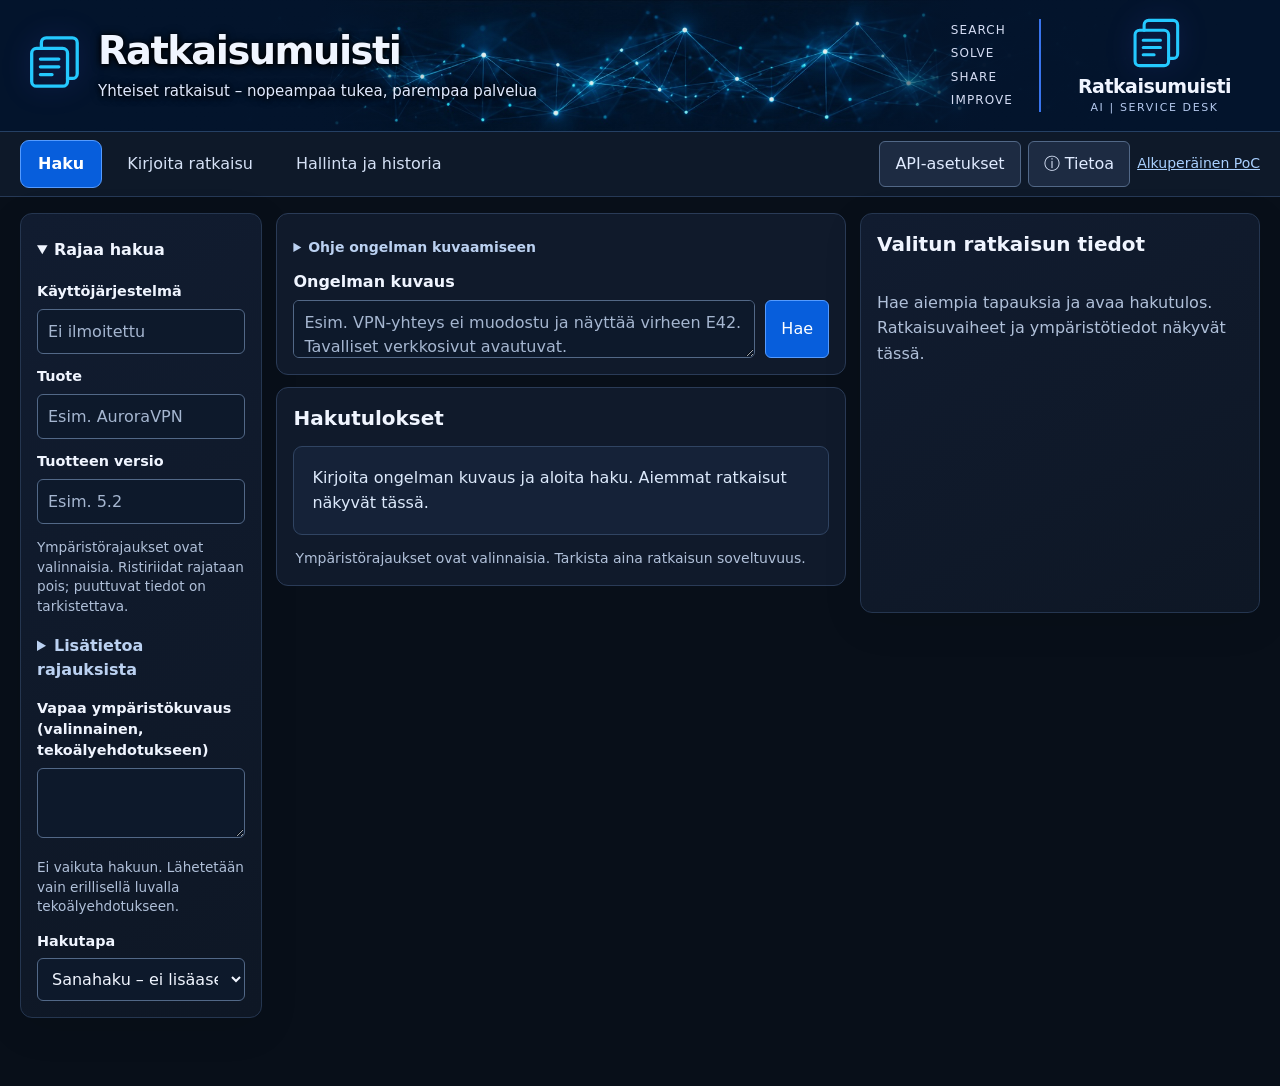
==== commit 01421138: "Paranna sanahakua ja lisää valinnainen yhteishaku" ====
--- a/memory.html
+++ b/memory.html
@@ -84,7 +84,7 @@
 <p id="filter-help" class="muted">Ympäristörajaukset ovat valinnaisia. Ristiriidat rajataan pois; puuttuvat tiedot on tarkistettava.</p><details class="inline-help"><summary>Lisätietoa rajauksista</summary><p class="muted">Puuttuvaa tietoa ei päätellä ongelmatekstistä. Käytä samaa tuotenimeä ja täsmällistä versiota kuin tietueessa.</p></details>
 <label for="search-environment">Vapaa ympäristökuvaus (valinnainen, tekoälyehdotukseen)</label><textarea form="search-form" id="search-environment" maxlength="2000" aria-describedby="search-environment-help"></textarea>
 <p id="search-environment-help" class="muted">Ei vaikuta hakuun. Lähetetään vain erillisellä luvalla tekoälyehdotukseen.</p>
-<label for="backend">Hakutapa</label><select form="search-form" id="backend"><option value="keyword">Sanahaku – ei lisäasennuksia</option><option value="vector">Vektorihaku – paikallinen upotusmalli</option></select>
+<label for="backend">Hakutapa</label><select form="search-form" id="backend"><option value="keyword">Sanahaku – ei lisäasennuksia</option><option value="vector">Vektorihaku – paikallinen upotusmalli</option><option value="joint">Yhteishaku (kokeilu)</option></select>
 </details></aside><div class="soc-middle">
 <section aria-labelledby="search-heading"><h2 id="search-heading">Kuvaa ongelma ja hae aiempia ratkaisuja</h2>
 <p id="search-help" class="search-warning">Hakutulokset ovat vahvistettuja aiempia tapauksia. Arvioi soveltuvuus uuteen ongelmaan erikseen.</p><details class="inline-help"><summary>Ohje ongelman kuvaamiseen</summary><p>Kerro oireet, tarkka virheilmoitus ja missä tilanteessa ongelma ilmenee.</p></details>
@@ -417,12 +417,12 @@
    if(check)for(const [source,keys] of [['Ratkaisusta puuttuu',check.missing_record_fields],['Hausta puuttuu',check.missing_query_fields]])if(keys?.length)info.append(node('p',source+': '+keys.map(key=>environmentLabels[key]).join(', '),'muted'));
    info.append(node('p','Hakupisteet: '+hit.score+' · samankaltaisuus ei osoita soveltuvuutta','muted'));card.append(info);group.append(card);
   }$('hits').append(group);
- }if(!result.hits.length)$('hits').append(node('p',result.state==='empty'?'Vahvistettuja ratkaisuja ei vielä ole.':'Hakuehdokkaita ei löytynyt. Tarvitaan lisätietoja tai uusi ratkaisu.','empty'));
+ }if(!result.hits.length)$('hits').append(node('p',result.state==='clarification'?result.message:result.state==='empty'?'Vahvistettuja ratkaisuja ei vielä ole.':'Hakuehdokkaita ei löytynyt. Tarvitaan lisätietoja tai uusi ratkaisu.','empty'));
  return {compatible:compatible.length,review:review.length};
 }
 $('search-form').onsubmit=event=>{event.preventDefault();return run(async()=>{const requestGeneration=++generation;clearSelection();$('initial-results').hidden=false;$('results-section').hidden=true;$('next-steps').hidden=true;notify('Haetaan aiempia tapauksia…');const result=await api('search',{query:$('query').value,backend:$('backend').value,filters:Object.fromEntries(environmentFields.map(key=>[key,$('filter-'+key).value]))});
  if(requestGeneration!==generation)return;if(result.state==='safety_stop'){notify(result.message,true);requestFocus($('notice'));return;}
- const counts=renderHits(result);$('initial-results').hidden=true;$('results-section').hidden=false;$('next-steps').hidden=false;notify('Haku valmis. Ilmoitettujen tietojen perusteella yhteensopivia: '+counts.compatible+'. Tarkistettavia: '+counts.review+'. Ympäristöristiriidan vuoksi rajattu pois: '+(result.environment_filter?.excluded_count||0)+'. Ehdokkaiden toimivuutta ei ole varmistettu.');requestFocus($('results-heading'));
+ const counts=renderHits(result);$('initial-results').hidden=true;$('results-section').hidden=false;$('next-steps').hidden=false;notify((result.semantic_status==='error'?'Merkityshaku ei ole käytettävissä. Näytetään sanahaun tulokset. ':'')+'Haku valmis. Ilmoitettujen tietojen perusteella yhteensopivia: '+counts.compatible+'. Tarkistettavia: '+counts.review+'. Ympäristöristiriidan vuoksi rajattu pois: '+(result.environment_filter?.excluded_count||0)+'. Ehdokkaiden toimivuutta ei ole varmistettu.');requestFocus($('results-heading'));
 });};
 function startFromSearch(){if(!allowEditorReplacement())return;clearEditor();$('problem').value=$('query').value;$('environment').value=$('search-environment').value;for(const key of environmentFields)$(key).value=$('filter-'+key).value;editorChanged();activateTab('editor');requestFocus($('environment'));}
 $('copy-query').onclick=startFromSearch;
